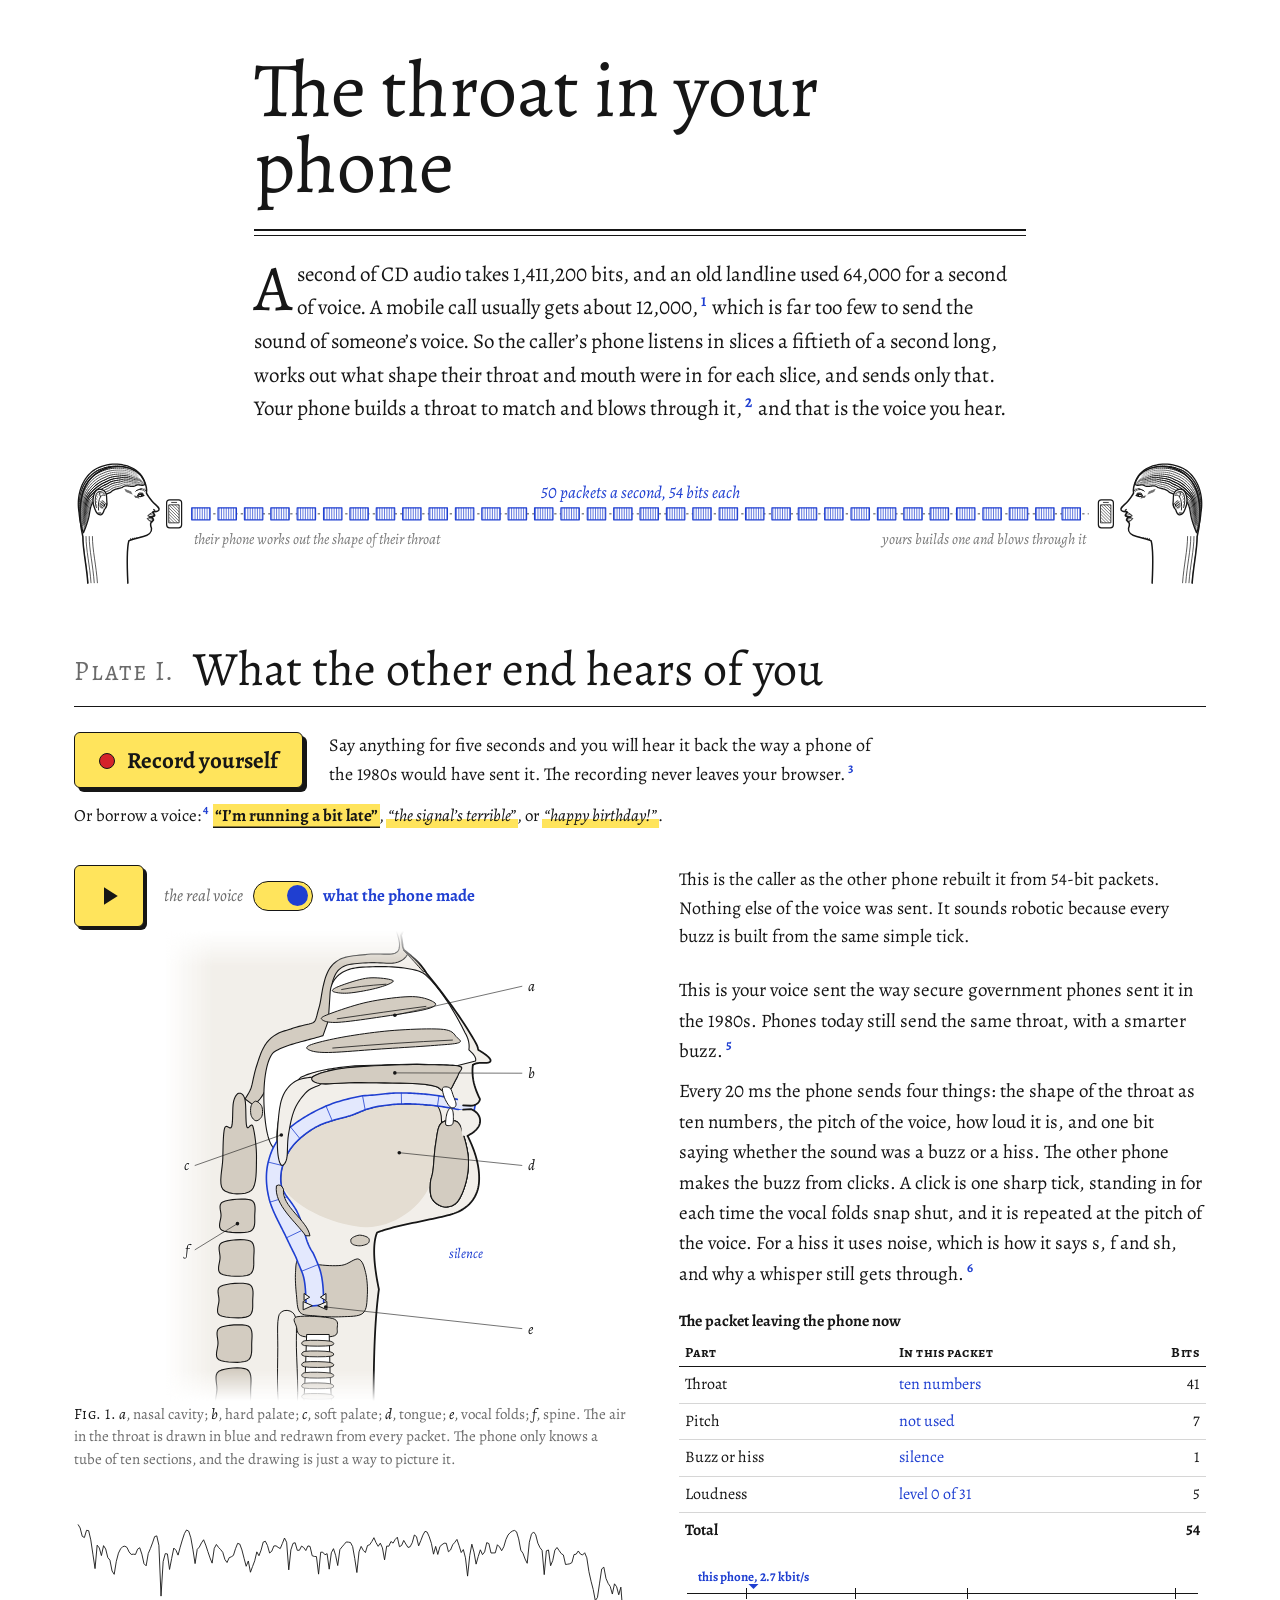
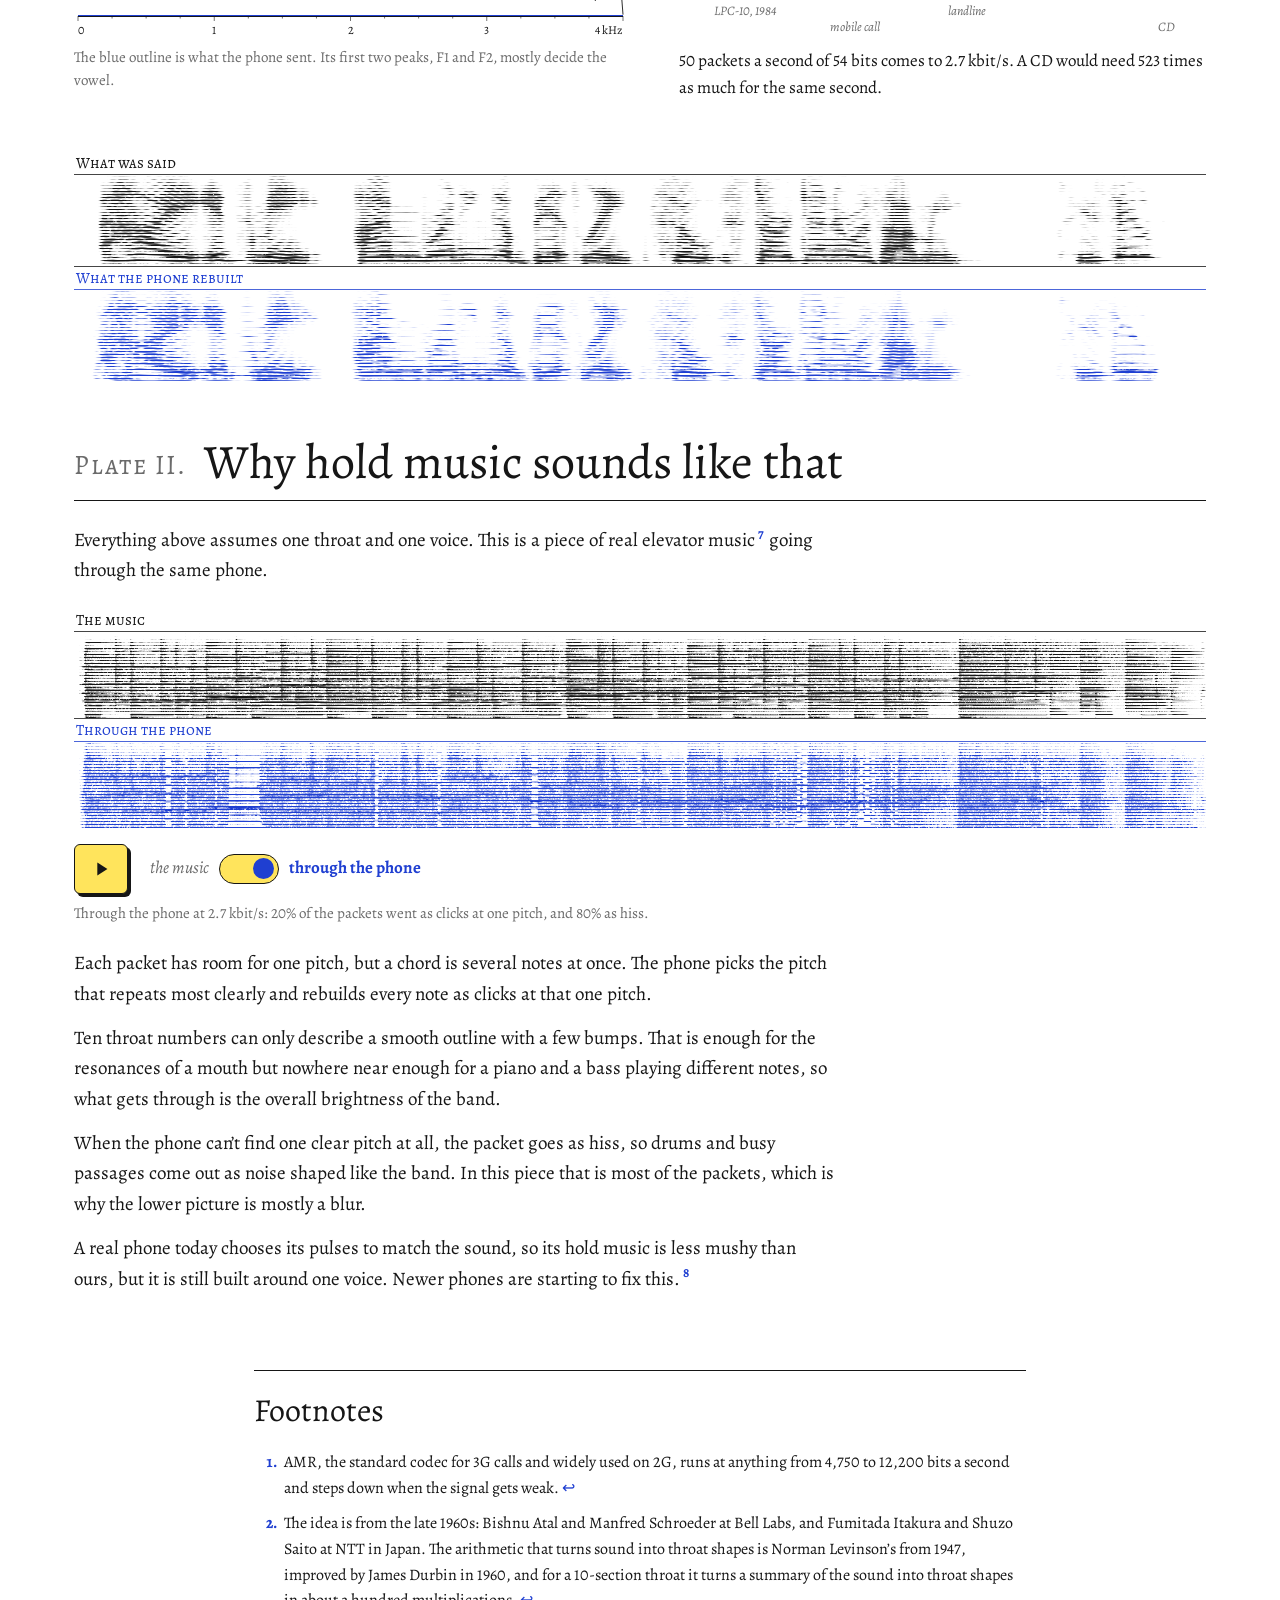
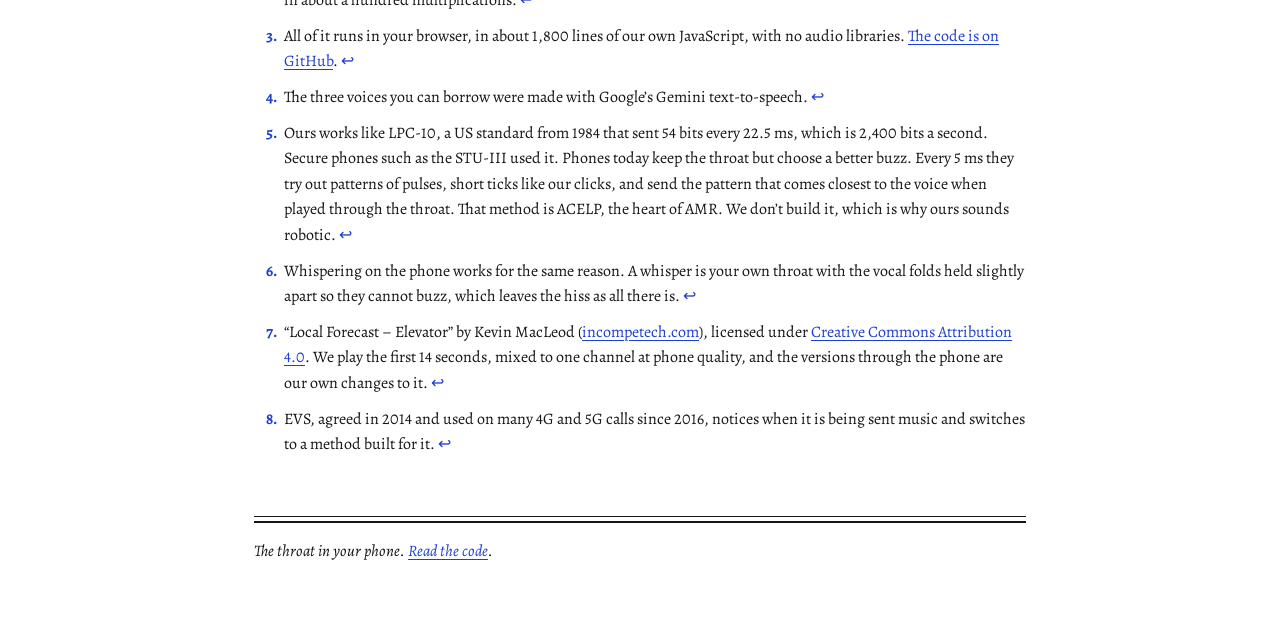
==== submission/index.html @ 8b48e8a0 "Add files via upload" ====
<!doctype html>
<html lang="en">
<head>
<meta charset="utf-8">
<meta name="viewport" content="width=device-width, initial-scale=1">
<title>The throat in your phone</title>
<meta name="description" content="A mobile call has room for about 12,000 bits a second, too few to send the sound of a voice, so your phone sends the shape of the caller's throat instead. Record yourself and hear what the other end gets.">
<link rel="preconnect" href="https://fonts.googleapis.com">
<link rel="preconnect" href="https://fonts.gstatic.com" crossorigin>
<link href="https://fonts.googleapis.com/css2?family=Alegreya:ital,wght@0,400;0,500;0,700;1,400;1,700&family=Alegreya+SC:wght@400;700&family=IM+Fell+English:ital@0;1&display=swap" rel="stylesheet">
<link rel="stylesheet" href="css/style.css">
<link rel="icon" href="favicon.svg" type="image/svg+xml">
</head>
<body>

<header class="top">
  <h1>The throat in your phone</h1>
  <p class="lead">
    A second of CD audio takes 1,411,200 bits, and an old landline used 64,000 for a second of voice. A mobile call usually gets
    about 12,000,<a class="fn" href="#fn1" id="r1">1</a> which is far too few to send the sound of someone&rsquo;s voice. So the
    caller&rsquo;s phone listens in slices a fiftieth of a second long, works out what shape their throat and mouth were in for each
    slice, and sends only that. Your phone builds a throat to match and blows through it,<a class="fn" href="#fn2" id="r2">2</a>
    and that is the voice you hear.
  </p>
</header>

<main>

<section class="line" aria-label="The call from end to end">
  <canvas id="wire" role="img" aria-label="The caller, their phone, the packets travelling between the phones, your phone and you"></canvas>
</section>

<section class="demo" id="you">
  <h2><span class="plate">Plate I.</span> What the other end hears of you</h2>
  <div class="start">
  <div class="recbox">
    <button type="button" class="rec-btn" id="recBtn"><span class="dot"></span>Record yourself</button>
    <p>Say anything for five seconds and you will hear it back the way a phone of the 1980s would have sent it. The recording never leaves your browser.<a class="fn" href="#fn3" id="r3">3</a></p>
  </div>
  <p class="callers" id="callers">
    Or borrow a voice:<a class="fn" href="#fn4" id="r4">4</a>
    <span class="nb"><button type="button" data-clip="a" aria-pressed="true">&ldquo;I&rsquo;m running a bit late&rdquo;</button>,</span>
    <span class="nb"><button type="button" data-clip="b" aria-pressed="false">&ldquo;the signal&rsquo;s terrible&rdquo;</button>,</span>
    <span class="nb">or <button type="button" data-clip="c" aria-pressed="false">&ldquo;happy birthday!&rdquo;</button>.</span>
  </p>

  </div>

  <div class="call" id="call">
    <div class="call-left">
      <div class="transport">
        <button class="key big" id="play" type="button" aria-label="Play"><svg viewBox="0 0 24 24" aria-hidden="true"><path id="playIcon" d="M8 5l11 7-11 7z"/></svg></button>
        <div class="slide" data-for="main">
          <button type="button" class="slide-label" data-which="original">the real voice</button>
          <button type="button" class="slide-track" role="switch" aria-checked="true" aria-label="Hear the copy the phone made"><span class="slide-knob"></span></button>
          <button type="button" class="slide-label on" data-which="rebuilt">what the phone made</button>
        </div>
      </div>
      <div class="throat-box">
        <canvas id="throat" role="img" aria-label="The throat and mouth as the phone has rebuilt them, redrawn for every packet"></canvas>
        <div class="rec" id="rec" hidden>
          <p class="rec-title" id="recTitle">Allow the microphone</p>
          <div class="rec-row"><span>Your level</span><div class="meter"><div id="recLevel"></div></div></div>
          <div class="rec-row"><span>Time left</span><div class="meter time"><div id="recProg"></div></div></div>
          <button type="button" class="textbtn" id="recCancel">Cancel</button>
        </div>
      </div>
      <p class="figcap legend"><span class="fig">Fig. 1.</span> <i>a</i>, nasal cavity; <i>b</i>, hard palate; <i>c</i>, soft palate; <i>d</i>, tongue; <i>e</i>, vocal folds; <i>f</i>, spine. The air in the throat is drawn in blue and redrawn from every packet. The phone only knows a tube of ten sections, and the drawing is just a way to picture it.</p>
      <div class="spectrum-wrap desk">
        <canvas id="spectrum" role="img" aria-label="The sound at this moment, with the outline of the throat's resonances"></canvas>
        <p class="figcap">The blue outline is what the phone sent. Its first two peaks, F1 and F2, mostly decide the vowel.</p>
      </div>
    </div>

    <div class="call-right" id="controls">
      <p class="now" id="now" aria-live="polite">Record yourself, or borrow one of the voices above. The switch next to the play button flips between the real recording and what the phone rebuilt.</p>

      <div class="how">
        <p>This is your voice sent the way secure government phones sent it in the 1980s. Phones today still send the same throat, with a smarter buzz.<a class="fn" href="#fn5" id="r5">5</a></p>
        <p>Every 20 ms the phone sends four things: the shape of the throat as ten numbers, the pitch of the voice, how loud it is, and one bit saying whether the sound was a buzz or a hiss. The other phone makes the buzz from clicks. A click is one sharp tick, standing in for each time the vocal folds snap shut, and it is repeated at the pitch of the voice. For a hiss it uses noise, which is how it says s, f and sh, and why a whisper still gets through.<a class="fn" href="#fn6" id="r6">6</a><span class="mob-only"> The phone only knows a tube of ten sections, and the drawing above is just a way to picture it.</span></p>
      </div>

      <div class="packet-wrap">
        <h3 class="small-h" id="packetHead">The packet leaving the phone now</h3>
        <div class="readout" id="packet" aria-live="off"></div>
        <div class="ruler" id="ruler" aria-hidden="true"></div>
        <p class="rate-text" id="rates"></p>
      </div>

      <div class="spectrum-wrap mob">
        <canvas id="spectrumM" role="img" aria-label="The sound at this moment, with the outline of the throat's resonances"></canvas>
        <p class="figcap">The blue outline is what the phone sent.</p>
      </div>
    </div>
  </div>

  <div class="whole">
    <canvas id="spectro" title="Click to jump to this moment" role="img" aria-label="Sound pictures of the real and rebuilt recording. Click, or use the arrow keys, to move to a moment."></canvas>
  </div>
</section>

<section class="demo" id="music">
  <h2><span class="plate">Plate II.</span> Why hold music sounds like that</h2>
  <p class="demo-lead">
    Everything above assumes one throat and one voice. This is a piece of real elevator music<a class="fn" href="#fn7" id="r7">7</a> going through the same phone.
  </p>
  <div class="hold">
    <canvas id="musSpectro" class="spectro small" title="Click to jump to this moment" role="img" aria-label="Sound pictures of the music before and after the phone"></canvas>
    <div class="hold-bar">
      <button type="button" class="key" id="musPlay" aria-label="Play the hold music" aria-pressed="false"><svg viewBox="0 0 24 24" aria-hidden="true"><path class="musIcon" d="M8 5l11 7-11 7z"/></svg></button>
      <div class="slide" data-for="music" id="musAB">
        <button type="button" class="slide-label" data-which="original">the music</button>
        <button type="button" class="slide-track" role="switch" aria-checked="true" aria-label="Hear the music through the phone"><span class="slide-knob"></span></button>
        <button type="button" class="slide-label on" data-which="rebuilt">through the phone</button>
      </div>
    </div>
    <p class="figcap" id="musStat"></p>
  </div>
  <div class="explain">
    <p>Each packet has room for one pitch, but a chord is several notes at once. The phone picks the pitch that repeats most clearly and rebuilds every note as clicks at that one pitch.</p>
    <p>Ten throat numbers can only describe a smooth outline with a few bumps. That is enough for the resonances of a mouth but nowhere near enough for a piano and a bass playing different notes, so what gets through is the overall brightness of the band.</p>
    <p>When the phone can&rsquo;t find one clear pitch at all, the packet goes as hiss, so drums and busy passages come out as noise shaped like the band. In this piece that is most of the packets, which is why the lower picture is mostly a blur.</p>
    <p>A real phone today chooses its pulses to match the sound, so its hold music is less mushy than ours, but it is still built around one voice. Newer phones are starting to fix this.<a class="fn" href="#fn8" id="r8">8</a></p>
  </div>
</section>

<section class="footnotes" id="notes">
  <h2>Footnotes</h2>
  <ol>
    <li id="fn1">AMR, the standard codec for 3G calls and widely used on 2G, runs at anything from 4,750 to 12,200 bits a second and steps down when the signal gets weak. <a href="#r1" aria-label="Back">&#8617;</a></li>
    <li id="fn2">The idea is from the late 1960s: Bishnu Atal and Manfred Schroeder at Bell Labs, and Fumitada Itakura and Shuzo Saito at NTT in Japan. The arithmetic that turns sound into throat shapes is Norman Levinson&rsquo;s from 1947, improved by James Durbin in 1960, and for a 10-section throat it turns a summary of the sound into throat shapes in about a hundred multiplications. <a href="#r2" aria-label="Back">&#8617;</a></li>
    <li id="fn3">All of it runs in your browser, in about 1,800 lines of our own JavaScript, with no audio libraries. <a href="https://github.com/" id="repoLink">The code is on GitHub</a>. <a href="#r3" aria-label="Back">&#8617;</a></li>
    <li id="fn4">The three voices you can borrow were made with Google&rsquo;s Gemini text-to-speech. <a href="#r4" aria-label="Back">&#8617;</a></li>
    <li id="fn5">Ours works like LPC-10, a US standard from 1984 that sent 54 bits every 22.5 ms, which is 2,400 bits a second. Secure phones such as the STU-III used it. Phones today keep the throat but choose a better buzz. Every 5 ms they try out patterns of pulses, short ticks like our clicks, and send the pattern that comes closest to the voice when played through the throat. That method is ACELP, the heart of AMR. We don&rsquo;t build it, which is why ours sounds robotic. <a href="#r5" aria-label="Back">&#8617;</a></li>
    <li id="fn6">Whispering on the phone works for the same reason. A whisper is your own throat with the vocal folds held slightly apart so they cannot buzz, which leaves the hiss as all there is. <a href="#r6" aria-label="Back">&#8617;</a></li>
    <li id="fn7">&ldquo;Local Forecast &ndash; Elevator&rdquo; by Kevin MacLeod (<a href="https://incompetech.com">incompetech.com</a>), licensed under <a href="https://creativecommons.org/licenses/by/4.0/">Creative Commons Attribution 4.0</a>. We play the first 14 seconds, mixed to one channel at phone quality, and the versions through the phone are our own changes to it. <a href="#r7" aria-label="Back">&#8617;</a></li>
    <li id="fn8">EVS, agreed in 2014 and used on many 4G and 5G calls since 2016, notices when it is being sent music and switches to a method built for it. <a href="#r8" aria-label="Back">&#8617;</a></li>
  </ol>
</section>

</main>

<footer>
  <p>The throat in your phone. <a href="https://github.com/" class="repo">Read the code</a>.</p>
</footer>

<script src="../links.js"></script>
<script>document.querySelectorAll('#repoLink, .repo').forEach((a) => { a.href = LINKS.repo; });</script>
<script type="module" src="js/app.js"></script>
</body>
</html>
---- submission/css/style.css ----
:root {
  --paper: #ffffff;
  --ink: #161616;
  --grey: #6b6b6b;
  --rule: #cfcfcf;
  --blue: #1f3fd1;
  --wash: #e3e8fd;
  --yellow: #ffe45c;
  --yellow-soft: #fff6c2;
  --body: Alegreya, Georgia, serif;
  --sc: "Alegreya SC", Alegreya, Georgia, serif;
  --display: "IM Fell English", Alegreya, Georgia, serif;
}

* { box-sizing: border-box; }
[hidden] { display: none !important; }
html { -webkit-text-size-adjust: 100%; }
body {
  margin: 0;
  background: var(--paper);
  color: var(--ink);
  font: 400 19px/1.6 var(--body);
  font-variant-numeric: lining-nums;
}
button { font: inherit; color: inherit; }
a { color: var(--blue); text-underline-offset: 3px; text-decoration-thickness: 1px; }
::selection { background: var(--yellow); }

a.fn {
  font-size: .7em; font-weight: 700; vertical-align: super; line-height: 0; text-decoration: none;
  color: var(--blue); padding: 0 .12em; margin-left: 1px;
}
a.fn:hover { background: var(--yellow); }

h1, h2 { font-family: var(--display); font-weight: 400; color: var(--ink); letter-spacing: 0; }
.plate { font-family: var(--sc); font-size: .55em; letter-spacing: .06em; vertical-align: .18em; margin-right: .3em; color: var(--grey); }

.top { max-width: 820px; margin: 0 auto; padding: 52px 24px 0; text-align: left; }
h1 { font-size: 78px; line-height: .98; margin: 0 0 6px; }
.top::after { content: ""; order: 2; display: block; height: 4px; margin: 18px 0 22px; border-top: 2px solid var(--ink); border-bottom: .75px solid var(--ink); }
.lead { font-size: 21px; margin: 0; order: 3; }
.top { display: flex; flex-direction: column; }
.lead::first-letter { font-family: var(--display); font-size: 3.1em; float: left; line-height: .82; margin: .06em .08em 0 0; }

.line { max-width: 1180px; margin: 26px auto 0; padding: 0 24px; }
.line canvas { width: 100%; height: 136px; display: block; }

.demo { max-width: 1180px; margin: 56px auto 0; padding: 0 24px; }
.demo > h2 { font-size: 48px; line-height: 1.05; margin: 0 0 24px; padding-bottom: 12px; border-bottom: .75px solid var(--ink); }
.demo-lead { max-width: 760px; font-size: 19px; margin: 0 0 22px; }

.call { display: grid; grid-template-columns: minmax(0, 1.05fr) minmax(0, 1fr); gap: 0 52px; }
.call-left { position: sticky; top: 10px; align-self: start; background: var(--paper); }
.throat-box { position: relative; height: 470px; }
.throat-box canvas { width: 100%; height: 100%; display: block; }
.spectrum-wrap canvas { width: 100%; height: 150px; display: block; }
.spectrum-wrap.mob { display: none; }
.figcap { font-size: 15px; line-height: 1.5; color: var(--grey); margin: 8px 0 0; }
.figcap .fig, .figcap.legend .fig { font-family: var(--sc); color: var(--ink); letter-spacing: .03em; }
.legend { margin: 2px 0 18px; }
.legend i { color: var(--ink); }
.small-h { font: 700 16px/1.3 var(--body); margin: 0 0 8px; }

.key {
  width: 54px; height: 50px; flex: none; cursor: pointer; padding: 0;
  border: 1.5px solid var(--ink); border-radius: 6px; background: var(--yellow);
  box-shadow: 3px 3px 0 var(--ink); display: inline-grid; place-items: center;
  transition: transform .06s, box-shadow .06s;
}
.key svg { width: 22px; height: 22px; fill: var(--ink); }
.key:hover { background: #ffdb1f; }
.key:active { transform: translate(3px, 3px); box-shadow: 0 0 0 var(--ink); }
.key.big { width: 70px; height: 62px; }
.key.big svg { width: 30px; height: 30px; }
.key.nudge { animation: nudge 1.6s ease-in-out 3; }
@keyframes nudge { 50% { box-shadow: 3px 3px 0 var(--ink), 0 0 0 6px var(--yellow-soft); } }

.rec-btn {
  display: inline-flex; align-items: center; gap: 12px; cursor: pointer;
  font: 700 23px/1 var(--body); color: var(--ink); padding: 16px 24px 15px;
  background: var(--yellow); border: 1.5px solid var(--ink); border-radius: 6px;
  box-shadow: 4px 4px 0 var(--ink); transition: transform .06s, box-shadow .06s;
}
.rec-btn .dot { width: 16px; height: 16px; border-radius: 50%; background: #d4242a; border: 1.5px solid var(--ink); }
.rec-btn:hover { background: #ffdb1f; }
.rec-btn:active { transform: translate(4px, 4px); box-shadow: 0 0 0 var(--ink); }
.rec-btn.on .dot { animation: blink .8s steps(2) infinite; }
@keyframes blink { 50% { background: #fff; } }
.start { display: grid; grid-template-columns: auto minmax(0, 1fr); gap: 6px 26px; align-items: center; margin: 0 0 32px; max-width: 980px; }
.start .callers { grid-column: 1 / -1; margin: 4px 0 0; }
.recbox { display: contents; }
.recbox p { margin: 0; font-size: 18px; max-width: 560px; }

.transport { display: flex; align-items: center; gap: 20px; flex-wrap: wrap; margin-bottom: 4px; }
.slide { display: flex; align-items: center; gap: 10px; font-size: 17px; line-height: 1.2; }
.slide-label { background: none; border: 0; padding: 4px 0; cursor: pointer; color: var(--grey); font-style: italic; }
.slide-label.on { color: var(--ink); font-style: normal; font-weight: 700; }
.slide-label[data-which="rebuilt"].on { color: var(--blue); }
.slide-track {
  width: 60px; height: 30px; border: 1.5px solid var(--ink); border-radius: 15px; background: var(--yellow);
  position: relative; cursor: pointer; padding: 0;
}
.slide-knob { position: absolute; top: 3px; left: 3px; width: 21px; height: 21px; border-radius: 50%; background: var(--ink); transition: left .14s; }
.slide-track[aria-checked="true"] .slide-knob { left: 33px; background: var(--blue); }

.now { margin: 0 0 24px; min-height: 3.2em; font-size: 18px; }
.now b { font-weight: 700; }
.now.flash { animation: flash 1.4s ease-out; }
@keyframes flash { from { background: var(--yellow-soft); } to { background: transparent; } }

.callers { font-size: 17px; margin: 0 0 22px; line-height: 2; }
.nb { white-space: nowrap; }
.callers button {
  background: linear-gradient(transparent 62%, var(--yellow) 62%); border: 0; padding: 1px 2px; margin: 0 -1px; cursor: pointer; line-height: 1.3;
  font-style: italic;
}
.callers button:hover { background: var(--yellow); }
.callers button[aria-pressed="true"] { background: var(--yellow); font-weight: 700; font-style: normal; box-shadow: inset 0 -1.5px 0 var(--ink); }

.how { margin: 0 0 22px; }
.how p { margin: 0 0 10px; }
.mob-only { display: none; }

.textbtn { background: none; border: 0; padding: 0; color: var(--blue); text-decoration: underline; text-underline-offset: 3px; cursor: pointer; font-size: 16px; }
button:focus-visible, input:focus-visible, a:focus-visible, canvas:focus-visible { outline: 2px solid var(--blue); outline-offset: 3px; }

.packet-wrap { margin-bottom: 18px; }
.readout table { width: 100%; border-collapse: collapse; font-size: 16px; }
.readout th { text-align: left; font: 700 14px/1.3 var(--sc); letter-spacing: .03em; border-bottom: 1px solid var(--ink); padding: 4px 6px; }
.readout td { padding: 5px 6px; border-bottom: .75px solid #d6d6d6; }
.readout th:last-child, .readout td:last-child { text-align: right; width: 4em; }
.readout td:nth-child(2) { color: var(--blue); }
.readout tfoot td { font-weight: 700; border-bottom: 0; border-top: 1px solid var(--ink); }

.ruler { position: relative; height: 72px; margin: 20px 8px 4px; font-size: 13px; line-height: 1.2; }
.ruler .axis { position: absolute; left: 0; right: 0; top: 24px; border-top: 1px solid var(--ink); }
.ruler .tick { position: absolute; top: 19px; width: 0; height: 11px; border-left: 1px solid var(--ink); }
.ruler .tlab { position: absolute; top: 34px; transform: translateX(-50%); color: var(--grey); white-space: nowrap; font-style: italic; }
.ruler .tlab.low { top: 50px; }
.ruler .tlab.r { transform: translateX(-100%); }
.ruler .short { display: none; }
.ruler .you { position: absolute; top: 0; transform: translateX(-50%); color: var(--blue); font-weight: 700; white-space: nowrap; transition: left .25s; }
.ruler .you::after { content: ""; position: absolute; left: 50%; top: 15px; margin-left: -5px; border: 5px solid transparent; border-top-color: var(--blue); }
.rate-text { font-size: 17px; margin: 6px 0 0; }

.rec {
  position: absolute; left: 6%; right: 6%; bottom: 8%; background: var(--paper); border: 1.5px solid var(--ink);
  box-shadow: 4px 4px 0 var(--ink); padding: 16px 18px; font-size: 16px; border-radius: 6px;
}
.rec-title { font: 700 21px/1.3 var(--body); margin: 0 0 10px; }
.rec-row { display: grid; grid-template-columns: 82px 1fr; align-items: center; gap: 10px; margin-bottom: 8px; color: var(--grey); }
.meter { height: 12px; border: 1px solid var(--ink); overflow: hidden; }
.meter div { height: 100%; width: 0; background: var(--ink); transition: width .08s; }
.meter.time div { background: var(--blue); }

.whole { margin-top: 32px; }
.whole canvas { width: 100%; height: 230px; display: block; cursor: pointer; }

.hold canvas.small { width: 100%; height: 220px; display: block; cursor: pointer; }
.hold-bar { display: flex; align-items: center; gap: 22px; flex-wrap: wrap; margin: 16px 0 6px; }
.explain { max-width: 760px; font-size: 19px; margin-top: 24px; }
.explain p { margin: 0 0 14px; }

.footnotes { max-width: 820px; margin: 76px auto 0; padding: 0 24px; }
.footnotes h2 { font-size: 32px; margin: 0 0 14px; padding-top: 14px; border-top: .75px solid var(--ink); }
.footnotes ol { padding-left: 26px; margin: 0; font-size: 16px; }
.footnotes li { margin-bottom: 10px; padding-left: 4px; }
.footnotes li::marker { font-weight: 700; color: var(--blue); }
.footnotes li:target { background: var(--yellow-soft); }
.footnotes li a[aria-label="Back"] { text-decoration: none; }

footer { max-width: 820px; margin: 40px auto 0; padding: 18px 24px 60px; font-size: 16px; font-style: italic; }
footer::before { content: ""; display: block; height: 4px; margin-bottom: 16px; border-top: .75px solid var(--ink); border-bottom: 2px solid var(--ink); }

@media (max-width: 900px) {
  body { font-size: 18px; }
  .top { padding-top: 28px; }
  h1 { font-size: 52px; }
  .demo > h2 { font-size: 36px; }
  .lead { font-size: 19px; }
  .call { grid-template-columns: minmax(0, 1fr); }
  .call-left { top: 0; z-index: 5; margin: 0 -24px; padding: 8px 24px 0; border-bottom: .75px solid var(--ink); }
  .throat-box { height: 170px; }
  .call-left .key.big { width: 50px; height: 44px; }
  .legend { display: none; }
  .mob-only { display: inline; }
  .spectrum-wrap.desk { display: none; }
  .spectrum-wrap.mob { display: block; margin-top: 10px; }
  .call-right { padding-top: 18px; }
  .line canvas { height: 112px; }
  .whole canvas { height: 200px; }
}
@media (max-width: 520px) {
  .start { grid-template-columns: minmax(0, 1fr); }
  .nb { white-space: normal; }
  .call-left .transport { flex-wrap: nowrap; gap: 10px; }
  .key.big { width: 56px; height: 50px; }
  .slide { font-size: 15px; gap: 6px; }
  .ruler .short { display: inline; }
  .ruler .long { display: none; }
  .rec-btn { font-size: 20px; padding: 14px 18px 13px; }
  .plate { display: block; font-size: .5em; margin-bottom: 4px; }
}
@media (prefers-reduced-motion: reduce) {
  * { animation: none !important; transition: none !important; }
}
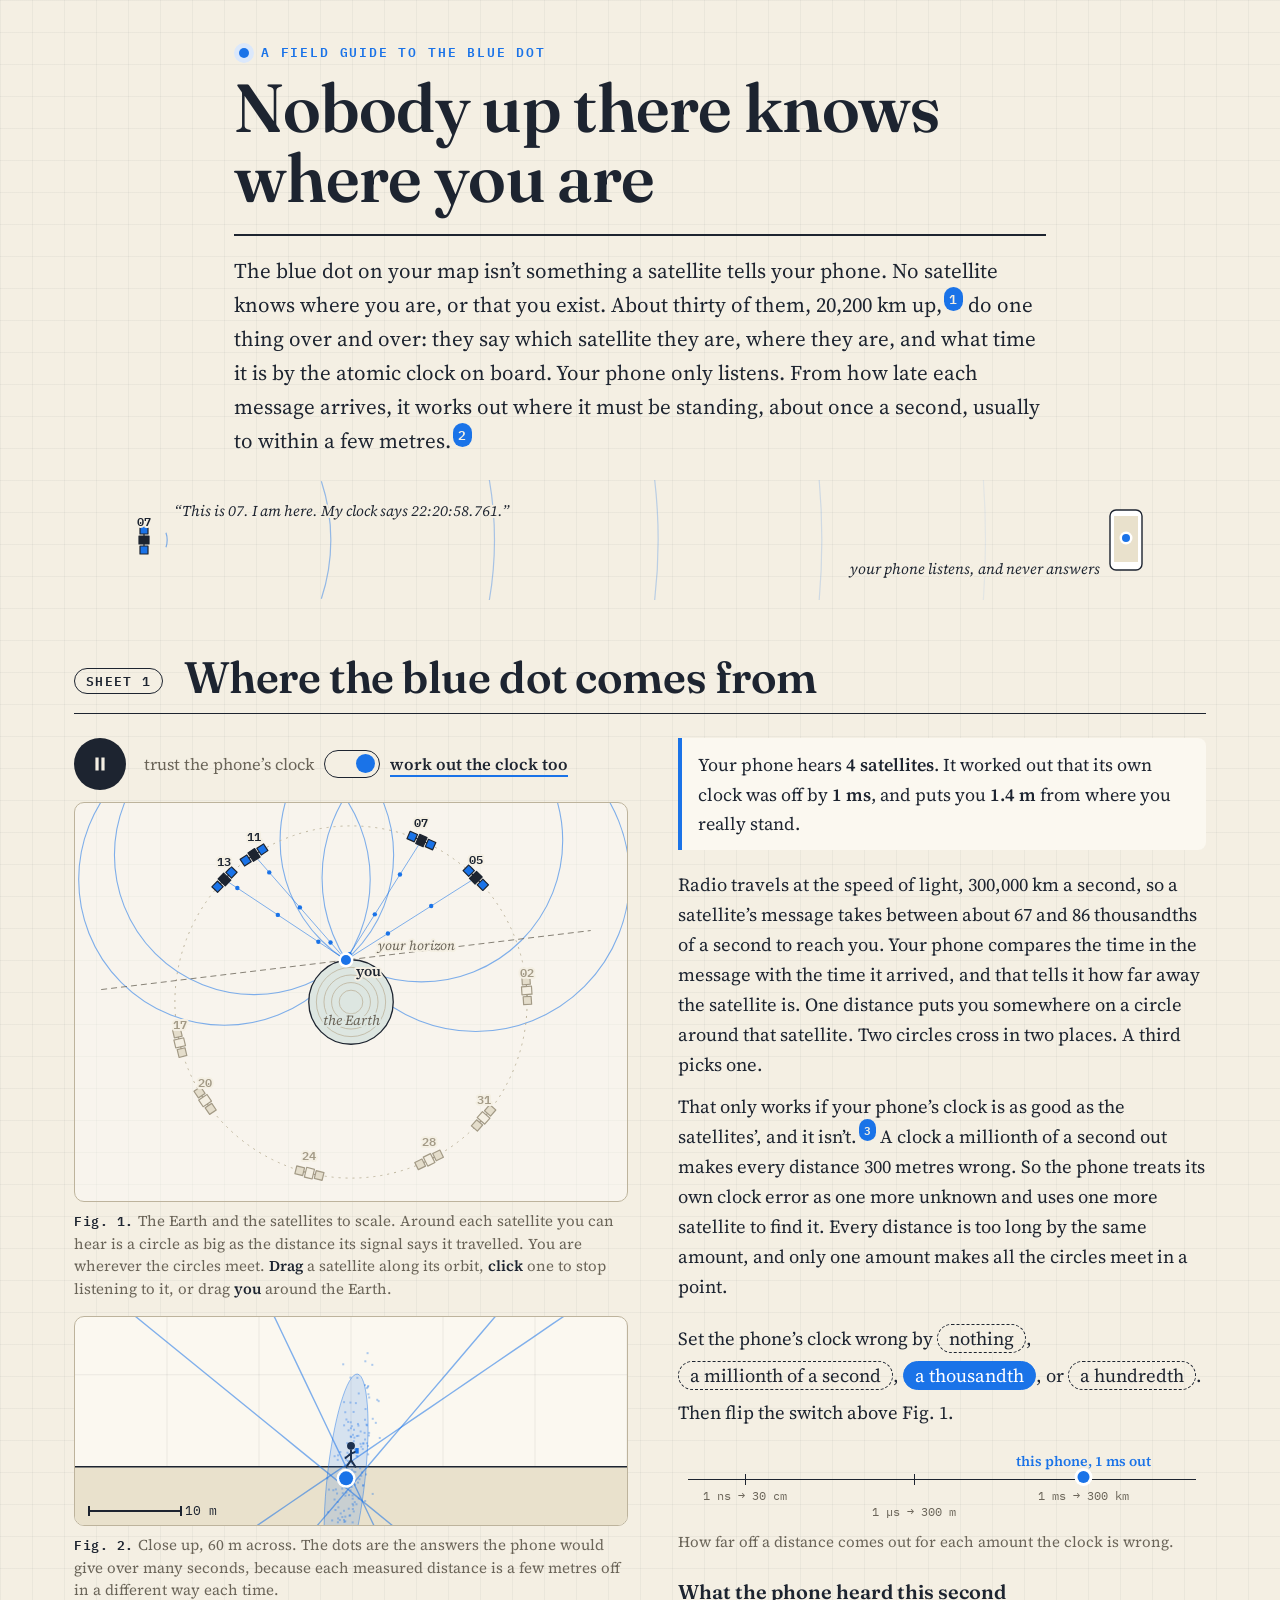
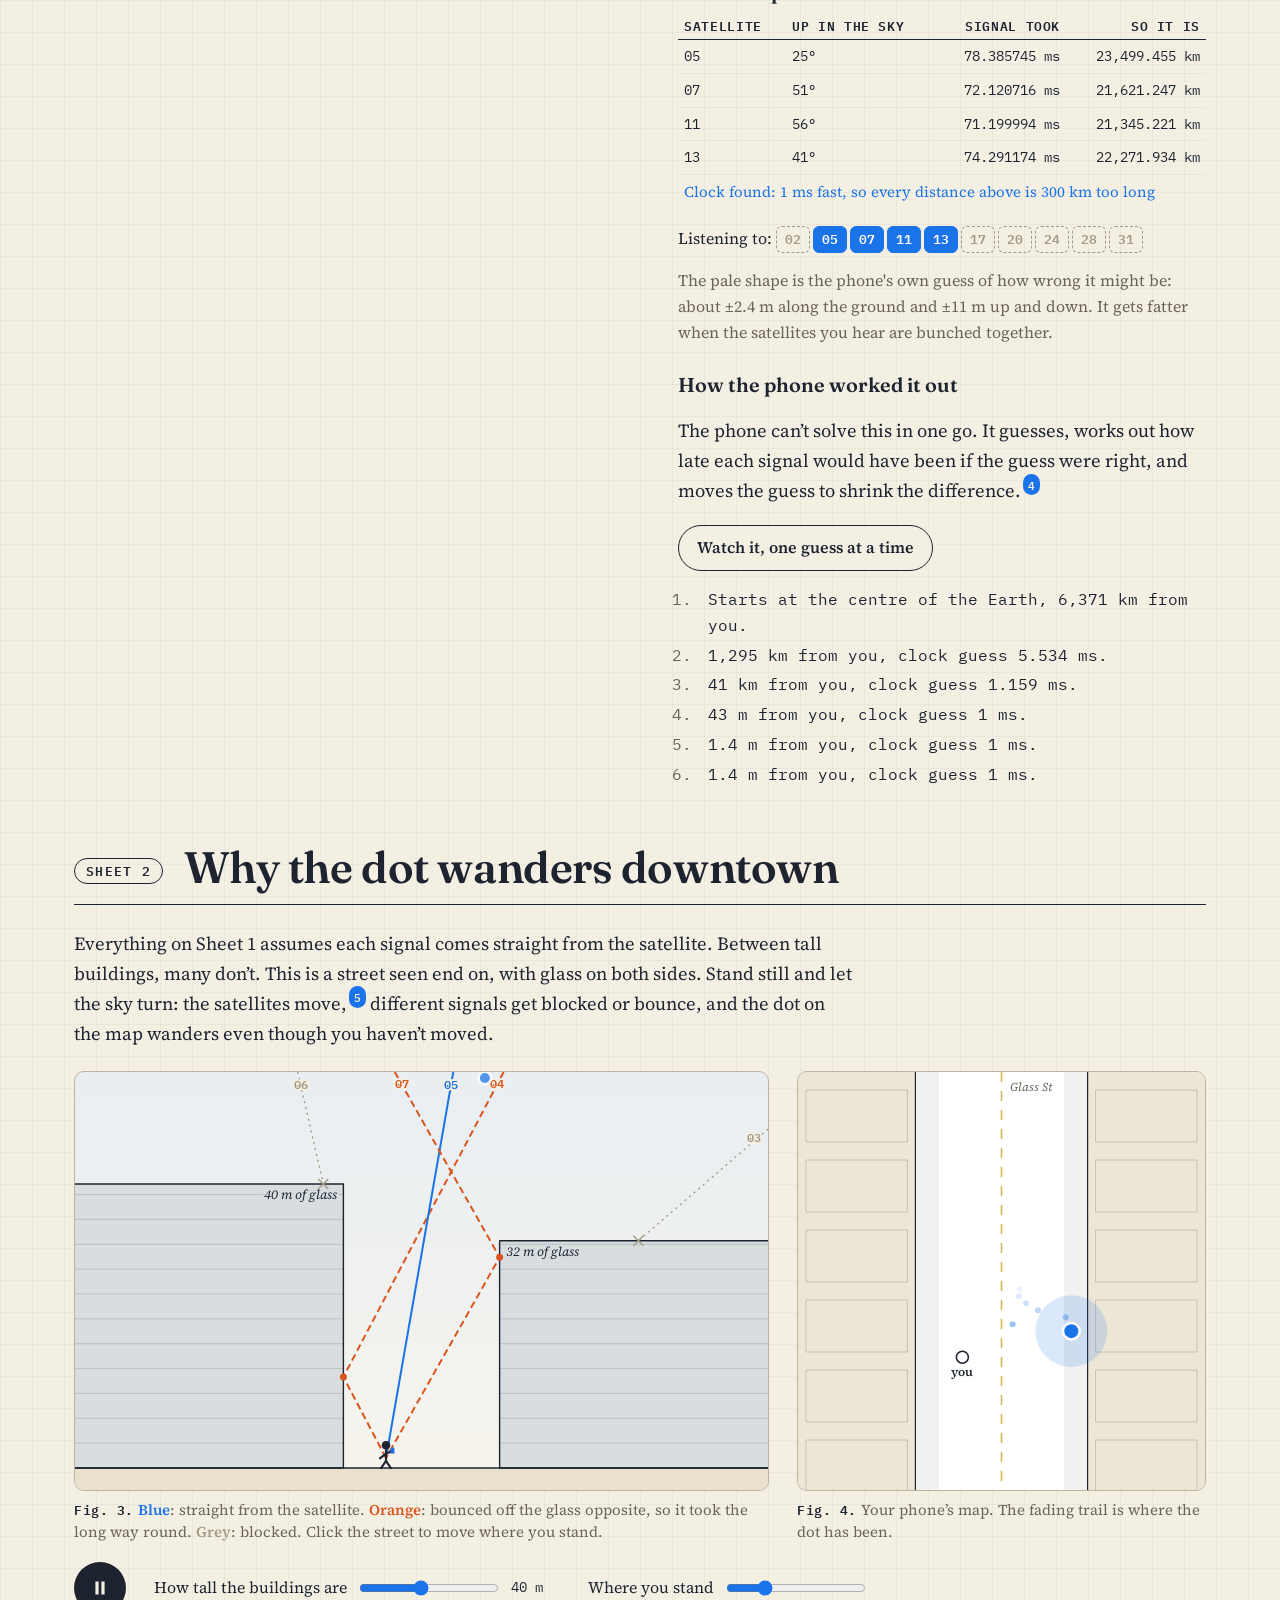
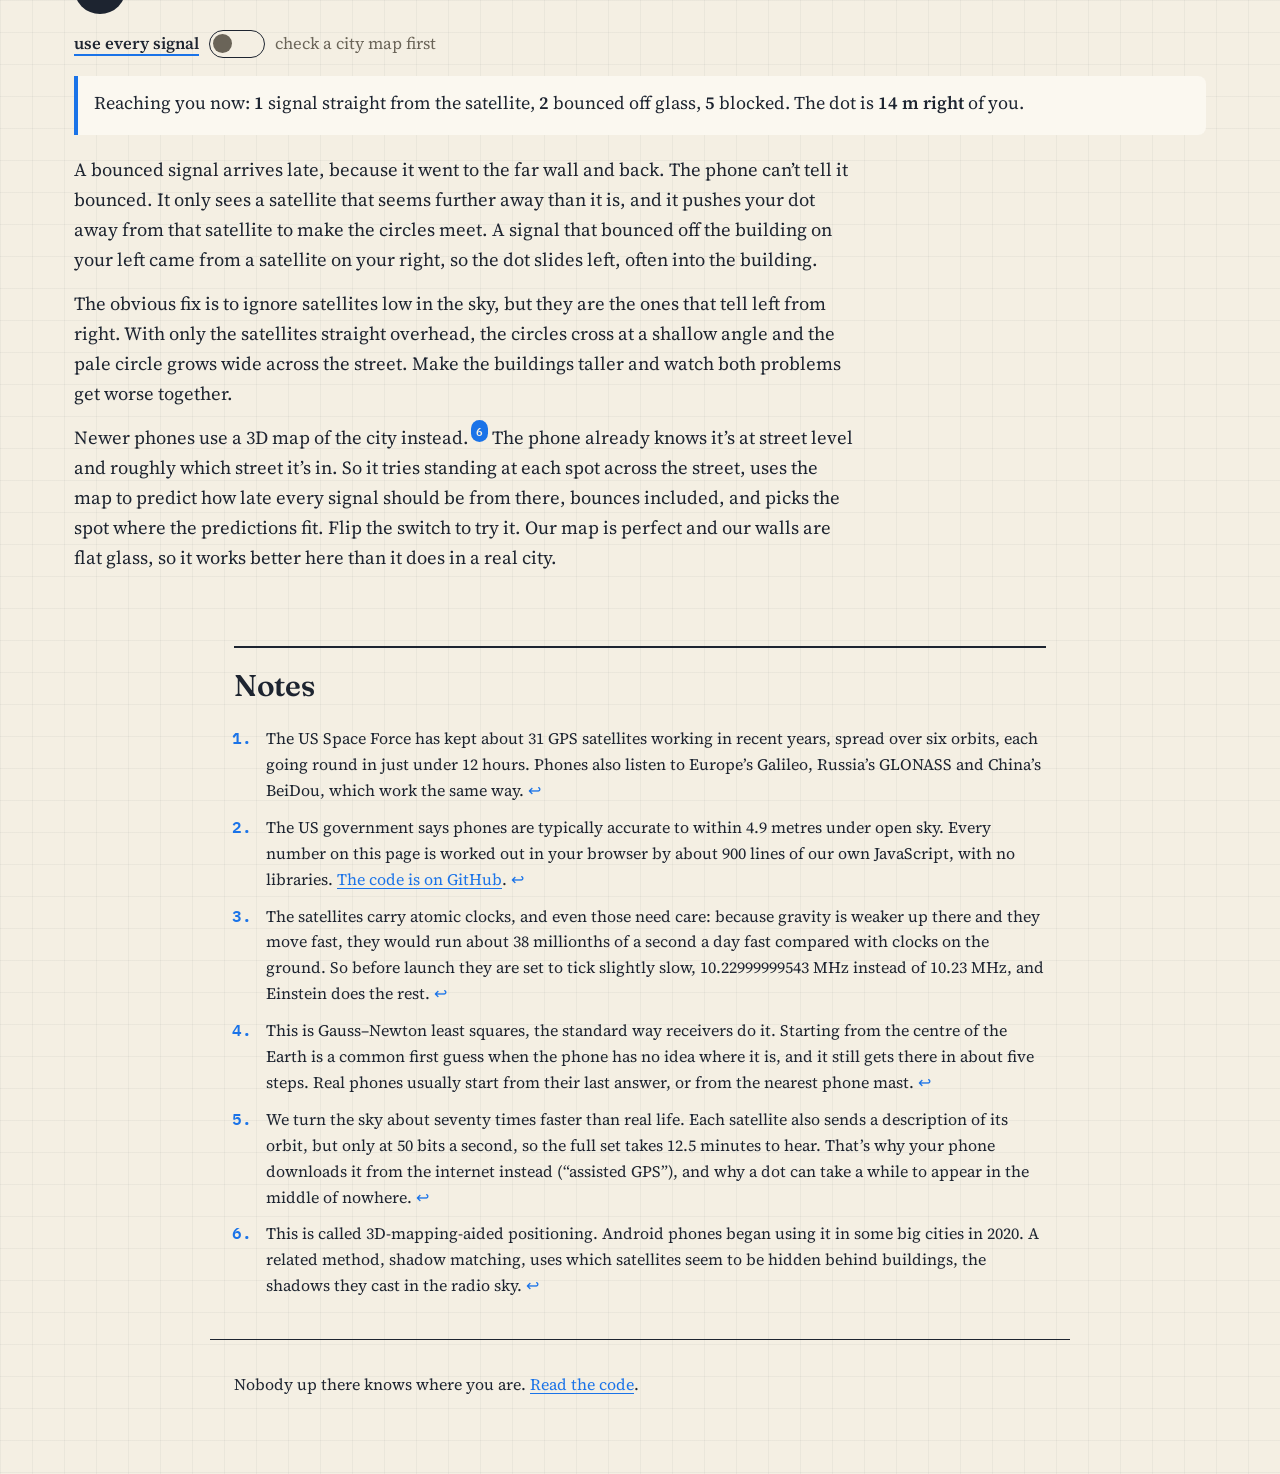
==== commit b85a510e: "Replace voice-codec example with a GPS explainer Rebuild the example submission as 'Nobody up there " ====
--- a/submission/index.html
+++ b/submission/index.html
@@ -3,145 +3,134 @@
 <head>
 <meta charset="utf-8">
 <meta name="viewport" content="width=device-width, initial-scale=1">
-<title>The throat in your phone</title>
-<meta name="description" content="A mobile call has room for about 12,000 bits a second, too few to send the sound of a voice, so your phone sends the shape of the caller's throat instead. Record yourself and hear what the other end gets.">
+<title>Nobody up there knows where you are</title>
+<meta name="description" content="No satellite knows where you are. They only say who they are and what time it is, and your phone works out the blue dot from how late each message arrives. Move the satellites, break the phone's clock, and see what happens.">
 <link rel="preconnect" href="https://fonts.googleapis.com">
 <link rel="preconnect" href="https://fonts.gstatic.com" crossorigin>
-<link href="https://fonts.googleapis.com/css2?family=Alegreya:ital,wght@0,400;0,500;0,700;1,400;1,700&family=Alegreya+SC:wght@400;700&family=IM+Fell+English:ital@0;1&display=swap" rel="stylesheet">
+<link href="https://fonts.googleapis.com/css2?family=Fraunces:ital,opsz,wght@0,9..144,400;0,9..144,600;1,9..144,400&family=IBM+Plex+Mono:wght@400;600&family=Source+Serif+4:ital,opsz,wght@0,8..60,400;0,8..60,600;1,8..60,400&display=swap" rel="stylesheet">
 <link rel="stylesheet" href="css/style.css">
 <link rel="icon" href="favicon.svg" type="image/svg+xml">
 </head>
 <body>
 
 <header class="top">
-  <h1>The throat in your phone</h1>
+  <p class="kicker">A field guide to the blue dot</p>
+  <h1>Nobody up there knows where you are</h1>
   <p class="lead">
-    A second of CD audio takes 1,411,200 bits, and an old landline used 64,000 for a second of voice. A mobile call usually gets
-    about 12,000,<a class="fn" href="#fn1" id="r1">1</a> which is far too few to send the sound of someone&rsquo;s voice. So the
-    caller&rsquo;s phone listens in slices a fiftieth of a second long, works out what shape their throat and mouth were in for each
-    slice, and sends only that. Your phone builds a throat to match and blows through it,<a class="fn" href="#fn2" id="r2">2</a>
-    and that is the voice you hear.
+    The blue dot on your map isn&rsquo;t something a satellite tells your phone. No satellite knows where you are, or that you
+    exist. About thirty of them, 20,200 km up,<a class="fn" href="#fn1" id="r1">1</a> do one thing over and over: they say which
+    satellite they are, where they are, and what time it is by the atomic clock on board. Your phone only listens. From how late
+    each message arrives, it works out where it must be standing, about once a second, usually to within a few metres.<a class="fn" href="#fn2" id="r2">2</a>
   </p>
 </header>
 
 <main>
 
-<section class="line" aria-label="The call from end to end">
-  <canvas id="wire" role="img" aria-label="The caller, their phone, the packets travelling between the phones, your phone and you"></canvas>
+<section class="strip" aria-label="A satellite announcing itself to a phone that only listens">
+  <canvas id="strip" role="img" aria-label="A satellite sending out its name and the time, and a phone listening"></canvas>
 </section>
 
-<section class="demo" id="you">
-  <h2><span class="plate">Plate I.</span> What the other end hears of you</h2>
-  <div class="start">
-  <div class="recbox">
-    <button type="button" class="rec-btn" id="recBtn"><span class="dot"></span>Record yourself</button>
-    <p>Say anything for five seconds and you will hear it back the way a phone of the 1980s would have sent it. The recording never leaves your browser.<a class="fn" href="#fn3" id="r3">3</a></p>
-  </div>
-  <p class="callers" id="callers">
-    Or borrow a voice:<a class="fn" href="#fn4" id="r4">4</a>
-    <span class="nb"><button type="button" data-clip="a" aria-pressed="true">&ldquo;I&rsquo;m running a bit late&rdquo;</button>,</span>
-    <span class="nb"><button type="button" data-clip="b" aria-pressed="false">&ldquo;the signal&rsquo;s terrible&rdquo;</button>,</span>
-    <span class="nb">or <button type="button" data-clip="c" aria-pressed="false">&ldquo;happy birthday!&rdquo;</button>.</span>
-  </p>
+<section class="sheet" id="dot">
+  <h2><span class="num">Sheet 1</span> Where the blue dot comes from</h2>
 
-  </div>
-
-  <div class="call" id="call">
-    <div class="call-left">
+  <div class="work">
+    <div class="work-left">
       <div class="transport">
-        <button class="key big" id="play" type="button" aria-label="Play"><svg viewBox="0 0 24 24" aria-hidden="true"><path id="playIcon" d="M8 5l11 7-11 7z"/></svg></button>
-        <div class="slide" data-for="main">
-          <button type="button" class="slide-label" data-which="original">the real voice</button>
-          <button type="button" class="slide-track" role="switch" aria-checked="true" aria-label="Hear the copy the phone made"><span class="slide-knob"></span></button>
-          <button type="button" class="slide-label on" data-which="rebuilt">what the phone made</button>
+        <button class="key" id="play" type="button" aria-label="Pause the sky"><svg viewBox="0 0 24 24" aria-hidden="true"><path d="M7 5h3.5v14H7zM13.5 5H17v14h-3.5z"/></svg></button>
+        <div class="switch" id="clockSwitch">
+          <button type="button" class="switch-label" data-side="a">trust the phone&rsquo;s clock</button>
+          <button type="button" class="switch-track" role="switch" aria-checked="true" aria-label="Solve for the phone's clock too"><span class="switch-knob"></span></button>
+          <button type="button" class="switch-label on" data-side="b">work out the clock too</button>
         </div>
       </div>
-      <div class="throat-box">
-        <canvas id="throat" role="img" aria-label="The throat and mouth as the phone has rebuilt them, redrawn for every packet"></canvas>
-        <div class="rec" id="rec" hidden>
-          <p class="rec-title" id="recTitle">Allow the microphone</p>
-          <div class="rec-row"><span>Your level</span><div class="meter"><div id="recLevel"></div></div></div>
-          <div class="rec-row"><span>Time left</span><div class="meter time"><div id="recProg"></div></div></div>
-          <button type="button" class="textbtn" id="recCancel">Cancel</button>
-        </div>
-      </div>
-      <p class="figcap legend"><span class="fig">Fig. 1.</span> <i>a</i>, nasal cavity; <i>b</i>, hard palate; <i>c</i>, soft palate; <i>d</i>, tongue; <i>e</i>, vocal folds; <i>f</i>, spine. The air in the throat is drawn in blue and redrawn from every packet. The phone only knows a tube of ten sections, and the drawing is just a way to picture it.</p>
-      <div class="spectrum-wrap desk">
-        <canvas id="spectrum" role="img" aria-label="The sound at this moment, with the outline of the throat's resonances"></canvas>
-        <p class="figcap">The blue outline is what the phone sent. Its first two peaks, F1 and F2, mostly decide the vowel.</p>
-      </div>
+      <canvas id="sky" tabindex="0" role="img" aria-label="The Earth, the satellites on their orbit, and a circle around each satellite you can hear. Drag a satellite to move it, click it to stop listening, or drag yourself around the Earth. The arrow keys move you."></canvas>
+      <p class="figcap"><span class="fig">Fig. 1.</span> The Earth and the satellites to scale. Around each satellite you can hear is a circle as big as the distance its signal says it travelled. You are wherever the circles meet. <b>Drag</b> a satellite along its orbit, <b>click</b> one to stop listening to it, or drag <b>you</b> around the Earth.</p>
+      <canvas id="close" role="img" aria-label="A close-up of where you stand, with the blue dot, the pale circle around it and the same distance circles"></canvas>
+      <p class="figcap"><span class="fig">Fig. 2.</span> <span id="closeCap"></span> The dots are the answers the phone would give over many seconds, because each measured distance is a few metres off in a different way each time.</p>
     </div>
 
-    <div class="call-right" id="controls">
-      <p class="now" id="now" aria-live="polite">Record yourself, or borrow one of the voices above. The switch next to the play button flips between the real recording and what the phone rebuilt.</p>
+    <div class="work-right">
+      <p class="now" id="now" aria-live="polite"></p>
 
       <div class="how">
-        <p>This is your voice sent the way secure government phones sent it in the 1980s. Phones today still send the same throat, with a smarter buzz.<a class="fn" href="#fn5" id="r5">5</a></p>
-        <p>Every 20 ms the phone sends four things: the shape of the throat as ten numbers, the pitch of the voice, how loud it is, and one bit saying whether the sound was a buzz or a hiss. The other phone makes the buzz from clicks. A click is one sharp tick, standing in for each time the vocal folds snap shut, and it is repeated at the pitch of the voice. For a hiss it uses noise, which is how it says s, f and sh, and why a whisper still gets through.<a class="fn" href="#fn6" id="r6">6</a><span class="mob-only"> The phone only knows a tube of ten sections, and the drawing above is just a way to picture it.</span></p>
+        <p>Radio travels at the speed of light, 300,000 km a second, so a satellite&rsquo;s message takes between about 67 and 86 thousandths of a second to reach you. Your phone compares the time in the message with the time it arrived, and that tells it how far away the satellite is. One distance puts you somewhere on a circle around that satellite. Two circles cross in two places. A third picks one.</p>
+        <p>That only works if your phone&rsquo;s clock is as good as the satellites&rsquo;, and it isn&rsquo;t.<a class="fn" href="#fn3" id="r3">3</a> A clock a millionth of a second out makes every distance 300 metres wrong. So the phone treats its own clock error as one more unknown and uses one more satellite to find it. Every distance is too long by the same amount, and only one amount makes all the circles meet in a point.</p>
       </div>
 
-      <div class="packet-wrap">
-        <h3 class="small-h" id="packetHead">The packet leaving the phone now</h3>
-        <div class="readout" id="packet" aria-live="off"></div>
-        <div class="ruler" id="ruler" aria-hidden="true"></div>
-        <p class="rate-text" id="rates"></p>
-      </div>
+      <p class="choices" id="clockChoices">
+        Set the phone&rsquo;s clock wrong by
+        <span class="nb"><button type="button" data-err="0">nothing</button>,</span>
+        <span class="nb"><button type="button" data-err="0.000001">a millionth of a second</button>,</span>
+        <span class="nb"><button type="button" data-err="0.001">a thousandth</button>,</span>
+        <span class="nb">or <button type="button" data-err="0.01">a hundredth</button>.</span>
+        Then flip the switch above Fig. 1.
+      </p>
+      <div class="ruler" id="ruler" aria-hidden="true"></div>
+      <p class="figcap">How far off a distance comes out for each amount the clock is wrong.</p>
 
-      <div class="spectrum-wrap mob">
-        <canvas id="spectrumM" role="img" aria-label="The sound at this moment, with the outline of the throat's resonances"></canvas>
-        <p class="figcap">The blue outline is what the phone sent.</p>
-      </div>
+      <h3 class="small-h">What the phone heard this second</h3>
+      <div class="readout" id="heard"></div>
+      <p class="chips-line">Listening to: <span id="satChips"></span></p>
+      <p class="spread" id="spread"></p>
+
+      <h3 class="small-h">How the phone worked it out</h3>
+      <p>The phone can&rsquo;t solve this in one go. It guesses, works out how late each signal would have been if the guess were right, and moves the guess to shrink the difference.<a class="fn" href="#fn4" id="r4">4</a></p>
+      <button type="button" class="btn" id="stepBtn">Watch it, one guess at a time</button>
+      <ol class="steps" id="steps"></ol>
     </div>
-  </div>
-
-  <div class="whole">
-    <canvas id="spectro" title="Click to jump to this moment" role="img" aria-label="Sound pictures of the real and rebuilt recording. Click, or use the arrow keys, to move to a moment."></canvas>
   </div>
 </section>
 
-<section class="demo" id="music">
-  <h2><span class="plate">Plate II.</span> Why hold music sounds like that</h2>
-  <p class="demo-lead">
-    Everything above assumes one throat and one voice. This is a piece of real elevator music<a class="fn" href="#fn7" id="r7">7</a> going through the same phone.
+<section class="sheet" id="street-sheet">
+  <h2><span class="num">Sheet 2</span> Why the dot wanders downtown</h2>
+  <p class="sheet-lead">
+    Everything on Sheet 1 assumes each signal comes straight from the satellite. Between tall buildings, many don&rsquo;t. This is
+    a street seen end on, with glass on both sides. Stand still and let the sky turn: the satellites move,<a class="fn" href="#fn5" id="r5">5</a> different signals get blocked or bounce, and the dot on the map wanders even though you haven&rsquo;t moved.
   </p>
-  <div class="hold">
-    <canvas id="musSpectro" class="spectro small" title="Click to jump to this moment" role="img" aria-label="Sound pictures of the music before and after the phone"></canvas>
-    <div class="hold-bar">
-      <button type="button" class="key" id="musPlay" aria-label="Play the hold music" aria-pressed="false"><svg viewBox="0 0 24 24" aria-hidden="true"><path class="musIcon" d="M8 5l11 7-11 7z"/></svg></button>
-      <div class="slide" data-for="music" id="musAB">
-        <button type="button" class="slide-label" data-which="original">the music</button>
-        <button type="button" class="slide-track" role="switch" aria-checked="true" aria-label="Hear the music through the phone"><span class="slide-knob"></span></button>
-        <button type="button" class="slide-label on" data-which="rebuilt">through the phone</button>
-      </div>
+  <div class="street">
+    <div class="street-side">
+      <canvas id="street" role="img" aria-label="A street between two glass buildings, with the path of each satellite's signal: straight, bounced off a wall, or blocked. Click or drag to move where you stand."></canvas>
+      <p class="figcap"><span class="fig">Fig. 3.</span> <span class="k direct">Blue</span>: straight from the satellite. <span class="k bounce">Orange</span>: bounced off the glass opposite, so it took the long way round. <span class="k blocked">Grey</span>: blocked. Click the street to move where you stand.</p>
     </div>
-    <p class="figcap" id="musStat"></p>
+    <div class="street-map">
+      <canvas id="streetMap" role="img" aria-label="The map your phone shows, with the blue dot and the trail of where it has been"></canvas>
+      <p class="figcap"><span class="fig">Fig. 4.</span> Your phone&rsquo;s map. The fading trail is where the dot has been.</p>
+    </div>
   </div>
+  <div class="street-bar">
+    <button type="button" class="key" id="streetPlay" aria-label="Pause the sky over the street"><svg viewBox="0 0 24 24" aria-hidden="true"><path d="M7 5h3.5v14H7zM13.5 5H17v14h-3.5z"/></svg></button>
+    <label class="range">How tall the buildings are <input type="range" id="height" min="1" max="90" step="1" value="40"> <output id="heightOut"></output></label>
+    <label class="range">Where you stand <input type="range" id="where" min="1" max="21" step="0.5" value="6"></label>
+    <div class="switch" id="mapSwitch">
+      <button type="button" class="switch-label on" data-side="a">use every signal</button>
+      <button type="button" class="switch-track" role="switch" aria-checked="false" aria-label="Check signals against a city map"><span class="switch-knob"></span></button>
+      <button type="button" class="switch-label" data-side="b">check a city map first</button>
+    </div>
+  </div>
+  <p class="now" id="streetNow" aria-live="polite"></p>
   <div class="explain">
-    <p>Each packet has room for one pitch, but a chord is several notes at once. The phone picks the pitch that repeats most clearly and rebuilds every note as clicks at that one pitch.</p>
-    <p>Ten throat numbers can only describe a smooth outline with a few bumps. That is enough for the resonances of a mouth but nowhere near enough for a piano and a bass playing different notes, so what gets through is the overall brightness of the band.</p>
-    <p>When the phone can&rsquo;t find one clear pitch at all, the packet goes as hiss, so drums and busy passages come out as noise shaped like the band. In this piece that is most of the packets, which is why the lower picture is mostly a blur.</p>
-    <p>A real phone today chooses its pulses to match the sound, so its hold music is less mushy than ours, but it is still built around one voice. Newer phones are starting to fix this.<a class="fn" href="#fn8" id="r8">8</a></p>
+    <p>A bounced signal arrives late, because it went to the far wall and back. The phone can&rsquo;t tell it bounced. It only sees a satellite that seems further away than it is, and it pushes your dot away from that satellite to make the circles meet. A signal that bounced off the building on your left came from a satellite on your right, so the dot slides left, often into the building.</p>
+    <p>The obvious fix is to ignore satellites low in the sky, but they are the ones that tell left from right. With only the satellites straight overhead, the circles cross at a shallow angle and the pale circle grows wide across the street. Make the buildings taller and watch both problems get worse together.</p>
+    <p>Newer phones use a 3D map of the city instead.<a class="fn" href="#fn6" id="r6">6</a> The phone already knows it&rsquo;s at street level and roughly which street it&rsquo;s in. So it tries standing at each spot across the street, uses the map to predict how late every signal should be from there, bounces included, and picks the spot where the predictions fit. Flip the switch to try it. Our map is perfect and our walls are flat glass, so it works better here than it does in a real city.</p>
   </div>
 </section>
 
 <section class="footnotes" id="notes">
-  <h2>Footnotes</h2>
+  <h2>Notes</h2>
   <ol>
-    <li id="fn1">AMR, the standard codec for 3G calls and widely used on 2G, runs at anything from 4,750 to 12,200 bits a second and steps down when the signal gets weak. <a href="#r1" aria-label="Back">&#8617;</a></li>
-    <li id="fn2">The idea is from the late 1960s: Bishnu Atal and Manfred Schroeder at Bell Labs, and Fumitada Itakura and Shuzo Saito at NTT in Japan. The arithmetic that turns sound into throat shapes is Norman Levinson&rsquo;s from 1947, improved by James Durbin in 1960, and for a 10-section throat it turns a summary of the sound into throat shapes in about a hundred multiplications. <a href="#r2" aria-label="Back">&#8617;</a></li>
-    <li id="fn3">All of it runs in your browser, in about 1,800 lines of our own JavaScript, with no audio libraries. <a href="https://github.com/" id="repoLink">The code is on GitHub</a>. <a href="#r3" aria-label="Back">&#8617;</a></li>
-    <li id="fn4">The three voices you can borrow were made with Google&rsquo;s Gemini text-to-speech. <a href="#r4" aria-label="Back">&#8617;</a></li>
-    <li id="fn5">Ours works like LPC-10, a US standard from 1984 that sent 54 bits every 22.5 ms, which is 2,400 bits a second. Secure phones such as the STU-III used it. Phones today keep the throat but choose a better buzz. Every 5 ms they try out patterns of pulses, short ticks like our clicks, and send the pattern that comes closest to the voice when played through the throat. That method is ACELP, the heart of AMR. We don&rsquo;t build it, which is why ours sounds robotic. <a href="#r5" aria-label="Back">&#8617;</a></li>
-    <li id="fn6">Whispering on the phone works for the same reason. A whisper is your own throat with the vocal folds held slightly apart so they cannot buzz, which leaves the hiss as all there is. <a href="#r6" aria-label="Back">&#8617;</a></li>
-    <li id="fn7">&ldquo;Local Forecast &ndash; Elevator&rdquo; by Kevin MacLeod (<a href="https://incompetech.com">incompetech.com</a>), licensed under <a href="https://creativecommons.org/licenses/by/4.0/">Creative Commons Attribution 4.0</a>. We play the first 14 seconds, mixed to one channel at phone quality, and the versions through the phone are our own changes to it. <a href="#r7" aria-label="Back">&#8617;</a></li>
-    <li id="fn8">EVS, agreed in 2014 and used on many 4G and 5G calls since 2016, notices when it is being sent music and switches to a method built for it. <a href="#r8" aria-label="Back">&#8617;</a></li>
+    <li id="fn1">The US Space Force has kept about 31 GPS satellites working in recent years, spread over six orbits, each going round in just under 12 hours. Phones also listen to Europe&rsquo;s Galileo, Russia&rsquo;s GLONASS and China&rsquo;s BeiDou, which work the same way. <a href="#r1" aria-label="Back">&#8617;</a></li>
+    <li id="fn2">The US government says phones are typically accurate to within 4.9 metres under open sky. Every number on this page is worked out in your browser by about 900 lines of our own JavaScript, with no libraries. <a href="https://github.com/" id="repoLink">The code is on GitHub</a>. <a href="#r2" aria-label="Back">&#8617;</a></li>
+    <li id="fn3">The satellites carry atomic clocks, and even those need care: because gravity is weaker up there and they move fast, they would run about 38 millionths of a second a day fast compared with clocks on the ground. So before launch they are set to tick slightly slow, 10.22999999543 MHz instead of 10.23 MHz, and Einstein does the rest. <a href="#r3" aria-label="Back">&#8617;</a></li>
+    <li id="fn4">This is Gauss&ndash;Newton least squares, the standard way receivers do it. Starting from the centre of the Earth is a common first guess when the phone has no idea where it is, and it still gets there in about five steps. Real phones usually start from their last answer, or from the nearest phone mast. <a href="#r4" aria-label="Back">&#8617;</a></li>
+    <li id="fn5">We turn the sky about seventy times faster than real life. Each satellite also sends a description of its orbit, but only at 50 bits a second, so the full set takes 12.5 minutes to hear. That&rsquo;s why your phone downloads it from the internet instead (&ldquo;assisted GPS&rdquo;), and why a dot can take a while to appear in the middle of nowhere. <a href="#r5" aria-label="Back">&#8617;</a></li>
+    <li id="fn6">This is called 3D-mapping-aided positioning. Android phones began using it in some big cities in 2020. A related method, shadow matching, uses which satellites seem to be hidden behind buildings, the shadows they cast in the radio sky. <a href="#r6" aria-label="Back">&#8617;</a></li>
   </ol>
 </section>
 
 </main>
 
 <footer>
-  <p>The throat in your phone. <a href="https://github.com/" class="repo">Read the code</a>.</p>
+  <p>Nobody up there knows where you are. <a href="https://github.com/" class="repo">Read the code</a>.</p>
 </footer>
 
 <script src="../links.js"></script>
--- a/submission/css/style.css
+++ b/submission/css/style.css
@@ -1,205 +1,178 @@
 :root {
-  --paper: #ffffff;
-  --ink: #161616;
-  --grey: #6b6b6b;
-  --rule: #cfcfcf;
-  --blue: #1f3fd1;
-  --wash: #e3e8fd;
-  --yellow: #ffe45c;
-  --yellow-soft: #fff6c2;
-  --body: Alegreya, Georgia, serif;
-  --sc: "Alegreya SC", Alegreya, Georgia, serif;
-  --display: "IM Fell English", Alegreya, Georgia, serif;
+  --paper: #f4efe3;
+  --paper-2: #ebe4d3;
+  --ink: #1d2430;
+  --grey: #6a6458;
+  --rule: #bdb39c;
+  --dot: #1a73e8;
+  --soft: #dbe8fb;
+  --bounce: #d9541e;
+  --block: #a39a86;
+  --body: "Source Serif 4", Georgia, serif;
+  --display: Fraunces, Georgia, serif;
+  --mono: "IBM Plex Mono", ui-monospace, monospace;
 }
 
 * { box-sizing: border-box; }
 [hidden] { display: none !important; }
 html { -webkit-text-size-adjust: 100%; }
 body {
-  margin: 0;
+  margin: 0; color: var(--ink); font: 400 18.5px/1.62 var(--body);
   background: var(--paper);
-  color: var(--ink);
-  font: 400 19px/1.6 var(--body);
-  font-variant-numeric: lining-nums;
+  background-image:
+    linear-gradient(rgba(29,36,48,.045) 1px, transparent 1px),
+    linear-gradient(90deg, rgba(29,36,48,.045) 1px, transparent 1px);
+  background-size: 32px 32px;
 }
 button { font: inherit; color: inherit; }
-a { color: var(--blue); text-underline-offset: 3px; text-decoration-thickness: 1px; }
-::selection { background: var(--yellow); }
+a { color: var(--dot); text-underline-offset: 3px; text-decoration-thickness: 1px; }
+::selection { background: var(--soft); }
+b { font-weight: 600; }
 
 a.fn {
-  font-size: .7em; font-weight: 700; vertical-align: super; line-height: 0; text-decoration: none;
-  color: var(--blue); padding: 0 .12em; margin-left: 1px;
+  font: 600 .62em/0 var(--mono); vertical-align: super; text-decoration: none;
+  color: var(--paper); background: var(--dot); border-radius: 999px; padding: .1em .42em; margin-left: 2px;
 }
-a.fn:hover { background: var(--yellow); }
+a.fn:hover { background: var(--ink); }
 
-h1, h2 { font-family: var(--display); font-weight: 400; color: var(--ink); letter-spacing: 0; }
-.plate { font-family: var(--sc); font-size: .55em; letter-spacing: .06em; vertical-align: .18em; margin-right: .3em; color: var(--grey); }
+h1, h2 { font-family: var(--display); font-weight: 600; letter-spacing: -.01em; }
 
-.top { max-width: 820px; margin: 0 auto; padding: 52px 24px 0; text-align: left; }
-h1 { font-size: 78px; line-height: .98; margin: 0 0 6px; }
-.top::after { content: ""; order: 2; display: block; height: 4px; margin: 18px 0 22px; border-top: 2px solid var(--ink); border-bottom: .75px solid var(--ink); }
-.lead { font-size: 21px; margin: 0; order: 3; }
-.top { display: flex; flex-direction: column; }
-.lead::first-letter { font-family: var(--display); font-size: 3.1em; float: left; line-height: .82; margin: .06em .08em 0 0; }
+.top { max-width: 860px; margin: 0 auto; padding: 46px 24px 0; }
+.kicker { font: 600 13px/1 var(--mono); letter-spacing: .14em; text-transform: uppercase; color: var(--dot); margin: 0 0 14px; }
+.kicker::before { content: ""; display: inline-block; width: 10px; height: 10px; border-radius: 50%; background: var(--dot); box-shadow: 0 0 0 5px var(--soft); margin: 0 12px 1px 5px; vertical-align: middle; }
+h1 { font-size: 68px; line-height: 1.02; margin: 0 0 22px; }
+.lead { font-size: 21px; margin: 0; padding: 18px 0 0; border-top: 2px solid var(--ink); }
 
-.line { max-width: 1180px; margin: 26px auto 0; padding: 0 24px; }
-.line canvas { width: 100%; height: 136px; display: block; }
+.strip { max-width: 1180px; margin: 22px auto 0; padding: 0 24px; }
+.strip canvas { width: 100%; height: 120px; display: block; }
 
-.demo { max-width: 1180px; margin: 56px auto 0; padding: 0 24px; }
-.demo > h2 { font-size: 48px; line-height: 1.05; margin: 0 0 24px; padding-bottom: 12px; border-bottom: .75px solid var(--ink); }
-.demo-lead { max-width: 760px; font-size: 19px; margin: 0 0 22px; }
+.sheet { max-width: 1180px; margin: 54px auto 0; padding: 0 24px; }
+.sheet > h2 { font-size: 44px; line-height: 1.08; margin: 0 0 24px; padding: 0 0 12px; border-bottom: 1px solid var(--ink); }
+.num {
+  display: inline-block; font: 600 13px/1 var(--mono); letter-spacing: .1em; text-transform: uppercase; vertical-align: .55em;
+  border: 1.5px solid var(--ink); border-radius: 999px; padding: 6px 11px 5px; margin-right: 12px;
+}
+.sheet-lead { max-width: 780px; margin: 0 0 22px; }
 
-.call { display: grid; grid-template-columns: minmax(0, 1.05fr) minmax(0, 1fr); gap: 0 52px; }
-.call-left { position: sticky; top: 10px; align-self: start; background: var(--paper); }
-.throat-box { position: relative; height: 470px; }
-.throat-box canvas { width: 100%; height: 100%; display: block; }
-.spectrum-wrap canvas { width: 100%; height: 150px; display: block; }
-.spectrum-wrap.mob { display: none; }
+.work { display: grid; grid-template-columns: minmax(0, 1.05fr) minmax(0, 1fr); gap: 0 50px; }
+.work-left { align-self: start; }
+@media (min-height: 820px) and (min-width: 901px) { .work-left { position: sticky; top: 10px; } }
+#sky { width: 100%; height: 400px; display: block; touch-action: none; cursor: grab; background: rgba(255,255,255,.35); border: 1px solid var(--rule); border-radius: 10px; }
+#close { width: 100%; height: 210px; display: block; margin-top: 16px; background: #fbf8f0; border: 1px solid var(--rule); border-radius: 10px; }
 .figcap { font-size: 15px; line-height: 1.5; color: var(--grey); margin: 8px 0 0; }
-.figcap .fig, .figcap.legend .fig { font-family: var(--sc); color: var(--ink); letter-spacing: .03em; }
-.legend { margin: 2px 0 18px; }
-.legend i { color: var(--ink); }
-.small-h { font: 700 16px/1.3 var(--body); margin: 0 0 8px; }
+.figcap .fig { font: 600 12.5px/1 var(--mono); color: var(--ink); letter-spacing: .04em; }
+.figcap b { color: var(--ink); }
+.small-h { font: 600 20px/1.3 var(--display); margin: 26px 0 8px; }
 
 .key {
-  width: 54px; height: 50px; flex: none; cursor: pointer; padding: 0;
-  border: 1.5px solid var(--ink); border-radius: 6px; background: var(--yellow);
-  box-shadow: 3px 3px 0 var(--ink); display: inline-grid; place-items: center;
-  transition: transform .06s, box-shadow .06s;
+  width: 52px; height: 52px; flex: none; cursor: pointer; padding: 0; border: 0; border-radius: 50%;
+  background: var(--ink); display: inline-grid; place-items: center; transition: transform .08s;
 }
-.key svg { width: 22px; height: 22px; fill: var(--ink); }
-.key:hover { background: #ffdb1f; }
-.key:active { transform: translate(3px, 3px); box-shadow: 0 0 0 var(--ink); }
-.key.big { width: 70px; height: 62px; }
-.key.big svg { width: 30px; height: 30px; }
-.key.nudge { animation: nudge 1.6s ease-in-out 3; }
-@keyframes nudge { 50% { box-shadow: 3px 3px 0 var(--ink), 0 0 0 6px var(--yellow-soft); } }
+.key svg { width: 22px; height: 22px; fill: var(--paper); }
+.key:hover { background: var(--dot); }
+.key:active { transform: scale(.94); }
+.key.nudge { animation: nudge 1.8s ease-in-out 3; }
+@keyframes nudge { 50% { box-shadow: 0 0 0 8px var(--soft); } }
 
-.rec-btn {
-  display: inline-flex; align-items: center; gap: 12px; cursor: pointer;
-  font: 700 23px/1 var(--body); color: var(--ink); padding: 16px 24px 15px;
-  background: var(--yellow); border: 1.5px solid var(--ink); border-radius: 6px;
-  box-shadow: 4px 4px 0 var(--ink); transition: transform .06s, box-shadow .06s;
+.btn {
+  cursor: pointer; border: 1.5px solid var(--ink); background: var(--paper); border-radius: 999px;
+  padding: 9px 18px; font-weight: 600; font-size: 16px; transition: background .1s;
 }
-.rec-btn .dot { width: 16px; height: 16px; border-radius: 50%; background: #d4242a; border: 1.5px solid var(--ink); }
-.rec-btn:hover { background: #ffdb1f; }
-.rec-btn:active { transform: translate(4px, 4px); box-shadow: 0 0 0 var(--ink); }
-.rec-btn.on .dot { animation: blink .8s steps(2) infinite; }
-@keyframes blink { 50% { background: #fff; } }
-.start { display: grid; grid-template-columns: auto minmax(0, 1fr); gap: 6px 26px; align-items: center; margin: 0 0 32px; max-width: 980px; }
-.start .callers { grid-column: 1 / -1; margin: 4px 0 0; }
-.recbox { display: contents; }
-.recbox p { margin: 0; font-size: 18px; max-width: 560px; }
+.btn:hover { background: var(--ink); color: var(--paper); }
 
-.transport { display: flex; align-items: center; gap: 20px; flex-wrap: wrap; margin-bottom: 4px; }
-.slide { display: flex; align-items: center; gap: 10px; font-size: 17px; line-height: 1.2; }
-.slide-label { background: none; border: 0; padding: 4px 0; cursor: pointer; color: var(--grey); font-style: italic; }
-.slide-label.on { color: var(--ink); font-style: normal; font-weight: 700; }
-.slide-label[data-which="rebuilt"].on { color: var(--blue); }
-.slide-track {
-  width: 60px; height: 30px; border: 1.5px solid var(--ink); border-radius: 15px; background: var(--yellow);
-  position: relative; cursor: pointer; padding: 0;
+.transport { display: flex; align-items: center; gap: 18px; flex-wrap: wrap; margin-bottom: 12px; }
+.switch { display: flex; align-items: center; gap: 10px; font-size: 16.5px; line-height: 1.2; }
+.switch-label { background: none; border: 0; padding: 4px 0; cursor: pointer; color: var(--grey); }
+.switch-label.on { color: var(--ink); font-weight: 600; text-decoration: underline 2px var(--dot); text-underline-offset: 5px; }
+.switch-track { width: 56px; height: 28px; border: 1.5px solid var(--ink); border-radius: 14px; background: var(--paper); position: relative; cursor: pointer; padding: 0; flex: none; }
+.switch-knob { position: absolute; top: 3px; left: 3px; width: 19px; height: 19px; border-radius: 50%; background: var(--grey); transition: left .14s, background .14s; }
+.switch-track[aria-checked="true"] .switch-knob { left: 31px; background: var(--dot); }
+
+.now { margin: 0 0 20px; min-height: 3.3em; font-size: 18px; padding: 12px 16px; background: #fbf8f0; border-left: 4px solid var(--dot); border-radius: 0 8px 8px 0; }
+.how p { margin: 0 0 12px; }
+.nb { white-space: nowrap; }
+
+.choices { line-height: 2; margin: 18px 0 0; }
+.choices button {
+  cursor: pointer; border: 1.5px dashed var(--ink); background: transparent; border-radius: 999px; padding: 1px 11px; line-height: 1.4;
 }
-.slide-knob { position: absolute; top: 3px; left: 3px; width: 21px; height: 21px; border-radius: 50%; background: var(--ink); transition: left .14s; }
-.slide-track[aria-checked="true"] .slide-knob { left: 33px; background: var(--blue); }
+.choices button:hover { border-style: solid; }
+.choices button[aria-pressed="true"] { background: var(--dot); color: #fff; border: 1.5px solid var(--dot); }
 
-.now { margin: 0 0 24px; min-height: 3.2em; font-size: 18px; }
-.now b { font-weight: 700; }
-.now.flash { animation: flash 1.4s ease-out; }
-@keyframes flash { from { background: var(--yellow-soft); } to { background: transparent; } }
+button:focus-visible, input:focus-visible, a:focus-visible, canvas:focus-visible { outline: 2px solid var(--dot); outline-offset: 3px; }
 
-.callers { font-size: 17px; margin: 0 0 22px; line-height: 2; }
-.nb { white-space: nowrap; }
-.callers button {
-  background: linear-gradient(transparent 62%, var(--yellow) 62%); border: 0; padding: 1px 2px; margin: 0 -1px; cursor: pointer; line-height: 1.3;
-  font-style: italic;
+.ruler { position: relative; height: 70px; margin: 22px 10px 0; font-size: 13px; line-height: 1.2; }
+.ruler .axis { position: absolute; left: 0; right: 0; top: 26px; border-top: 1.5px solid var(--ink); }
+.ruler .tick { position: absolute; top: 21px; height: 11px; border-left: 1.5px solid var(--ink); }
+.ruler .tlab { position: absolute; top: 36px; transform: translateX(-50%); color: var(--grey); white-space: nowrap; font-family: var(--mono); font-size: 12px; }
+.ruler .tlab.low { top: 52px; }
+.ruler .short { display: none; }
+.ruler .you { position: absolute; top: 0; transform: translateX(-50%); color: var(--dot); font-weight: 600; white-space: nowrap; transition: left .3s; font-size: 14px; }
+.ruler .you::after { content: ""; position: absolute; left: 50%; top: 18px; margin-left: -6px; width: 12px; height: 12px; border-radius: 50%; background: var(--dot); box-shadow: 0 0 0 3px #fff; }
+
+.readout table { width: 100%; border-collapse: collapse; font-size: 15px; }
+.readout th { text-align: left; font: 600 12.5px/1.3 var(--mono); text-transform: uppercase; letter-spacing: .05em; border-bottom: 1.5px solid var(--ink); padding: 5px 6px; }
+.readout td { padding: 5px 6px; border-bottom: 1px solid var(--paper-2); font-family: var(--mono); font-size: 14px; }
+.readout td:nth-child(n+3), .readout th:nth-child(n+3) { text-align: right; }
+.readout tfoot td { font-family: var(--body); font-size: 15px; border-top: 1.5px solid var(--ink); border-bottom: 0; color: var(--dot); text-align: left !important; }
+.quiet { color: var(--grey); font-style: italic; }
+
+.chips-line { margin: 14px 0 0; font-size: 16px; }
+.chip {
+  font: 600 13px/1 var(--mono); cursor: pointer; margin: 3px 3px 3px 0; padding: 6px 8px; border-radius: 6px;
+  border: 1.5px solid var(--dot); background: var(--dot); color: #fff;
 }
-.callers button:hover { background: var(--yellow); }
-.callers button[aria-pressed="true"] { background: var(--yellow); font-weight: 700; font-style: normal; box-shadow: inset 0 -1.5px 0 var(--ink); }
+.chip.muted { background: transparent; color: var(--grey); border-color: var(--grey); text-decoration: line-through; }
+.chip.set { background: transparent; color: var(--block); border: 1.5px dashed var(--block); }
+.spread { font-size: 16px; color: var(--grey); margin: 12px 0 0; }
 
-.how { margin: 0 0 22px; }
-.how p { margin: 0 0 10px; }
-.mob-only { display: none; }
+.steps { font-size: 16px; padding-left: 24px; margin: 14px 0 0; font-family: var(--mono); }
+.steps li { padding: 2px 6px; }
+.steps li::marker { color: var(--grey); }
+.steps li.cur { background: #fbe3d6; color: var(--bounce); border-radius: 4px; }
 
-.textbtn { background: none; border: 0; padding: 0; color: var(--blue); text-decoration: underline; text-underline-offset: 3px; cursor: pointer; font-size: 16px; }
-button:focus-visible, input:focus-visible, a:focus-visible, canvas:focus-visible { outline: 2px solid var(--blue); outline-offset: 3px; }
-
-.packet-wrap { margin-bottom: 18px; }
-.readout table { width: 100%; border-collapse: collapse; font-size: 16px; }
-.readout th { text-align: left; font: 700 14px/1.3 var(--sc); letter-spacing: .03em; border-bottom: 1px solid var(--ink); padding: 4px 6px; }
-.readout td { padding: 5px 6px; border-bottom: .75px solid #d6d6d6; }
-.readout th:last-child, .readout td:last-child { text-align: right; width: 4em; }
-.readout td:nth-child(2) { color: var(--blue); }
-.readout tfoot td { font-weight: 700; border-bottom: 0; border-top: 1px solid var(--ink); }
-
-.ruler { position: relative; height: 72px; margin: 20px 8px 4px; font-size: 13px; line-height: 1.2; }
-.ruler .axis { position: absolute; left: 0; right: 0; top: 24px; border-top: 1px solid var(--ink); }
-.ruler .tick { position: absolute; top: 19px; width: 0; height: 11px; border-left: 1px solid var(--ink); }
-.ruler .tlab { position: absolute; top: 34px; transform: translateX(-50%); color: var(--grey); white-space: nowrap; font-style: italic; }
-.ruler .tlab.low { top: 50px; }
-.ruler .tlab.r { transform: translateX(-100%); }
-.ruler .short { display: none; }
-.ruler .you { position: absolute; top: 0; transform: translateX(-50%); color: var(--blue); font-weight: 700; white-space: nowrap; transition: left .25s; }
-.ruler .you::after { content: ""; position: absolute; left: 50%; top: 15px; margin-left: -5px; border: 5px solid transparent; border-top-color: var(--blue); }
-.rate-text { font-size: 17px; margin: 6px 0 0; }
-
-.rec {
-  position: absolute; left: 6%; right: 6%; bottom: 8%; background: var(--paper); border: 1.5px solid var(--ink);
-  box-shadow: 4px 4px 0 var(--ink); padding: 16px 18px; font-size: 16px; border-radius: 6px;
-}
-.rec-title { font: 700 21px/1.3 var(--body); margin: 0 0 10px; }
-.rec-row { display: grid; grid-template-columns: 82px 1fr; align-items: center; gap: 10px; margin-bottom: 8px; color: var(--grey); }
-.meter { height: 12px; border: 1px solid var(--ink); overflow: hidden; }
-.meter div { height: 100%; width: 0; background: var(--ink); transition: width .08s; }
-.meter.time div { background: var(--blue); }
-
-.whole { margin-top: 32px; }
-.whole canvas { width: 100%; height: 230px; display: block; cursor: pointer; }
-
-.hold canvas.small { width: 100%; height: 220px; display: block; cursor: pointer; }
-.hold-bar { display: flex; align-items: center; gap: 22px; flex-wrap: wrap; margin: 16px 0 6px; }
-.explain { max-width: 760px; font-size: 19px; margin-top: 24px; }
+.street { display: grid; grid-template-columns: minmax(0, 1.7fr) minmax(0, 1fr); gap: 0 28px; }
+#street { width: 100%; height: 420px; display: block; touch-action: none; cursor: ew-resize; background: linear-gradient(#e8eef2, #f7f4ec); border: 1px solid var(--rule); border-radius: 10px; }
+#streetMap { width: 100%; height: 420px; display: block; border: 1px solid var(--rule); border-radius: 10px; }
+.k { font-weight: 600; }
+.k.direct { color: var(--dot); } .k.bounce { color: var(--bounce); } .k.blocked { color: var(--block); }
+.street-bar { display: flex; flex-wrap: wrap; align-items: center; gap: 16px 28px; margin: 18px 0; }
+.range { display: flex; align-items: center; gap: 10px; font-size: 16px; }
+.range input { accent-color: var(--dot); width: 140px; }
+.range output { font-family: var(--mono); font-size: 14px; min-width: 3.5em; }
+.explain { max-width: 780px; margin-top: 8px; }
 .explain p { margin: 0 0 14px; }
 
-.footnotes { max-width: 820px; margin: 76px auto 0; padding: 0 24px; }
-.footnotes h2 { font-size: 32px; margin: 0 0 14px; padding-top: 14px; border-top: .75px solid var(--ink); }
-.footnotes ol { padding-left: 26px; margin: 0; font-size: 16px; }
+.footnotes { max-width: 860px; margin: 74px auto 0; padding: 0 24px; }
+.footnotes h2 { font-size: 30px; margin: 0 0 14px; padding-top: 14px; border-top: 2px solid var(--ink); }
+.footnotes ol { padding-left: 28px; margin: 0; font-size: 16px; }
 .footnotes li { margin-bottom: 10px; padding-left: 4px; }
-.footnotes li::marker { font-weight: 700; color: var(--blue); }
-.footnotes li:target { background: var(--yellow-soft); }
+.footnotes li::marker { font-family: var(--mono); font-weight: 600; color: var(--dot); }
+.footnotes li:target { background: var(--soft); }
 .footnotes li a[aria-label="Back"] { text-decoration: none; }
 
-footer { max-width: 820px; margin: 40px auto 0; padding: 18px 24px 60px; font-size: 16px; font-style: italic; }
-footer::before { content: ""; display: block; height: 4px; margin-bottom: 16px; border-top: .75px solid var(--ink); border-bottom: 2px solid var(--ink); }
+footer { max-width: 860px; margin: 40px auto 0; padding: 16px 24px 60px; font-size: 16px; border-top: 1px solid var(--ink); }
 
 @media (max-width: 900px) {
-  body { font-size: 18px; }
-  .top { padding-top: 28px; }
-  h1 { font-size: 52px; }
-  .demo > h2 { font-size: 36px; }
+  body { font-size: 17.5px; }
+  h1 { font-size: 46px; }
+  .sheet > h2 { font-size: 32px; }
   .lead { font-size: 19px; }
-  .call { grid-template-columns: minmax(0, 1fr); }
-  .call-left { top: 0; z-index: 5; margin: 0 -24px; padding: 8px 24px 0; border-bottom: .75px solid var(--ink); }
-  .throat-box { height: 170px; }
-  .call-left .key.big { width: 50px; height: 44px; }
-  .legend { display: none; }
-  .mob-only { display: inline; }
-  .spectrum-wrap.desk { display: none; }
-  .spectrum-wrap.mob { display: block; margin-top: 10px; }
-  .call-right { padding-top: 18px; }
-  .line canvas { height: 112px; }
-  .whole canvas { height: 200px; }
+  .work, .street { grid-template-columns: minmax(0, 1fr); }
+  .work-left { position: static; }
+  #sky { height: 340px; }
+  .work-right { padding-top: 20px; }
+  #streetMap { height: 220px; margin-top: 16px; }
+  #street { height: 340px; }
+  .strip canvas { height: 100px; }
 }
 @media (max-width: 520px) {
-  .start { grid-template-columns: minmax(0, 1fr); }
   .nb { white-space: normal; }
-  .call-left .transport { flex-wrap: nowrap; gap: 10px; }
-  .key.big { width: 56px; height: 50px; }
-  .slide { font-size: 15px; gap: 6px; }
+  .switch { font-size: 14.5px; gap: 6px; }
   .ruler .short { display: inline; }
   .ruler .long { display: none; }
-  .rec-btn { font-size: 20px; padding: 14px 18px 13px; }
-  .plate { display: block; font-size: .5em; margin-bottom: 4px; }
+  .num { display: table; margin-bottom: 8px; vertical-align: 0; }
+  .readout td, .readout th { font-size: 12px; padding: 4px 3px; }
 }
 @media (prefers-reduced-motion: reduce) {
   * { animation: none !important; transition: none !important; }
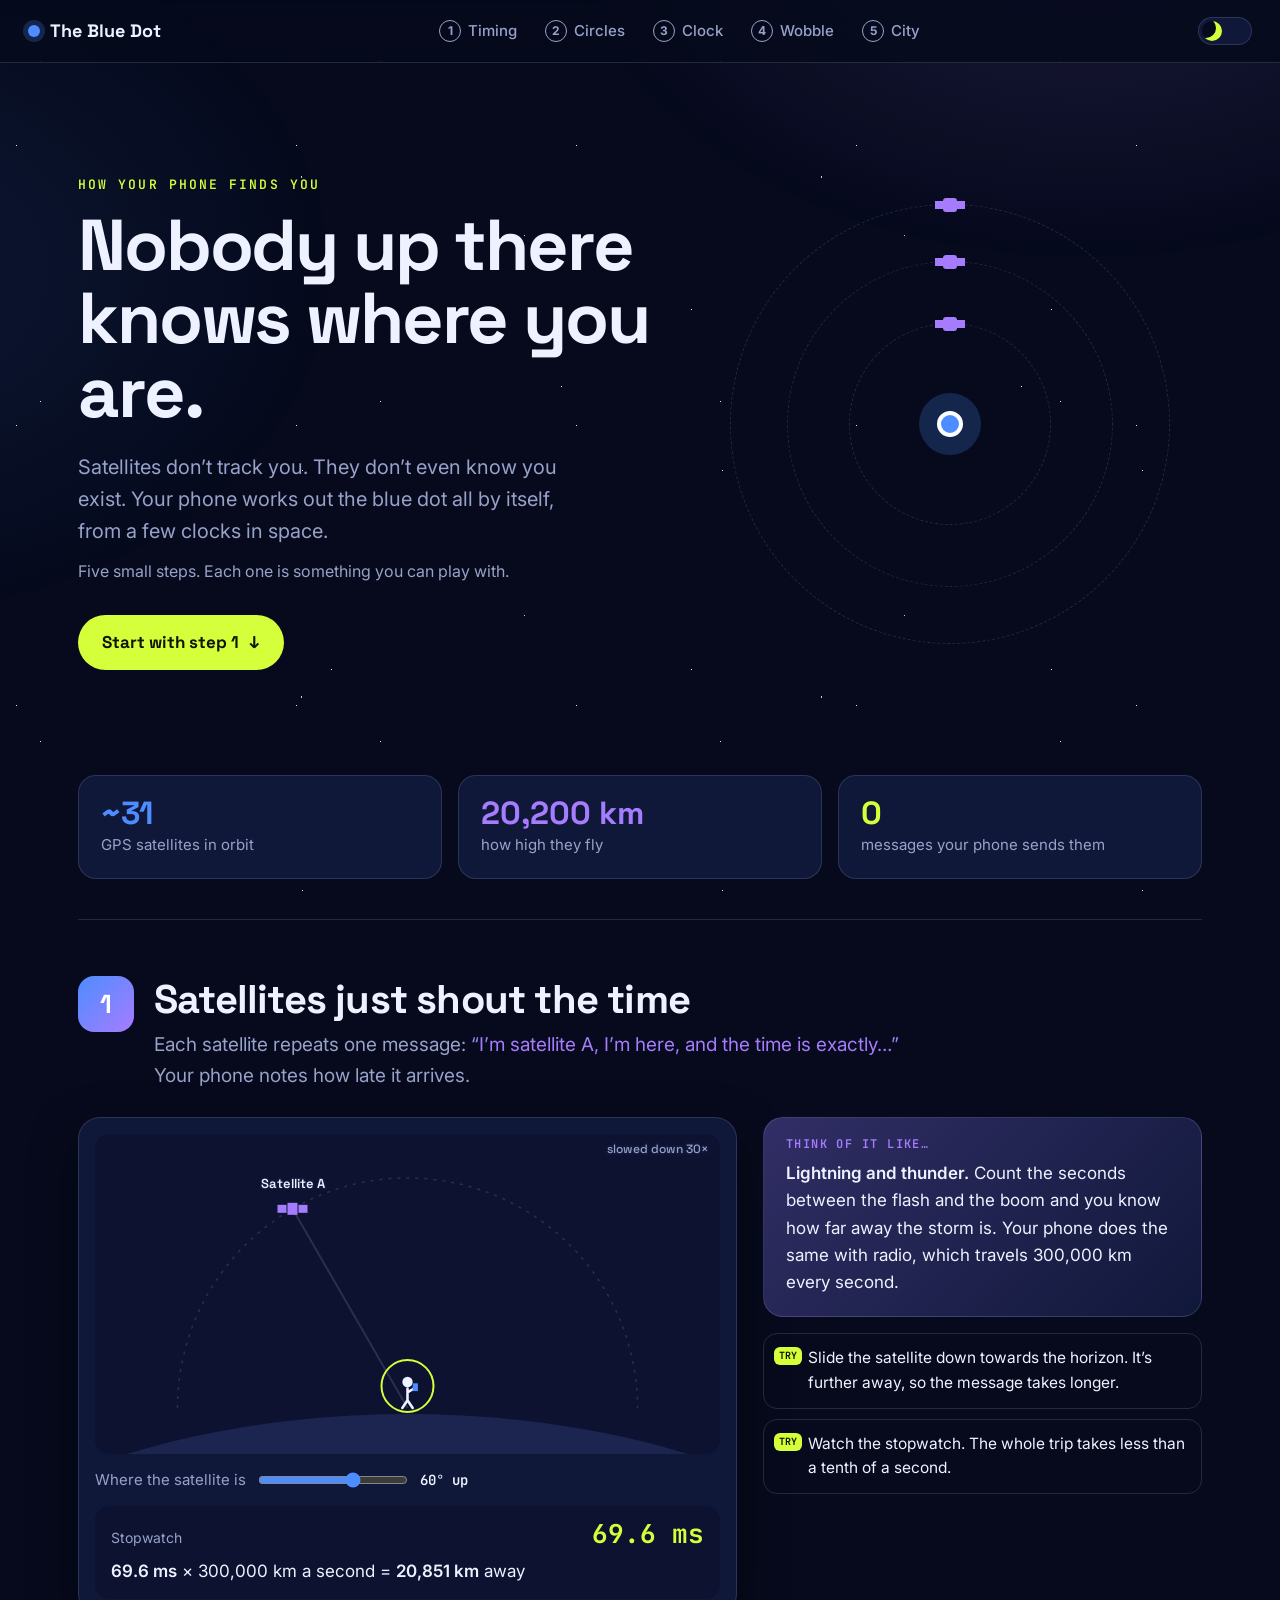
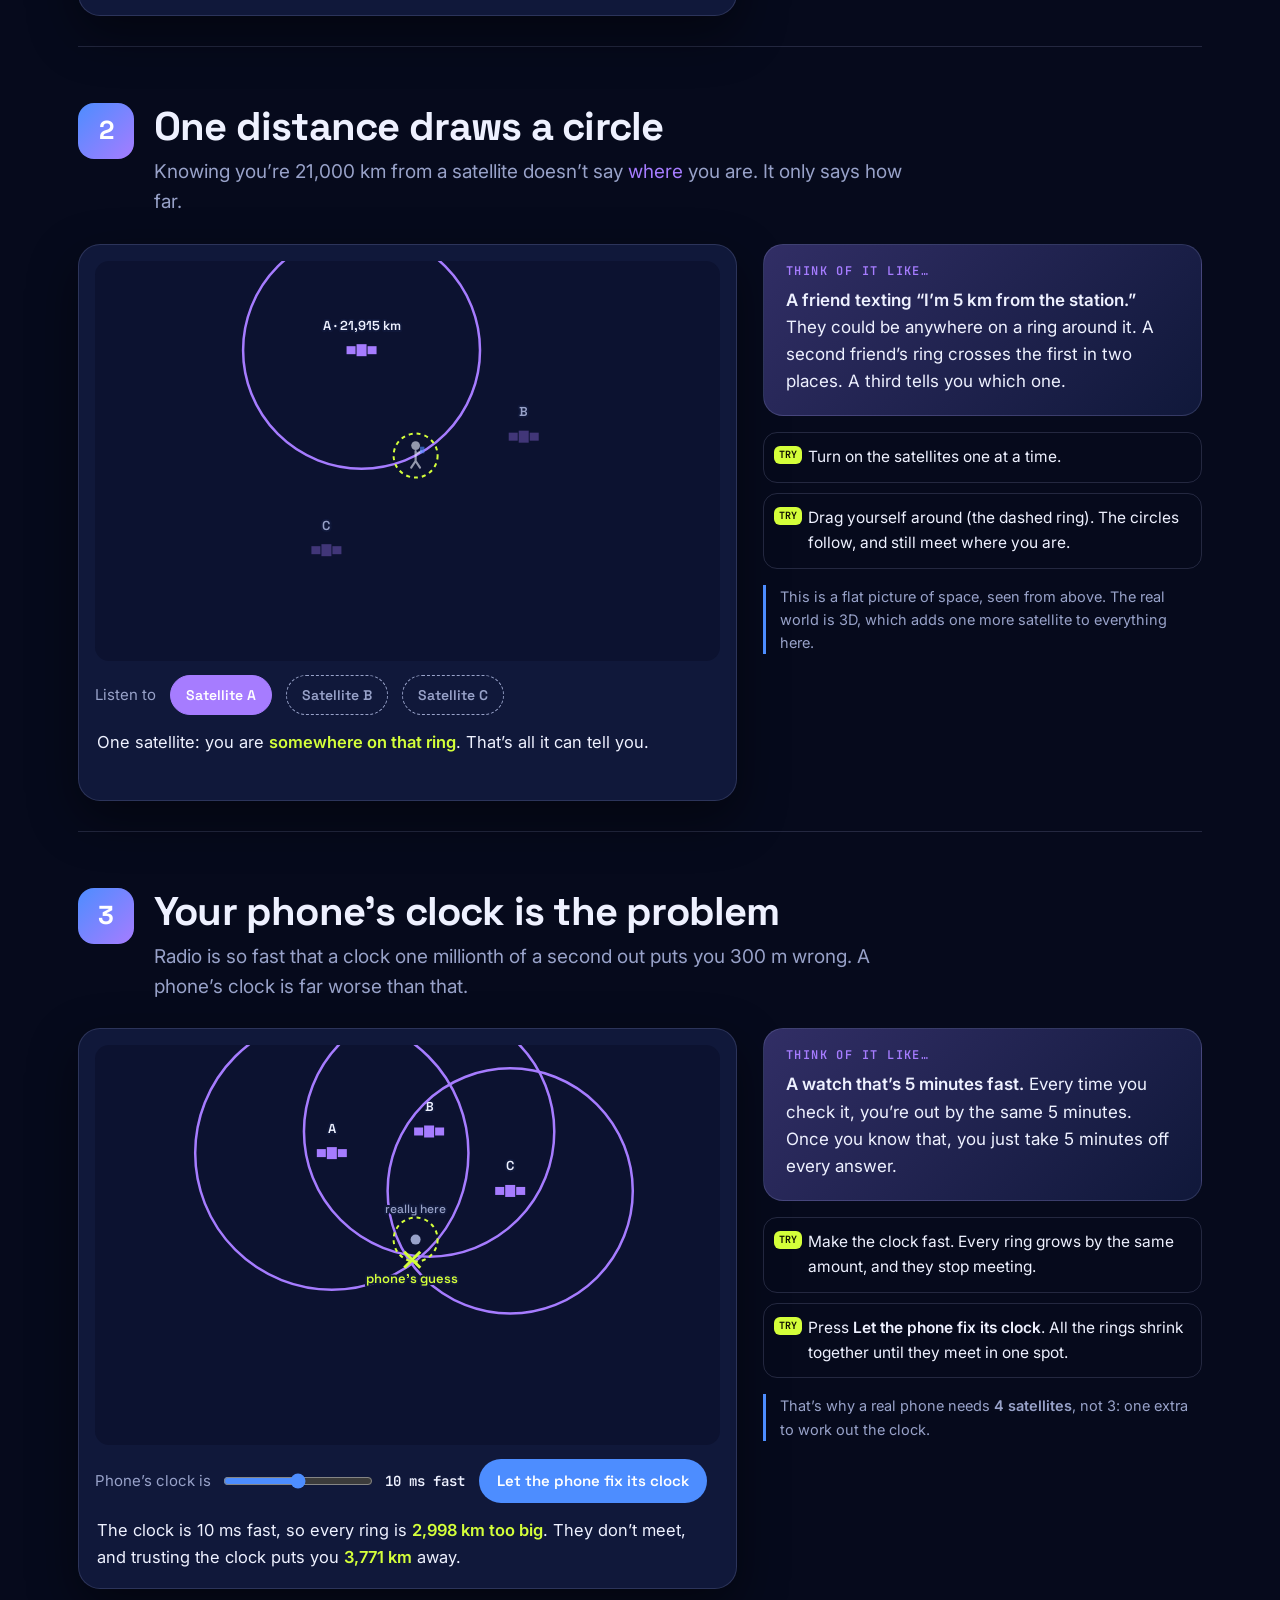
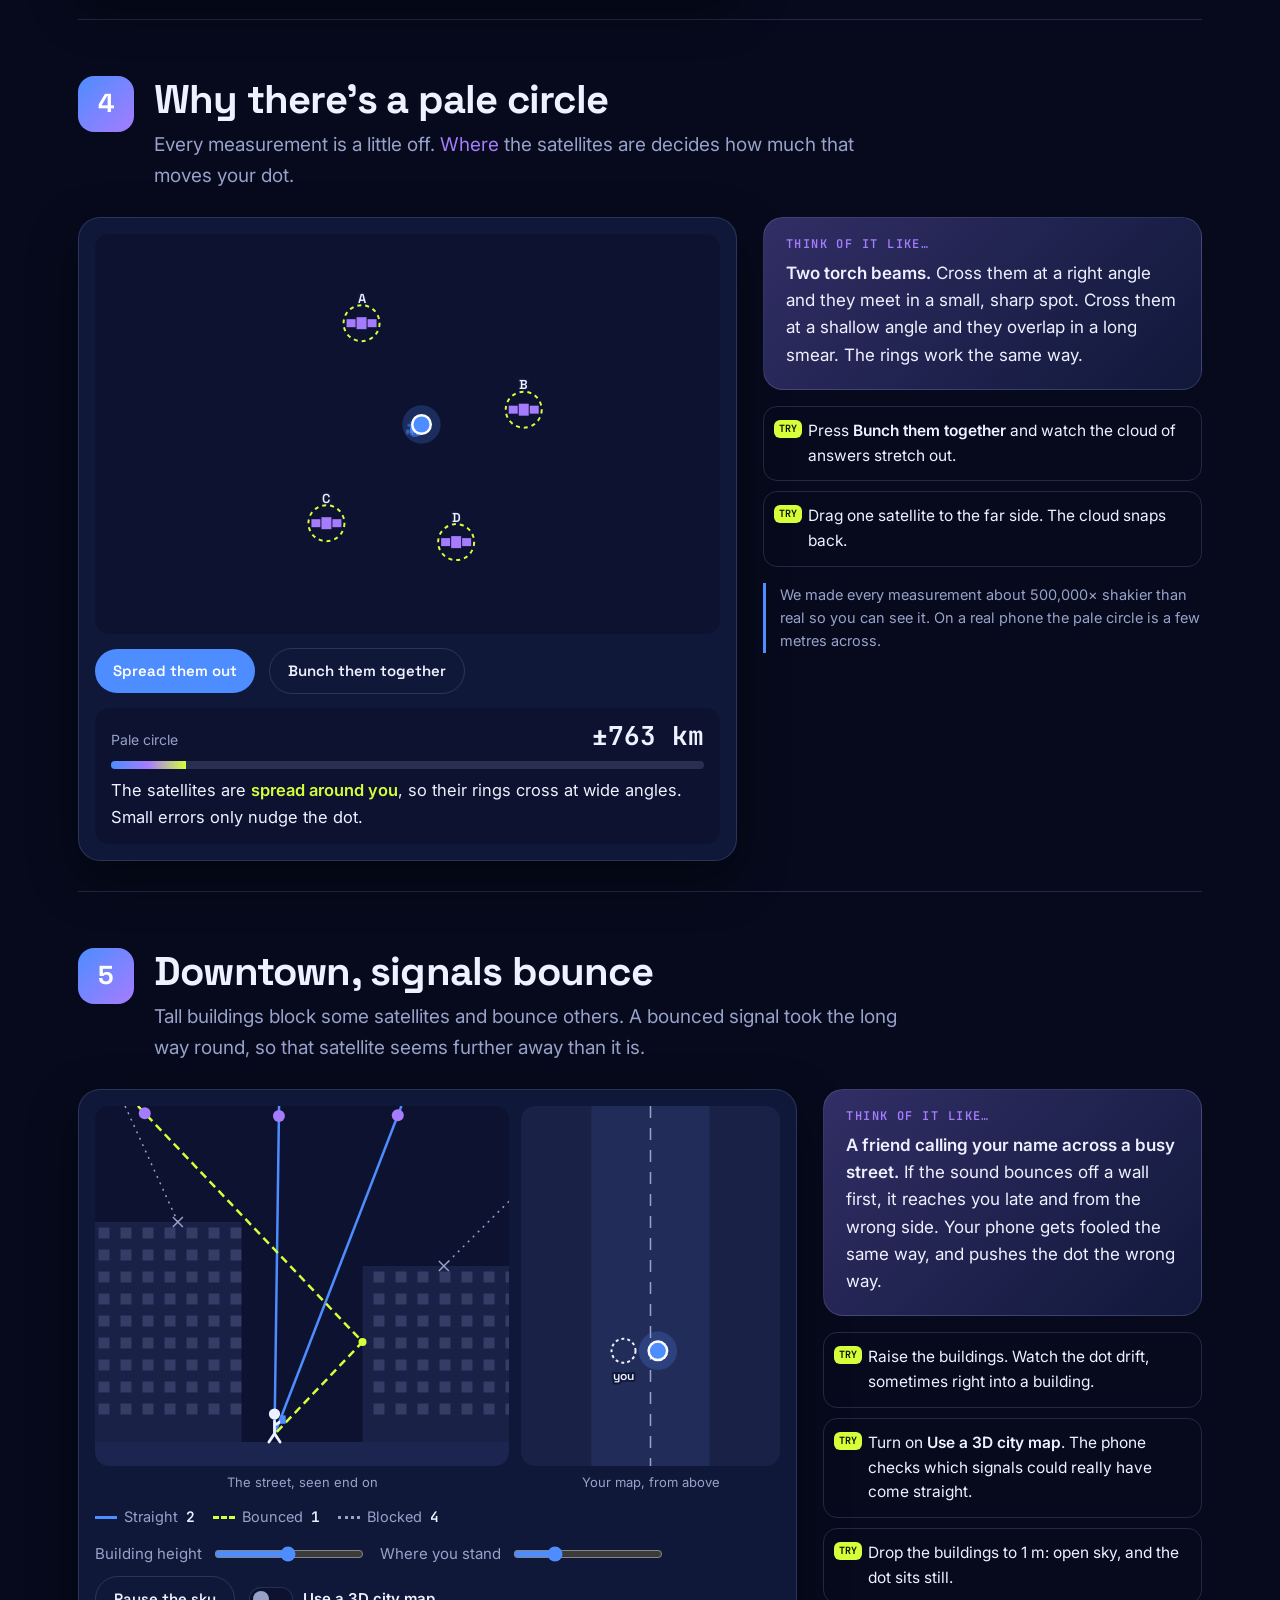
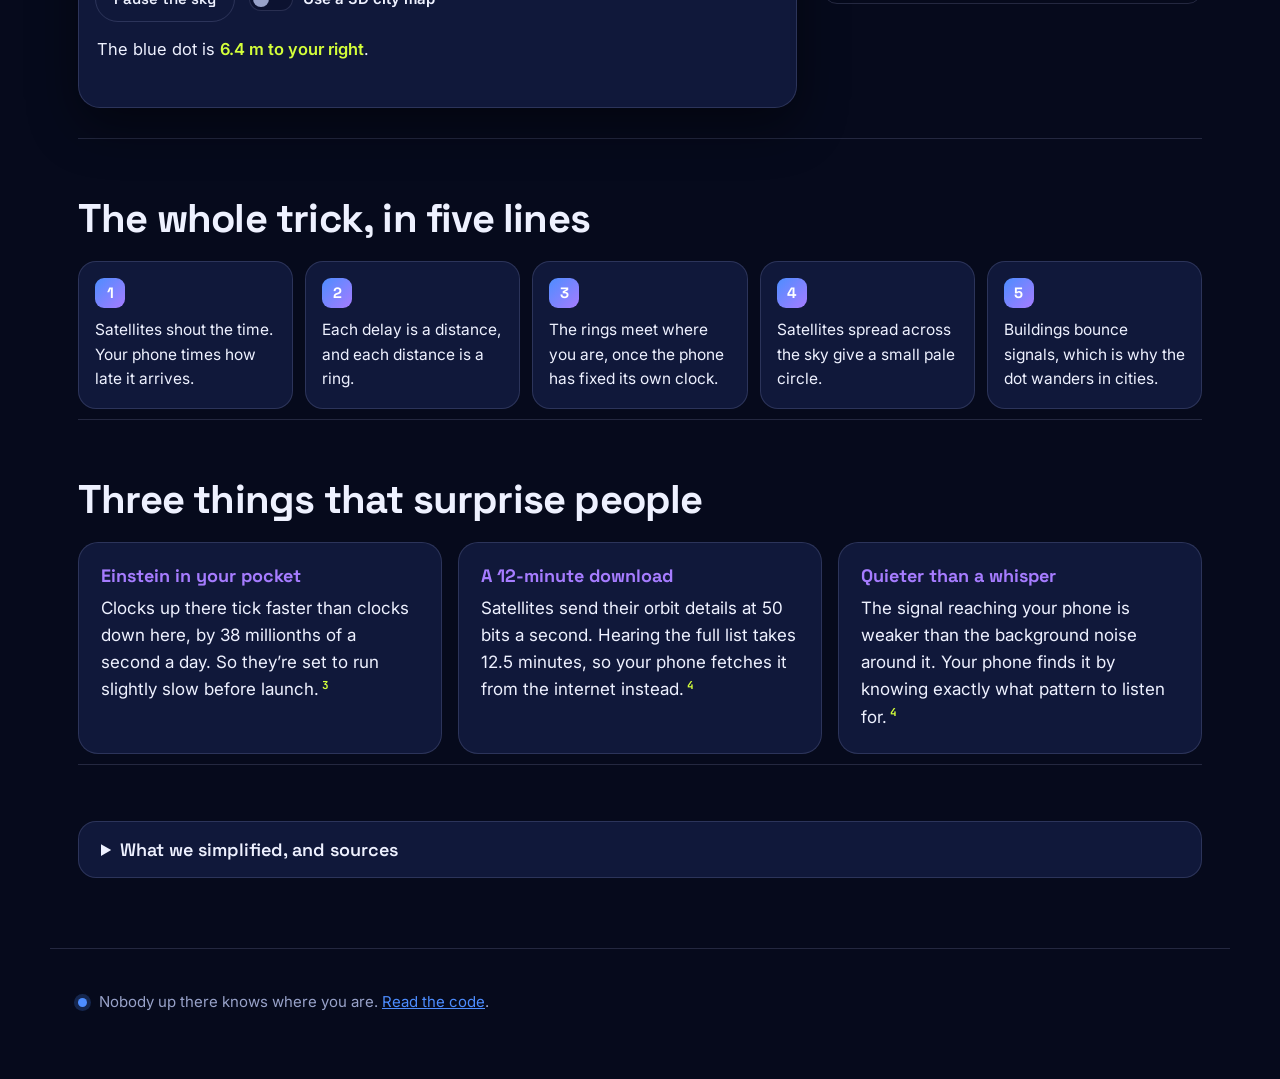
==== commit b9539ff2: "Redesign the GPS explainer as five guided steps with a space theme Split the page into five short st" ====
--- a/submission/index.html
+++ b/submission/index.html
@@ -1,136 +1,300 @@
 <!doctype html>
-<html lang="en">
+<html lang="en" data-theme="dark">
 <head>
 <meta charset="utf-8">
 <meta name="viewport" content="width=device-width, initial-scale=1">
 <title>Nobody up there knows where you are</title>
-<meta name="description" content="No satellite knows where you are. They only say who they are and what time it is, and your phone works out the blue dot from how late each message arrives. Move the satellites, break the phone's clock, and see what happens.">
+<meta name="description" content="How your phone finds the blue dot on the map, in five small steps you can play with.">
+<script>document.documentElement.dataset.theme = localStorage.getItem('blue-dot-theme') || 'dark';</script>
 <link rel="preconnect" href="https://fonts.googleapis.com">
 <link rel="preconnect" href="https://fonts.gstatic.com" crossorigin>
-<link href="https://fonts.googleapis.com/css2?family=Fraunces:ital,opsz,wght@0,9..144,400;0,9..144,600;1,9..144,400&family=IBM+Plex+Mono:wght@400;600&family=Source+Serif+4:ital,opsz,wght@0,8..60,400;0,8..60,600;1,8..60,400&display=swap" rel="stylesheet">
+<link href="https://fonts.googleapis.com/css2?family=Space+Grotesk:wght@400;500;600;700&family=Inter:wght@400;500;600&family=JetBrains+Mono:wght@500;700&display=swap" rel="stylesheet">
 <link rel="stylesheet" href="css/style.css">
 <link rel="icon" href="favicon.svg" type="image/svg+xml">
 </head>
 <body>
 
-<header class="top">
-  <p class="kicker">A field guide to the blue dot</p>
-  <h1>Nobody up there knows where you are</h1>
-  <p class="lead">
-    The blue dot on your map isn&rsquo;t something a satellite tells your phone. No satellite knows where you are, or that you
-    exist. About thirty of them, 20,200 km up,<a class="fn" href="#fn1" id="r1">1</a> do one thing over and over: they say which
-    satellite they are, where they are, and what time it is by the atomic clock on board. Your phone only listens. From how late
-    each message arrives, it works out where it must be standing, about once a second, usually to within a few metres.<a class="fn" href="#fn2" id="r2">2</a>
-  </p>
+<header class="nav">
+  <a class="brand" href="#top"><span class="brand-dot"></span>The Blue Dot</a>
+  <nav class="nav-steps" aria-label="Steps">
+    <a href="#step1"><span>1</span>Timing</a>
+    <a href="#step2"><span>2</span>Circles</a>
+    <a href="#step3"><span>3</span>Clock</a>
+    <a href="#step4"><span>4</span>Wobble</a>
+    <a href="#step5"><span>5</span>City</a>
+  </nav>
+  <button type="button" class="theme" id="themeToggle" aria-pressed="false" aria-label="Switch to light mode">
+    <span class="theme-track"><span class="theme-knob"></span></span>
+  </button>
+  <div class="progress"><span id="progress"></span></div>
 </header>
 
-<main>
-
-<section class="strip" aria-label="A satellite announcing itself to a phone that only listens">
-  <canvas id="strip" role="img" aria-label="A satellite sending out its name and the time, and a phone listening"></canvas>
-</section>
-
-<section class="sheet" id="dot">
-  <h2><span class="num">Sheet 1</span> Where the blue dot comes from</h2>
-
-  <div class="work">
-    <div class="work-left">
-      <div class="transport">
-        <button class="key" id="play" type="button" aria-label="Pause the sky"><svg viewBox="0 0 24 24" aria-hidden="true"><path d="M7 5h3.5v14H7zM13.5 5H17v14h-3.5z"/></svg></button>
-        <div class="switch" id="clockSwitch">
-          <button type="button" class="switch-label" data-side="a">trust the phone&rsquo;s clock</button>
-          <button type="button" class="switch-track" role="switch" aria-checked="true" aria-label="Solve for the phone's clock too"><span class="switch-knob"></span></button>
-          <button type="button" class="switch-label on" data-side="b">work out the clock too</button>
-        </div>
-      </div>
-      <canvas id="sky" tabindex="0" role="img" aria-label="The Earth, the satellites on their orbit, and a circle around each satellite you can hear. Drag a satellite to move it, click it to stop listening, or drag yourself around the Earth. The arrow keys move you."></canvas>
-      <p class="figcap"><span class="fig">Fig. 1.</span> The Earth and the satellites to scale. Around each satellite you can hear is a circle as big as the distance its signal says it travelled. You are wherever the circles meet. <b>Drag</b> a satellite along its orbit, <b>click</b> one to stop listening to it, or drag <b>you</b> around the Earth.</p>
-      <canvas id="close" role="img" aria-label="A close-up of where you stand, with the blue dot, the pale circle around it and the same distance circles"></canvas>
-      <p class="figcap"><span class="fig">Fig. 2.</span> <span id="closeCap"></span> The dots are the answers the phone would give over many seconds, because each measured distance is a few metres off in a different way each time.</p>
-    </div>
-
-    <div class="work-right">
-      <p class="now" id="now" aria-live="polite"></p>
-
-      <div class="how">
-        <p>Radio travels at the speed of light, 300,000 km a second, so a satellite&rsquo;s message takes between about 67 and 86 thousandths of a second to reach you. Your phone compares the time in the message with the time it arrived, and that tells it how far away the satellite is. One distance puts you somewhere on a circle around that satellite. Two circles cross in two places. A third picks one.</p>
-        <p>That only works if your phone&rsquo;s clock is as good as the satellites&rsquo;, and it isn&rsquo;t.<a class="fn" href="#fn3" id="r3">3</a> A clock a millionth of a second out makes every distance 300 metres wrong. So the phone treats its own clock error as one more unknown and uses one more satellite to find it. Every distance is too long by the same amount, and only one amount makes all the circles meet in a point.</p>
-      </div>
-
-      <p class="choices" id="clockChoices">
-        Set the phone&rsquo;s clock wrong by
-        <span class="nb"><button type="button" data-err="0">nothing</button>,</span>
-        <span class="nb"><button type="button" data-err="0.000001">a millionth of a second</button>,</span>
-        <span class="nb"><button type="button" data-err="0.001">a thousandth</button>,</span>
-        <span class="nb">or <button type="button" data-err="0.01">a hundredth</button>.</span>
-        Then flip the switch above Fig. 1.
-      </p>
-      <div class="ruler" id="ruler" aria-hidden="true"></div>
-      <p class="figcap">How far off a distance comes out for each amount the clock is wrong.</p>
-
-      <h3 class="small-h">What the phone heard this second</h3>
-      <div class="readout" id="heard"></div>
-      <p class="chips-line">Listening to: <span id="satChips"></span></p>
-      <p class="spread" id="spread"></p>
-
-      <h3 class="small-h">How the phone worked it out</h3>
-      <p>The phone can&rsquo;t solve this in one go. It guesses, works out how late each signal would have been if the guess were right, and moves the guess to shrink the difference.<a class="fn" href="#fn4" id="r4">4</a></p>
-      <button type="button" class="btn" id="stepBtn">Watch it, one guess at a time</button>
-      <ol class="steps" id="steps"></ol>
-    </div>
-  </div>
-</section>
-
-<section class="sheet" id="street-sheet">
-  <h2><span class="num">Sheet 2</span> Why the dot wanders downtown</h2>
-  <p class="sheet-lead">
-    Everything on Sheet 1 assumes each signal comes straight from the satellite. Between tall buildings, many don&rsquo;t. This is
-    a street seen end on, with glass on both sides. Stand still and let the sky turn: the satellites move,<a class="fn" href="#fn5" id="r5">5</a> different signals get blocked or bounce, and the dot on the map wanders even though you haven&rsquo;t moved.
-  </p>
-  <div class="street">
-    <div class="street-side">
-      <canvas id="street" role="img" aria-label="A street between two glass buildings, with the path of each satellite's signal: straight, bounced off a wall, or blocked. Click or drag to move where you stand."></canvas>
-      <p class="figcap"><span class="fig">Fig. 3.</span> <span class="k direct">Blue</span>: straight from the satellite. <span class="k bounce">Orange</span>: bounced off the glass opposite, so it took the long way round. <span class="k blocked">Grey</span>: blocked. Click the street to move where you stand.</p>
-    </div>
-    <div class="street-map">
-      <canvas id="streetMap" role="img" aria-label="The map your phone shows, with the blue dot and the trail of where it has been"></canvas>
-      <p class="figcap"><span class="fig">Fig. 4.</span> Your phone&rsquo;s map. The fading trail is where the dot has been.</p>
-    </div>
-  </div>
-  <div class="street-bar">
-    <button type="button" class="key" id="streetPlay" aria-label="Pause the sky over the street"><svg viewBox="0 0 24 24" aria-hidden="true"><path d="M7 5h3.5v14H7zM13.5 5H17v14h-3.5z"/></svg></button>
-    <label class="range">How tall the buildings are <input type="range" id="height" min="1" max="90" step="1" value="40"> <output id="heightOut"></output></label>
-    <label class="range">Where you stand <input type="range" id="where" min="1" max="21" step="0.5" value="6"></label>
-    <div class="switch" id="mapSwitch">
-      <button type="button" class="switch-label on" data-side="a">use every signal</button>
-      <button type="button" class="switch-track" role="switch" aria-checked="false" aria-label="Check signals against a city map"><span class="switch-knob"></span></button>
-      <button type="button" class="switch-label" data-side="b">check a city map first</button>
-    </div>
-  </div>
-  <p class="now" id="streetNow" aria-live="polite"></p>
-  <div class="explain">
-    <p>A bounced signal arrives late, because it went to the far wall and back. The phone can&rsquo;t tell it bounced. It only sees a satellite that seems further away than it is, and it pushes your dot away from that satellite to make the circles meet. A signal that bounced off the building on your left came from a satellite on your right, so the dot slides left, often into the building.</p>
-    <p>The obvious fix is to ignore satellites low in the sky, but they are the ones that tell left from right. With only the satellites straight overhead, the circles cross at a shallow angle and the pale circle grows wide across the street. Make the buildings taller and watch both problems get worse together.</p>
-    <p>Newer phones use a 3D map of the city instead.<a class="fn" href="#fn6" id="r6">6</a> The phone already knows it&rsquo;s at street level and roughly which street it&rsquo;s in. So it tries standing at each spot across the street, uses the map to predict how late every signal should be from there, bounces included, and picks the spot where the predictions fit. Flip the switch to try it. Our map is perfect and our walls are flat glass, so it works better here than it does in a real city.</p>
-  </div>
-</section>
-
-<section class="footnotes" id="notes">
-  <h2>Notes</h2>
-  <ol>
-    <li id="fn1">The US Space Force has kept about 31 GPS satellites working in recent years, spread over six orbits, each going round in just under 12 hours. Phones also listen to Europe&rsquo;s Galileo, Russia&rsquo;s GLONASS and China&rsquo;s BeiDou, which work the same way. <a href="#r1" aria-label="Back">&#8617;</a></li>
-    <li id="fn2">The US government says phones are typically accurate to within 4.9 metres under open sky. Every number on this page is worked out in your browser by about 900 lines of our own JavaScript, with no libraries. <a href="https://github.com/" id="repoLink">The code is on GitHub</a>. <a href="#r2" aria-label="Back">&#8617;</a></li>
-    <li id="fn3">The satellites carry atomic clocks, and even those need care: because gravity is weaker up there and they move fast, they would run about 38 millionths of a second a day fast compared with clocks on the ground. So before launch they are set to tick slightly slow, 10.22999999543 MHz instead of 10.23 MHz, and Einstein does the rest. <a href="#r3" aria-label="Back">&#8617;</a></li>
-    <li id="fn4">This is Gauss&ndash;Newton least squares, the standard way receivers do it. Starting from the centre of the Earth is a common first guess when the phone has no idea where it is, and it still gets there in about five steps. Real phones usually start from their last answer, or from the nearest phone mast. <a href="#r4" aria-label="Back">&#8617;</a></li>
-    <li id="fn5">We turn the sky about seventy times faster than real life. Each satellite also sends a description of its orbit, but only at 50 bits a second, so the full set takes 12.5 minutes to hear. That&rsquo;s why your phone downloads it from the internet instead (&ldquo;assisted GPS&rdquo;), and why a dot can take a while to appear in the middle of nowhere. <a href="#r5" aria-label="Back">&#8617;</a></li>
-    <li id="fn6">This is called 3D-mapping-aided positioning. Android phones began using it in some big cities in 2020. A related method, shadow matching, uses which satellites seem to be hidden behind buildings, the shadows they cast in the radio sky. <a href="#r6" aria-label="Back">&#8617;</a></li>
+<main id="top">
+
+<section class="hero">
+  <div class="hero-text">
+    <p class="eyebrow">How your phone finds you</p>
+    <h1>Nobody up there knows where you are.</h1>
+    <p class="hero-sub">Satellites don&rsquo;t track you. They don&rsquo;t even know you exist. Your phone works out the blue dot all by itself, from a few clocks in space.</p>
+    <p class="hero-sub small">Five small steps. Each one is something you can play with.</p>
+    <a class="cta" href="#step1">Start with step 1 <span aria-hidden="true">&darr;</span></a>
+  </div>
+  <div class="orbit" aria-hidden="true">
+    <div class="orbit-ring r1"><span class="sat"></span></div>
+    <div class="orbit-ring r2"><span class="sat"></span></div>
+    <div class="orbit-ring r3"><span class="sat"></span></div>
+    <span class="hero-dot"></span>
+  </div>
+</section>
+
+<section class="facts" aria-label="Three numbers to start with">
+  <div class="fact"><b>~31</b><span>GPS satellites in orbit</span></div>
+  <div class="fact"><b>20,200 km</b><span>how high they fly</span></div>
+  <div class="fact"><b>0</b><span>messages your phone sends them</span></div>
+</section>
+
+<!-- Step 1 -->
+<section class="step" id="step1">
+  <header class="step-head">
+    <span class="step-num">1</span>
+    <div>
+      <h2>Satellites just shout the time</h2>
+      <p class="big-idea">Each satellite repeats one message: <em>&ldquo;I&rsquo;m satellite A, I&rsquo;m here, and the time is exactly&hellip;&rdquo;</em> Your phone notes how late it arrives.</p>
+    </div>
+  </header>
+  <div class="step-body">
+    <div class="stage">
+      <canvas id="timingCanvas" role="img" aria-label="A satellite's timed message travelling down to a person with a phone"></canvas>
+      <div class="controls">
+        <label class="slider">Where the satellite is
+          <input type="range" id="elevation" min="5" max="90" value="60">
+          <output id="elevOut"></output>
+        </label>
+      </div>
+      <div class="readout">
+        <div><span class="k">Stopwatch</span><span class="watch" id="watch">0.0 ms</span></div>
+        <p id="sum"></p>
+      </div>
+    </div>
+    <aside class="side">
+      <div class="analogy">
+        <p class="analogy-tag">Think of it like&hellip;</p>
+        <p><b>Lightning and thunder.</b> Count the seconds between the flash and the boom and you know how far away the storm is. Your phone does the same with radio, which travels 300,000 km every second.</p>
+      </div>
+      <ul class="try">
+        <li>Slide the satellite down towards the horizon. It&rsquo;s further away, so the message takes longer.</li>
+        <li>Watch the stopwatch. The whole trip takes less than a tenth of a second.</li>
+      </ul>
+    </aside>
+  </div>
+</section>
+
+<!-- Step 2 -->
+<section class="step" id="step2">
+  <header class="step-head">
+    <span class="step-num">2</span>
+    <div>
+      <h2>One distance draws a circle</h2>
+      <p class="big-idea">Knowing you&rsquo;re 21,000 km from a satellite doesn&rsquo;t say <em>where</em> you are. It only says how far.</p>
+    </div>
+  </header>
+  <div class="step-body">
+    <div class="stage">
+      <canvas id="circlesCanvas" class="grab" role="img" aria-label="Satellites with a ring around each one you listen to. Drag yourself to move."></canvas>
+      <div class="controls">
+        <span class="controls-label">Listen to</span>
+        <button type="button" class="chip" data-sat="0" aria-pressed="true">Satellite A</button>
+        <button type="button" class="chip" data-sat="1" aria-pressed="false">Satellite B</button>
+        <button type="button" class="chip" data-sat="2" aria-pressed="false">Satellite C</button>
+      </div>
+      <p class="live" id="circlesLive" aria-live="polite"></p>
+    </div>
+    <aside class="side">
+      <div class="analogy">
+        <p class="analogy-tag">Think of it like&hellip;</p>
+        <p><b>A friend texting &ldquo;I&rsquo;m 5 km from the station.&rdquo;</b> They could be anywhere on a ring around it. A second friend&rsquo;s ring crosses the first in two places. A third tells you which one.</p>
+      </div>
+      <ul class="try">
+        <li>Turn on the satellites one at a time.</li>
+        <li>Drag yourself around (the dashed ring). The circles follow, and still meet where you are.</li>
+      </ul>
+      <p class="note">This is a flat picture of space, seen from above. The real world is 3D, which adds one more satellite to everything here.</p>
+    </aside>
+  </div>
+</section>
+
+<!-- Step 3 -->
+<section class="step" id="step3">
+  <header class="step-head">
+    <span class="step-num">3</span>
+    <div>
+      <h2>Your phone&rsquo;s clock is the problem</h2>
+      <p class="big-idea">Radio is so fast that a clock one millionth of a second out puts you 300 m wrong. A phone&rsquo;s clock is far worse than that.</p>
+    </div>
+  </header>
+  <div class="step-body">
+    <div class="stage">
+      <canvas id="clockCanvas" class="grab" role="img" aria-label="Three rings that are all too big because the phone's clock is fast, and the phone's wrong guess"></canvas>
+      <div class="controls">
+        <label class="slider">Phone&rsquo;s clock is
+          <input type="range" id="clockError" min="0" max="20" value="10">
+          <output id="clockOut"></output>
+        </label>
+        <button type="button" class="btn" id="fixClock">Let the phone fix its clock</button>
+      </div>
+      <p class="live" id="clockLive" aria-live="polite"></p>
+    </div>
+    <aside class="side">
+      <div class="analogy">
+        <p class="analogy-tag">Think of it like&hellip;</p>
+        <p><b>A watch that&rsquo;s 5 minutes fast.</b> Every time you check it, you&rsquo;re out by the same 5 minutes. Once you know that, you just take 5 minutes off every answer.</p>
+      </div>
+      <ul class="try">
+        <li>Make the clock fast. Every ring grows by the same amount, and they stop meeting.</li>
+        <li>Press <b>Let the phone fix its clock</b>. All the rings shrink together until they meet in one spot.</li>
+      </ul>
+      <p class="note">That&rsquo;s why a real phone needs <b>4 satellites</b>, not 3: one extra to work out the clock.</p>
+    </aside>
+  </div>
+</section>
+
+<!-- Step 4 -->
+<section class="step" id="step4">
+  <header class="step-head">
+    <span class="step-num">4</span>
+    <div>
+      <h2>Why there&rsquo;s a pale circle</h2>
+      <p class="big-idea">Every measurement is a little off. <em>Where</em> the satellites are decides how much that moves your dot.</p>
+    </div>
+  </header>
+  <div class="step-body">
+    <div class="stage">
+      <canvas id="wobbleCanvas" class="grab" role="img" aria-label="Four satellites, the blue dot jumping about, and a cloud of past answers. Drag the satellites."></canvas>
+      <div class="controls">
+        <button type="button" class="btn" data-layout="spread">Spread them out</button>
+        <button type="button" class="btn ghost" data-layout="bunched">Bunch them together</button>
+      </div>
+      <div class="readout">
+        <div><span class="k">Pale circle</span><span class="watch" id="wobbleSize"></span></div>
+        <div class="meter"><span id="wobbleMeter"></span></div>
+        <p class="live" id="wobbleLive" aria-live="polite"></p>
+      </div>
+    </div>
+    <aside class="side">
+      <div class="analogy">
+        <p class="analogy-tag">Think of it like&hellip;</p>
+        <p><b>Two torch beams.</b> Cross them at a right angle and they meet in a small, sharp spot. Cross them at a shallow angle and they overlap in a long smear. The rings work the same way.</p>
+      </div>
+      <ul class="try">
+        <li>Press <b>Bunch them together</b> and watch the cloud of answers stretch out.</li>
+        <li>Drag one satellite to the far side. The cloud snaps back.</li>
+      </ul>
+      <p class="note">We made every measurement about 500,000&times; shakier than real so you can see it. On a real phone the pale circle is a few metres across.</p>
+    </aside>
+  </div>
+</section>
+
+<!-- Step 5 -->
+<section class="step" id="step5">
+  <header class="step-head">
+    <span class="step-num">5</span>
+    <div>
+      <h2>Downtown, signals bounce</h2>
+      <p class="big-idea">Tall buildings block some satellites and bounce others. A bounced signal took the long way round, so that satellite seems further away than it is.</p>
+    </div>
+  </header>
+  <div class="step-body wide">
+    <div class="stage">
+      <div class="city">
+        <figure>
+          <canvas id="streetCanvas" role="img" aria-label="A street seen end on, with each satellite signal drawn as straight, bounced or blocked"></canvas>
+          <figcaption>The street, seen end on</figcaption>
+        </figure>
+        <figure>
+          <canvas id="mapCanvas" role="img" aria-label="The map on your phone with the blue dot and a trail of where it has been"></canvas>
+          <figcaption>Your map, from above</figcaption>
+        </figure>
+      </div>
+      <div class="legend">
+        <span><i class="k-direct"></i>Straight <b id="nDirect">0</b></span>
+        <span><i class="k-bounce"></i>Bounced <b id="nBounce">0</b></span>
+        <span><i class="k-blocked"></i>Blocked <b id="nBlocked">0</b></span>
+      </div>
+      <div class="controls">
+        <label class="slider">Building height <input type="range" id="height" min="1" max="80" value="40"></label>
+        <label class="slider">Where you stand <input type="range" id="where" min="1" max="21" step="0.5" value="6"></label>
+        <button type="button" class="btn ghost" id="cityPlay" aria-pressed="false">Pause the sky</button>
+        <button type="button" class="switch" id="useMap" aria-pressed="false"><span class="switch-track"><span class="switch-knob"></span></span>Use a 3D city map</button>
+      </div>
+      <p class="live" id="cityLive" aria-live="polite"></p>
+    </div>
+    <aside class="side">
+      <div class="analogy">
+        <p class="analogy-tag">Think of it like&hellip;</p>
+        <p><b>A friend calling your name across a busy street.</b> If the sound bounces off a wall first, it reaches you late and from the wrong side. Your phone gets fooled the same way, and pushes the dot the wrong way.</p>
+      </div>
+      <ul class="try">
+        <li>Raise the buildings. Watch the dot drift, sometimes right into a building.</li>
+        <li>Turn on <b>Use a 3D city map</b>. The phone checks which signals could really have come straight.</li>
+        <li>Drop the buildings to 1 m: open sky, and the dot sits still.</li>
+      </ul>
+    </aside>
+  </div>
+</section>
+
+<section class="recap">
+  <h2>The whole trick, in five lines</h2>
+  <ol class="recap-list">
+    <li><span>1</span>Satellites shout the time. Your phone times how late it arrives.</li>
+    <li><span>2</span>Each delay is a distance, and each distance is a ring.</li>
+    <li><span>3</span>The rings meet where you are, once the phone has fixed its own clock.</li>
+    <li><span>4</span>Satellites spread across the sky give a small pale circle.</li>
+    <li><span>5</span>Buildings bounce signals, which is why the dot wanders in cities.</li>
   </ol>
 </section>
 
+<section class="bonus">
+  <h2>Three things that surprise people</h2>
+  <div class="cards">
+    <article class="card">
+      <p class="card-tag">Einstein in your pocket</p>
+      <p>Clocks up there tick faster than clocks down here, by 38 millionths of a second a day. So they&rsquo;re set to run slightly slow before launch.<a class="fn" href="#n3">3</a></p>
+    </article>
+    <article class="card">
+      <p class="card-tag">A 12-minute download</p>
+      <p>Satellites send their orbit details at 50 bits a second. Hearing the full list takes 12.5 minutes, so your phone fetches it from the internet instead.<a class="fn" href="#n4">4</a></p>
+    </article>
+    <article class="card">
+      <p class="card-tag">Quieter than a whisper</p>
+      <p>The signal reaching your phone is weaker than the background noise around it. Your phone finds it by knowing exactly what pattern to listen for.<a class="fn" href="#n4">4</a></p>
+    </article>
+  </div>
+</section>
+
+<section class="fine">
+  <details>
+    <summary>What we simplified, and sources</summary>
+    <ul>
+      <li>Steps 2 to 4 are a flat picture, so 3 satellites do the job that 4 do in the real, 3D world.</li>
+      <li>Step 4&rsquo;s wobble is hugely exaggerated, so you can see it.</li>
+      <li>Step 5 has one bounce at most, flat glass walls and a perfect city map.</li>
+      <li>Nothing slows the signal down on its way (in real life the upper air adds a few metres).</li>
+    </ul>
+    <ol class="sources">
+      <li id="n1">Number of satellites, height and orbits: GPS.gov, &ldquo;Space segment&rdquo;.</li>
+      <li id="n2">Phones are typically accurate to within 4.9 m under open sky: GPS.gov, &ldquo;GPS accuracy&rdquo;.</li>
+      <li id="n3">Clocks 38 &micro;s a day fast, set to 10.22999999543 MHz: N. Ashby, &ldquo;Relativity in the Global Positioning System&rdquo;, <i>Living Reviews in Relativity</i>, 2003.</li>
+      <li id="n4">50 bits a second, 12.5 minutes for the full list, and the signal&rsquo;s strength and pattern: the GPS specification IS-GPS-200.</li>
+      <li id="n5">3D-map-aided positioning on Android from 2020: F. van Diggelen, &ldquo;Improving urban GPS accuracy for your app&rdquo;, Android Developers Blog.</li>
+    </ol>
+    <p>All of it runs in your browser: about 770 lines of our own JavaScript, no libraries. <a href="https://github.com/" id="repoLink">Read the code on GitHub</a>.</p>
+  </details>
+</section>
+
 </main>
 
-<footer>
-  <p>Nobody up there knows where you are. <a href="https://github.com/" class="repo">Read the code</a>.</p>
+<footer class="foot">
+  <p><span class="brand-dot"></span> Nobody up there knows where you are. <a href="https://github.com/" class="repo">Read the code</a>.</p>
 </footer>
 
 <script src="../links.js"></script>
--- a/submission/css/style.css
+++ b/submission/css/style.css
@@ -1,179 +1,257 @@
-:root {
-  --paper: #f4efe3;
-  --paper-2: #ebe4d3;
-  --ink: #1d2430;
-  --grey: #6a6458;
-  --rule: #bdb39c;
-  --dot: #1a73e8;
-  --soft: #dbe8fb;
-  --bounce: #d9541e;
-  --block: #a39a86;
-  --body: "Source Serif 4", Georgia, serif;
-  --display: Fraunces, Georgia, serif;
-  --mono: "IBM Plex Mono", ui-monospace, monospace;
+/* Two main colours, blue (you and the dot) and violet (satellites and their signals),
+   and one odd accent, acid lime, for anything you can grab and anything going wrong. */
+:root, [data-theme="dark"] {
+  --bg: #060a1c;
+  --bg-2: #0c1230;
+  --card: #10183a;
+  --text: #eef1ff;
+  --muted: #98a2c9;
+  --line: rgba(190, 200, 255, .16);
+  --blue: #4d8dff;
+  --blue-soft: rgba(77, 141, 255, .22);
+  --violet: #a67cff;
+  --accent: #d4ff3a;
+  --accent-ink: #d4ff3a;
+  --ground: #1b2550;
+  --building: #1a2147;
+  --street: #222c58;
+  --shadow: 0 18px 50px rgba(0, 0, 0, .45);
+  --stars: .9;
+  color-scheme: dark;
+}
+[data-theme="light"] {
+  --bg: #f2f4fc;
+  --bg-2: #e7eafa;
+  --card: #ffffff;
+  --text: #121834;
+  --muted: #5a6386;
+  --line: rgba(20, 30, 80, .14);
+  --blue: #1f66f0;
+  --blue-soft: rgba(31, 102, 240, .16);
+  --violet: #7646e0;
+  --accent: #b6e000;
+  --accent-ink: #4f6400;
+  --ground: #dfe4f5;
+  --building: #c9d0ea;
+  --street: #f7f8fd;
+  --shadow: 0 14px 40px rgba(30, 40, 100, .12);
+  --stars: 0;
+  color-scheme: light;
 }
 
 * { box-sizing: border-box; }
-[hidden] { display: none !important; }
-html { -webkit-text-size-adjust: 100%; }
+html { scroll-behavior: smooth; scroll-padding-top: 84px; }
 body {
-  margin: 0; color: var(--ink); font: 400 18.5px/1.62 var(--body);
-  background: var(--paper);
-  background-image:
-    linear-gradient(rgba(29,36,48,.045) 1px, transparent 1px),
-    linear-gradient(90deg, rgba(29,36,48,.045) 1px, transparent 1px);
-  background-size: 32px 32px;
-}
+  margin: 0; background: var(--bg); color: var(--text);
+  font: 400 17px/1.6 Inter, system-ui, sans-serif;
+  transition: background .3s, color .3s;
+}
+/* A starfield made of tiny dots, only visible in dark mode. */
+body::before {
+  content: ""; position: fixed; inset: 0; z-index: -1; pointer-events: none; opacity: var(--stars); transition: opacity .3s;
+  background:
+    radial-gradient(1px 1px at 12% 18%, #fff 50%, transparent 51%),
+    radial-gradient(1px 1px at 72% 12%, #fff 50%, transparent 51%),
+    radial-gradient(1.5px 1.5px at 38% 62%, #cfd8ff 50%, transparent 51%),
+    radial-gradient(1px 1px at 88% 48%, #fff 50%, transparent 51%),
+    radial-gradient(1px 1px at 22% 84%, #fff 50%, transparent 51%),
+    radial-gradient(1.5px 1.5px at 58% 34%, #e5dcff 50%, transparent 51%),
+    radial-gradient(1px 1px at 92% 86%, #fff 50%, transparent 51%),
+    radial-gradient(1px 1px at 6% 52%, #fff 50%, transparent 51%),
+    radial-gradient(900px 600px at 85% -10%, rgba(166, 124, 255, .16), transparent 60%),
+    radial-gradient(800px 600px at -10% 30%, rgba(77, 141, 255, .12), transparent 60%);
+  background-size: 340px 340px, 420px 420px, 380px 380px, 300px 300px, 460px 460px, 520px 520px, 360px 360px, 280px 280px, auto, auto;
+}
+a { color: var(--blue); }
+h1, h2, h3, .brand, .step-num, .btn, .chip, .cta { font-family: "Space Grotesk", system-ui, sans-serif; }
+b { font-weight: 600; }
+em { font-style: normal; color: var(--violet); }
 button { font: inherit; color: inherit; }
-a { color: var(--dot); text-underline-offset: 3px; text-decoration-thickness: 1px; }
-::selection { background: var(--soft); }
-b { font-weight: 600; }
-
-a.fn {
-  font: 600 .62em/0 var(--mono); vertical-align: super; text-decoration: none;
-  color: var(--paper); background: var(--dot); border-radius: 999px; padding: .1em .42em; margin-left: 2px;
-}
-a.fn:hover { background: var(--ink); }
-
-h1, h2 { font-family: var(--display); font-weight: 600; letter-spacing: -.01em; }
-
-.top { max-width: 860px; margin: 0 auto; padding: 46px 24px 0; }
-.kicker { font: 600 13px/1 var(--mono); letter-spacing: .14em; text-transform: uppercase; color: var(--dot); margin: 0 0 14px; }
-.kicker::before { content: ""; display: inline-block; width: 10px; height: 10px; border-radius: 50%; background: var(--dot); box-shadow: 0 0 0 5px var(--soft); margin: 0 12px 1px 5px; vertical-align: middle; }
-h1 { font-size: 68px; line-height: 1.02; margin: 0 0 22px; }
-.lead { font-size: 21px; margin: 0; padding: 18px 0 0; border-top: 2px solid var(--ink); }
-
-.strip { max-width: 1180px; margin: 22px auto 0; padding: 0 24px; }
-.strip canvas { width: 100%; height: 120px; display: block; }
-
-.sheet { max-width: 1180px; margin: 54px auto 0; padding: 0 24px; }
-.sheet > h2 { font-size: 44px; line-height: 1.08; margin: 0 0 24px; padding: 0 0 12px; border-bottom: 1px solid var(--ink); }
-.num {
-  display: inline-block; font: 600 13px/1 var(--mono); letter-spacing: .1em; text-transform: uppercase; vertical-align: .55em;
-  border: 1.5px solid var(--ink); border-radius: 999px; padding: 6px 11px 5px; margin-right: 12px;
-}
-.sheet-lead { max-width: 780px; margin: 0 0 22px; }
-
-.work { display: grid; grid-template-columns: minmax(0, 1.05fr) minmax(0, 1fr); gap: 0 50px; }
-.work-left { align-self: start; }
-@media (min-height: 820px) and (min-width: 901px) { .work-left { position: sticky; top: 10px; } }
-#sky { width: 100%; height: 400px; display: block; touch-action: none; cursor: grab; background: rgba(255,255,255,.35); border: 1px solid var(--rule); border-radius: 10px; }
-#close { width: 100%; height: 210px; display: block; margin-top: 16px; background: #fbf8f0; border: 1px solid var(--rule); border-radius: 10px; }
-.figcap { font-size: 15px; line-height: 1.5; color: var(--grey); margin: 8px 0 0; }
-.figcap .fig { font: 600 12.5px/1 var(--mono); color: var(--ink); letter-spacing: .04em; }
-.figcap b { color: var(--ink); }
-.small-h { font: 600 20px/1.3 var(--display); margin: 26px 0 8px; }
-
-.key {
-  width: 52px; height: 52px; flex: none; cursor: pointer; padding: 0; border: 0; border-radius: 50%;
-  background: var(--ink); display: inline-grid; place-items: center; transition: transform .08s;
-}
-.key svg { width: 22px; height: 22px; fill: var(--paper); }
-.key:hover { background: var(--dot); }
-.key:active { transform: scale(.94); }
-.key.nudge { animation: nudge 1.8s ease-in-out 3; }
-@keyframes nudge { 50% { box-shadow: 0 0 0 8px var(--soft); } }
+:focus-visible { outline: 2px solid var(--accent); outline-offset: 3px; }
+
+/* Navigation */
+.nav {
+  position: sticky; top: 0; z-index: 20; display: flex; align-items: center; gap: 18px;
+  padding: 12px 28px; background: color-mix(in srgb, var(--bg) 82%, transparent);
+  backdrop-filter: blur(12px); border-bottom: 1px solid var(--line);
+}
+.brand { display: flex; align-items: center; gap: 10px; font-weight: 700; font-size: 18px; color: var(--text); text-decoration: none; white-space: nowrap; }
+.brand-dot { width: 12px; height: 12px; border-radius: 50%; background: var(--blue); box-shadow: 0 0 0 5px var(--blue-soft); display: inline-block; }
+.nav-steps { display: flex; gap: 4px; margin: 0 auto; }
+.nav-steps a {
+  display: flex; align-items: center; gap: 7px; padding: 7px 12px; border-radius: 999px;
+  color: var(--muted); text-decoration: none; font-weight: 500; font-size: 15px; transition: background .2s, color .2s;
+}
+.nav-steps a span {
+  width: 22px; height: 22px; border-radius: 50%; display: grid; place-items: center; font-size: 12px; font-weight: 700;
+  border: 1.5px solid currentColor;
+}
+.nav-steps a:hover { color: var(--text); }
+.nav-steps a.here { background: var(--blue); color: #fff; }
+.nav-steps a.here span { border-color: #fff; }
+.progress { position: absolute; left: 0; right: 0; bottom: -1px; height: 3px; }
+.progress span { display: block; height: 100%; background: linear-gradient(90deg, var(--blue), var(--violet)); transform-origin: left; transform: scaleX(0); }
+
+.theme { background: none; border: 0; padding: 0; cursor: pointer; }
+.theme-track { display: block; width: 54px; height: 28px; border-radius: 999px; background: var(--card); border: 1px solid var(--line); position: relative; }
+.theme-knob {
+  position: absolute; top: 3px; left: 3px; width: 20px; height: 20px; border-radius: 50%;
+  background: var(--bg); box-shadow: inset -6px -3px 0 0 var(--accent);   /* a crescent moon */
+  transition: left .25s, box-shadow .25s, background .25s;
+}
+[data-theme="light"] .theme-knob { left: 29px; background: #ffb84d; box-shadow: 0 0 0 4px rgba(255, 184, 77, .3); } /* the sun */
+
+/* Hero */
+main { max-width: 1180px; margin: 0 auto; padding: 0 28px; }
+.hero { display: grid; grid-template-columns: 1.15fr 1fr; gap: 40px; align-items: center; min-height: 78vh; padding: 40px 0 20px; }
+.eyebrow { font: 600 13px/1 "JetBrains Mono", monospace; letter-spacing: .16em; text-transform: uppercase; color: var(--accent-ink); margin: 0 0 18px; }
+h1 { font-size: clamp(40px, 6vw, 72px); line-height: 1.02; letter-spacing: -.03em; margin: 0 0 22px; }
+.hero-sub { font-size: 20px; color: var(--muted); max-width: 520px; margin: 0 0 12px; }
+.hero-sub.small { font-size: 16px; }
+.cta {
+  display: inline-flex; align-items: center; gap: 10px; margin-top: 18px; padding: 14px 24px; border-radius: 999px;
+  background: var(--accent); color: #101400; font-weight: 700; text-decoration: none; font-size: 17px;
+  box-shadow: 0 0 0 0 var(--accent); transition: transform .15s, box-shadow .3s;
+}
+.cta:hover { transform: translateY(-2px); box-shadow: 0 10px 30px -8px var(--accent); }
+
+.orbit { position: relative; aspect-ratio: 1; max-width: 440px; width: 100%; justify-self: center; }
+.orbit-ring { position: absolute; inset: 0; border: 1px dashed var(--line); border-radius: 50%; animation: spin 26s linear infinite; }
+.orbit-ring.r2 { inset: 13%; animation-duration: 18s; animation-direction: reverse; }
+.orbit-ring.r3 { inset: 27%; animation-duration: 12s; }
+.sat { position: absolute; top: -7px; left: calc(50% - 7px); width: 14px; height: 14px; border-radius: 3px; background: var(--violet); box-shadow: -11px 0 0 -3px var(--violet), 11px 0 0 -3px var(--violet); }
+.hero-dot { position: absolute; top: 50%; left: 50%; width: 26px; height: 26px; margin: -13px; border-radius: 50%; background: var(--blue); border: 4px solid #fff; }
+.hero-dot::after { content: ""; position: absolute; inset: -22px; border-radius: 50%; background: var(--blue-soft); animation: breathe 2.6s ease-in-out infinite; z-index: -1; }
+@keyframes spin { to { transform: rotate(360deg); } }
+@keyframes breathe { 50% { transform: scale(1.35); opacity: .5; } }
+
+.facts { display: grid; grid-template-columns: repeat(3, 1fr); gap: 16px; margin: 10px 0 40px; }
+.fact { background: var(--card); border: 1px solid var(--line); border-radius: 18px; padding: 20px 22px; }
+.fact b { display: block; font: 700 32px/1.1 "Space Grotesk", sans-serif; color: var(--blue); }
+.fact:nth-child(2) b { color: var(--violet); }
+.fact:nth-child(3) b { color: var(--accent-ink); }
+.fact span { color: var(--muted); font-size: 15px; }
+
+/* Steps */
+.step { padding: 56px 0 30px; border-top: 1px solid var(--line); }
+.step-head { display: flex; gap: 20px; align-items: flex-start; margin-bottom: 26px; }
+.step-num {
+  flex: none; width: 56px; height: 56px; border-radius: 16px; display: grid; place-items: center;
+  font-size: 26px; font-weight: 700; color: #fff; background: linear-gradient(135deg, var(--blue), var(--violet));
+}
+h2 { font-size: clamp(28px, 3.4vw, 40px); line-height: 1.1; letter-spacing: -.02em; margin: 2px 0 8px; }
+.big-idea { font-size: 19px; color: var(--muted); margin: 0; max-width: 760px; }
+
+.step-body { display: grid; grid-template-columns: minmax(0, 1.5fr) minmax(0, 1fr); gap: 26px; align-items: start; }
+.step-body.wide { grid-template-columns: minmax(0, 1.9fr) minmax(0, 1fr); }
+.stage { background: var(--card); border: 1px solid var(--line); border-radius: 22px; padding: 16px; box-shadow: var(--shadow); }
+.stage canvas { display: block; width: 100%; height: 400px; border-radius: 14px; background: var(--bg-2); }
+canvas.grab { cursor: grab; touch-action: none; }
+canvas.grabbing { cursor: grabbing; }
+#timingCanvas { height: 320px; }
+
+.controls { display: flex; flex-wrap: wrap; align-items: center; gap: 10px 14px; margin-top: 14px; }
+.controls-label { color: var(--muted); font-size: 15px; }
+.slider { display: flex; align-items: center; gap: 10px; font-size: 15px; color: var(--muted); flex-wrap: wrap; }
+.slider input { accent-color: var(--blue); width: 150px; }
+.slider output { font: 600 14px/1 "JetBrains Mono", monospace; color: var(--text); min-width: 9ch; }
 
 .btn {
-  cursor: pointer; border: 1.5px solid var(--ink); background: var(--paper); border-radius: 999px;
-  padding: 9px 18px; font-weight: 600; font-size: 16px; transition: background .1s;
-}
-.btn:hover { background: var(--ink); color: var(--paper); }
-
-.transport { display: flex; align-items: center; gap: 18px; flex-wrap: wrap; margin-bottom: 12px; }
-.switch { display: flex; align-items: center; gap: 10px; font-size: 16.5px; line-height: 1.2; }
-.switch-label { background: none; border: 0; padding: 4px 0; cursor: pointer; color: var(--grey); }
-.switch-label.on { color: var(--ink); font-weight: 600; text-decoration: underline 2px var(--dot); text-underline-offset: 5px; }
-.switch-track { width: 56px; height: 28px; border: 1.5px solid var(--ink); border-radius: 14px; background: var(--paper); position: relative; cursor: pointer; padding: 0; flex: none; }
-.switch-knob { position: absolute; top: 3px; left: 3px; width: 19px; height: 19px; border-radius: 50%; background: var(--grey); transition: left .14s, background .14s; }
-.switch-track[aria-checked="true"] .switch-knob { left: 31px; background: var(--dot); }
-
-.now { margin: 0 0 20px; min-height: 3.3em; font-size: 18px; padding: 12px 16px; background: #fbf8f0; border-left: 4px solid var(--dot); border-radius: 0 8px 8px 0; }
-.how p { margin: 0 0 12px; }
-.nb { white-space: nowrap; }
-
-.choices { line-height: 2; margin: 18px 0 0; }
-.choices button {
-  cursor: pointer; border: 1.5px dashed var(--ink); background: transparent; border-radius: 999px; padding: 1px 11px; line-height: 1.4;
-}
-.choices button:hover { border-style: solid; }
-.choices button[aria-pressed="true"] { background: var(--dot); color: #fff; border: 1.5px solid var(--dot); }
-
-button:focus-visible, input:focus-visible, a:focus-visible, canvas:focus-visible { outline: 2px solid var(--dot); outline-offset: 3px; }
-
-.ruler { position: relative; height: 70px; margin: 22px 10px 0; font-size: 13px; line-height: 1.2; }
-.ruler .axis { position: absolute; left: 0; right: 0; top: 26px; border-top: 1.5px solid var(--ink); }
-.ruler .tick { position: absolute; top: 21px; height: 11px; border-left: 1.5px solid var(--ink); }
-.ruler .tlab { position: absolute; top: 36px; transform: translateX(-50%); color: var(--grey); white-space: nowrap; font-family: var(--mono); font-size: 12px; }
-.ruler .tlab.low { top: 52px; }
-.ruler .short { display: none; }
-.ruler .you { position: absolute; top: 0; transform: translateX(-50%); color: var(--dot); font-weight: 600; white-space: nowrap; transition: left .3s; font-size: 14px; }
-.ruler .you::after { content: ""; position: absolute; left: 50%; top: 18px; margin-left: -6px; width: 12px; height: 12px; border-radius: 50%; background: var(--dot); box-shadow: 0 0 0 3px #fff; }
-
-.readout table { width: 100%; border-collapse: collapse; font-size: 15px; }
-.readout th { text-align: left; font: 600 12.5px/1.3 var(--mono); text-transform: uppercase; letter-spacing: .05em; border-bottom: 1.5px solid var(--ink); padding: 5px 6px; }
-.readout td { padding: 5px 6px; border-bottom: 1px solid var(--paper-2); font-family: var(--mono); font-size: 14px; }
-.readout td:nth-child(n+3), .readout th:nth-child(n+3) { text-align: right; }
-.readout tfoot td { font-family: var(--body); font-size: 15px; border-top: 1.5px solid var(--ink); border-bottom: 0; color: var(--dot); text-align: left !important; }
-.quiet { color: var(--grey); font-style: italic; }
-
-.chips-line { margin: 14px 0 0; font-size: 16px; }
+  cursor: pointer; border: 0; border-radius: 999px; padding: 10px 18px; font-weight: 600; font-size: 15px;
+  background: var(--blue); color: #fff; transition: transform .12s, opacity .2s;
+}
+.btn:hover { transform: translateY(-1px); }
+.btn:disabled { opacity: .45; cursor: default; transform: none; }
+.btn.ghost { background: transparent; color: var(--text); border: 1.5px solid var(--line); }
+.btn.ghost:hover { border-color: var(--blue); }
+
 .chip {
-  font: 600 13px/1 var(--mono); cursor: pointer; margin: 3px 3px 3px 0; padding: 6px 8px; border-radius: 6px;
-  border: 1.5px solid var(--dot); background: var(--dot); color: #fff;
-}
-.chip.muted { background: transparent; color: var(--grey); border-color: var(--grey); text-decoration: line-through; }
-.chip.set { background: transparent; color: var(--block); border: 1.5px dashed var(--block); }
-.spread { font-size: 16px; color: var(--grey); margin: 12px 0 0; }
-
-.steps { font-size: 16px; padding-left: 24px; margin: 14px 0 0; font-family: var(--mono); }
-.steps li { padding: 2px 6px; }
-.steps li::marker { color: var(--grey); }
-.steps li.cur { background: #fbe3d6; color: var(--bounce); border-radius: 4px; }
-
-.street { display: grid; grid-template-columns: minmax(0, 1.7fr) minmax(0, 1fr); gap: 0 28px; }
-#street { width: 100%; height: 420px; display: block; touch-action: none; cursor: ew-resize; background: linear-gradient(#e8eef2, #f7f4ec); border: 1px solid var(--rule); border-radius: 10px; }
-#streetMap { width: 100%; height: 420px; display: block; border: 1px solid var(--rule); border-radius: 10px; }
-.k { font-weight: 600; }
-.k.direct { color: var(--dot); } .k.bounce { color: var(--bounce); } .k.blocked { color: var(--block); }
-.street-bar { display: flex; flex-wrap: wrap; align-items: center; gap: 16px 28px; margin: 18px 0; }
-.range { display: flex; align-items: center; gap: 10px; font-size: 16px; }
-.range input { accent-color: var(--dot); width: 140px; }
-.range output { font-family: var(--mono); font-size: 14px; min-width: 3.5em; }
-.explain { max-width: 780px; margin-top: 8px; }
-.explain p { margin: 0 0 14px; }
-
-.footnotes { max-width: 860px; margin: 74px auto 0; padding: 0 24px; }
-.footnotes h2 { font-size: 30px; margin: 0 0 14px; padding-top: 14px; border-top: 2px solid var(--ink); }
-.footnotes ol { padding-left: 28px; margin: 0; font-size: 16px; }
-.footnotes li { margin-bottom: 10px; padding-left: 4px; }
-.footnotes li::marker { font-family: var(--mono); font-weight: 600; color: var(--dot); }
-.footnotes li:target { background: var(--soft); }
-.footnotes li a[aria-label="Back"] { text-decoration: none; }
-
-footer { max-width: 860px; margin: 40px auto 0; padding: 16px 24px 60px; font-size: 16px; border-top: 1px solid var(--ink); }
-
-@media (max-width: 900px) {
-  body { font-size: 17.5px; }
-  h1 { font-size: 46px; }
-  .sheet > h2 { font-size: 32px; }
-  .lead { font-size: 19px; }
-  .work, .street { grid-template-columns: minmax(0, 1fr); }
-  .work-left { position: static; }
-  #sky { height: 340px; }
-  .work-right { padding-top: 20px; }
-  #streetMap { height: 220px; margin-top: 16px; }
-  #street { height: 340px; }
-  .strip canvas { height: 100px; }
-}
-@media (max-width: 520px) {
-  .nb { white-space: normal; }
-  .switch { font-size: 14.5px; gap: 6px; }
-  .ruler .short { display: inline; }
-  .ruler .long { display: none; }
-  .num { display: table; margin-bottom: 8px; vertical-align: 0; }
-  .readout td, .readout th { font-size: 12px; padding: 4px 3px; }
+  cursor: pointer; border-radius: 999px; padding: 8px 15px; font-weight: 600; font-size: 14px;
+  border: 1.5px dashed var(--muted); background: transparent; color: var(--muted);
+}
+.chip[aria-pressed="true"] { border: 1.5px solid var(--violet); background: var(--violet); color: #fff; }
+
+.switch { display: inline-flex; align-items: center; gap: 10px; background: none; border: 0; cursor: pointer; font-weight: 600; font-size: 15px; padding: 4px 0; }
+.switch-track { width: 44px; height: 24px; border-radius: 999px; background: var(--bg-2); border: 1px solid var(--line); position: relative; flex: none; }
+.switch-knob { position: absolute; top: 3px; left: 3px; width: 16px; height: 16px; border-radius: 50%; background: var(--muted); transition: left .2s, background .2s; }
+.switch[aria-pressed="true"] .switch-knob { left: 23px; background: var(--accent); }
+
+.readout { margin-top: 14px; padding: 14px 16px; border-radius: 14px; background: var(--bg-2); }
+.readout > div:first-child { display: flex; justify-content: space-between; align-items: baseline; gap: 12px; }
+.k { color: var(--muted); font-size: 14px; }
+.watch { font: 700 26px/1.1 "JetBrains Mono", monospace; color: var(--text); }
+.watch.done { color: var(--accent-ink); }
+.readout p { margin: 8px 0 0; }
+.meter { height: 8px; border-radius: 999px; background: var(--line); margin-top: 10px; overflow: hidden; }
+.meter span { display: block; height: 100%; width: 0; background: linear-gradient(90deg, var(--blue), var(--violet), var(--accent)); transition: width .4s; }
+
+.live { margin: 14px 2px 2px; min-height: 3.2em; font-size: 16.5px; }
+.live b { color: var(--accent-ink); }
+
+.side { display: flex; flex-direction: column; gap: 16px; }
+.analogy { position: relative; padding: 20px 22px; border-radius: 20px; background: linear-gradient(135deg, color-mix(in srgb, var(--violet) 22%, var(--card)), var(--card)); border: 1px solid var(--line); }
+.analogy p { margin: 0; }
+.analogy-tag { font: 600 12px/1 "JetBrains Mono", monospace; letter-spacing: .12em; text-transform: uppercase; color: var(--violet) !important; margin-bottom: 10px !important; }
+.try { list-style: none; margin: 0; padding: 0; display: grid; gap: 10px; }
+.try li { position: relative; padding: 12px 14px 12px 44px; border-radius: 14px; border: 1px solid var(--line); font-size: 15.5px; }
+.try li::before {
+  content: "Try"; position: absolute; left: 10px; top: 13px; font: 700 10px/1 "JetBrains Mono", monospace;
+  text-transform: uppercase; color: #101400; background: var(--accent); padding: 4px 5px; border-radius: 6px;
+}
+.note { margin: 0; font-size: 14.5px; color: var(--muted); padding-left: 14px; border-left: 3px solid var(--blue); }
+
+.city { display: grid; grid-template-columns: 1.6fr 1fr; gap: 12px; }
+.city figure { margin: 0; }
+.city figcaption { font-size: 13px; color: var(--muted); margin-top: 6px; text-align: center; }
+.city canvas { height: 360px; }
+.legend { display: flex; flex-wrap: wrap; gap: 18px; margin-top: 12px; font-size: 14.5px; color: var(--muted); }
+.legend i { display: inline-block; width: 22px; height: 0; border-top: 3px solid; margin-right: 7px; vertical-align: middle; }
+.legend b { color: var(--text); font-family: "JetBrains Mono", monospace; margin-left: 4px; }
+.k-direct { border-color: var(--blue) !important; }
+.k-bounce { border-color: var(--accent) !important; border-top-style: dashed !important; }
+.k-blocked { border-color: var(--muted) !important; border-top-style: dotted !important; }
+
+/* After the steps */
+.recap, .bonus, .fine { padding: 56px 0 10px; border-top: 1px solid var(--line); }
+.recap-list { list-style: none; padding: 0; margin: 20px 0 0; display: grid; grid-template-columns: repeat(5, 1fr); gap: 12px; }
+.recap-list li { background: var(--card); border: 1px solid var(--line); border-radius: 18px; padding: 16px; font-size: 15.5px; }
+.recap-list span { display: grid; place-items: center; width: 30px; height: 30px; border-radius: 9px; margin-bottom: 10px; background: linear-gradient(135deg, var(--blue), var(--violet)); color: #fff; font: 700 15px/1 "Space Grotesk", sans-serif; }
+.cards { display: grid; grid-template-columns: repeat(3, 1fr); gap: 16px; margin-top: 20px; }
+.card { background: var(--card); border: 1px solid var(--line); border-radius: 20px; padding: 22px; transition: transform .2s, border-color .2s; }
+.card:hover { transform: translateY(-4px); border-color: var(--violet); }
+.card p { margin: 0; }
+.card-tag { font: 700 18px/1.2 "Space Grotesk", sans-serif; color: var(--violet); margin-bottom: 8px !important; }
+a.fn { font: 700 11px/0 "JetBrains Mono", monospace; vertical-align: super; text-decoration: none; margin-left: 3px; color: var(--accent-ink); }
+.fine details { background: var(--card); border: 1px solid var(--line); border-radius: 18px; padding: 16px 22px; }
+.fine summary { cursor: pointer; font: 600 18px/1.3 "Space Grotesk", sans-serif; }
+.fine ul, .fine ol { font-size: 15px; color: var(--muted); }
+.fine li:target { color: var(--text); }
+.foot { max-width: 1180px; margin: 60px auto 0; padding: 26px 28px 50px; border-top: 1px solid var(--line); color: var(--muted); font-size: 15px; }
+.foot .brand-dot { width: 9px; height: 9px; box-shadow: 0 0 0 4px var(--blue-soft); margin-right: 8px; }
+
+@media (max-width: 980px) {
+  .nav-steps a { padding: 7px 8px; font-size: 0; gap: 0; }
+  .nav-steps a span { font-size: 12px; }
+  .hero { grid-template-columns: 1fr; min-height: 0; }
+  .orbit { max-width: 280px; }
+  .step-body, .step-body.wide { grid-template-columns: 1fr; }
+  .recap-list { grid-template-columns: 1fr 1fr; }
+  .cards { grid-template-columns: 1fr; }
+}
+@media (max-width: 620px) {
+  main, .nav { padding-left: 16px; padding-right: 16px; }
+  .nav { gap: 10px; }
+  .brand { font-size: 0; gap: 0; }
+  .facts { grid-template-columns: 1fr; }
+  .stage { padding: 10px; border-radius: 18px; }
+  .stage canvas { height: 320px; }
+  .city { grid-template-columns: 1fr; }
+  .city canvas { height: 280px; }
+  .step-head { gap: 14px; }
+  .step-num { width: 44px; height: 44px; font-size: 21px; border-radius: 12px; }
+  .recap-list { grid-template-columns: 1fr; }
 }
 @media (prefers-reduced-motion: reduce) {
-  * { animation: none !important; transition: none !important; }
-}
+  *, *::before, *::after { animation: none !important; transition: none !important; }
+  html { scroll-behavior: auto; }
+}
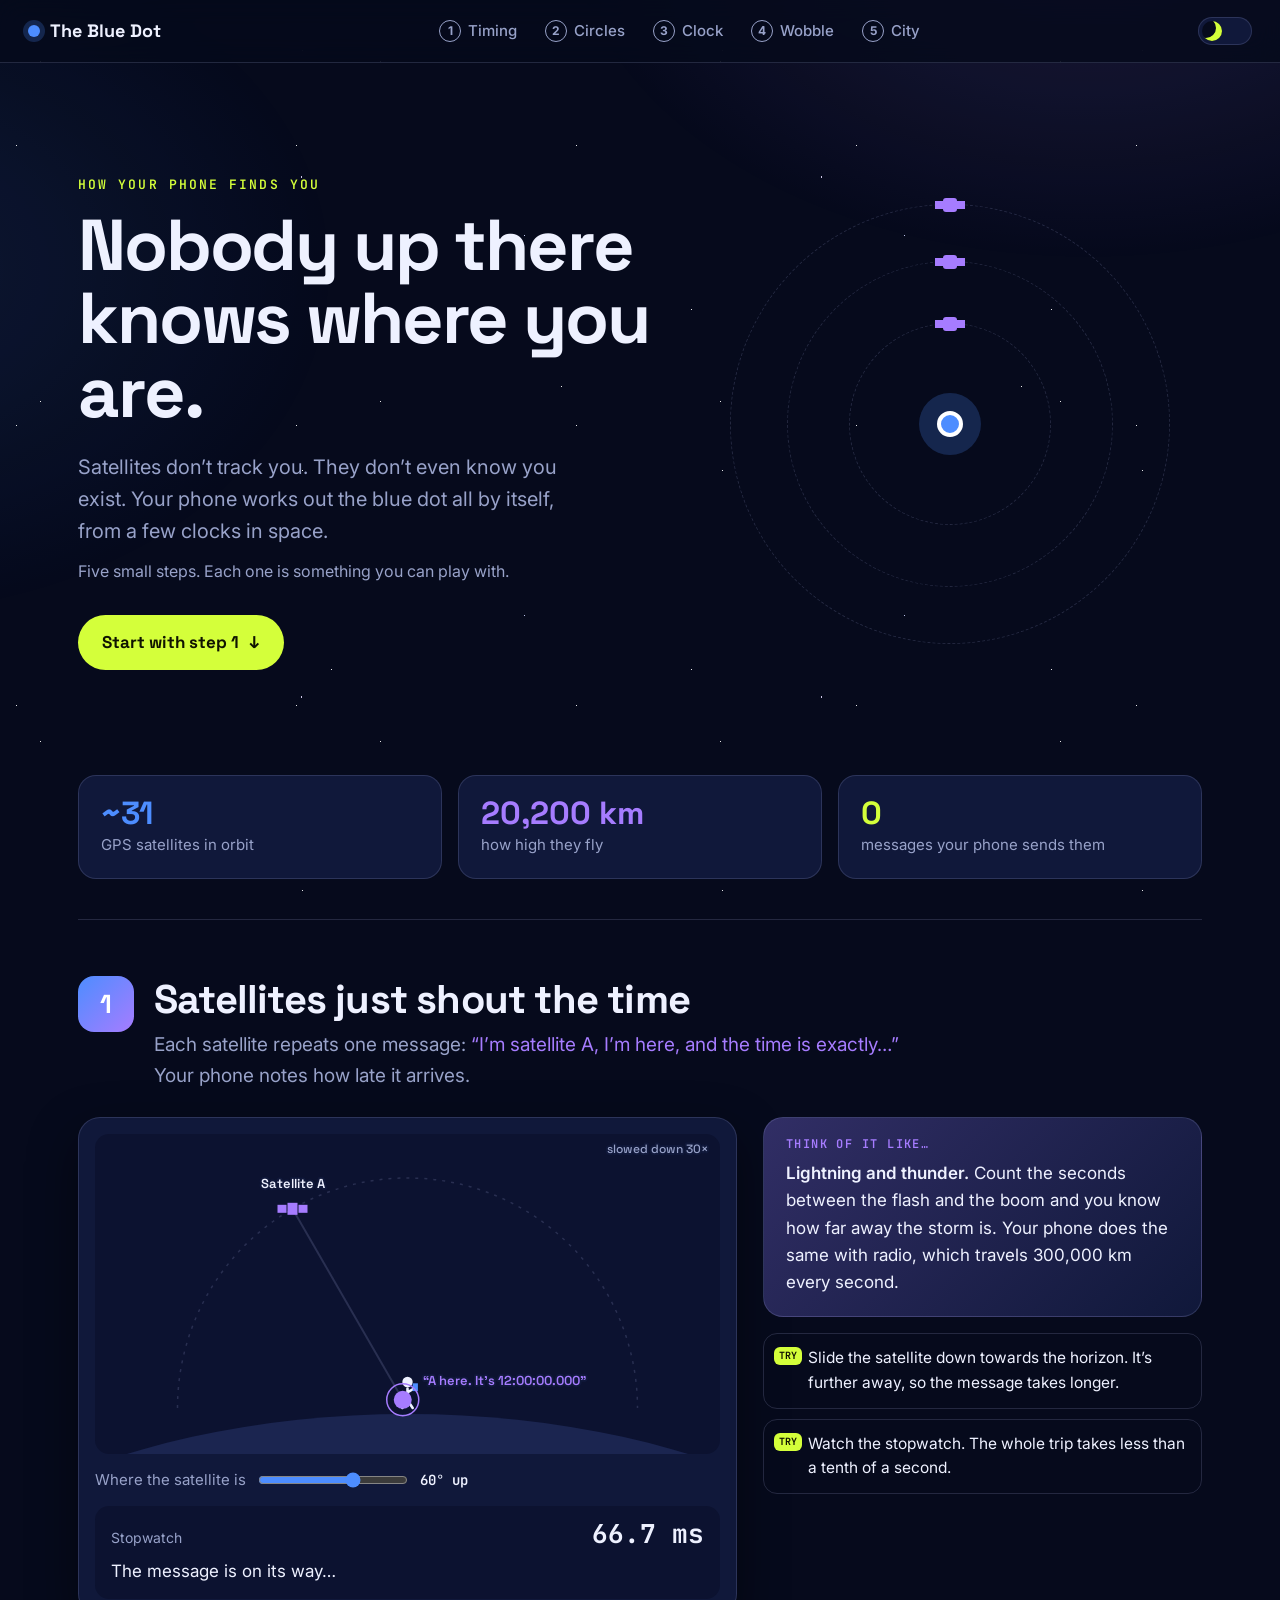
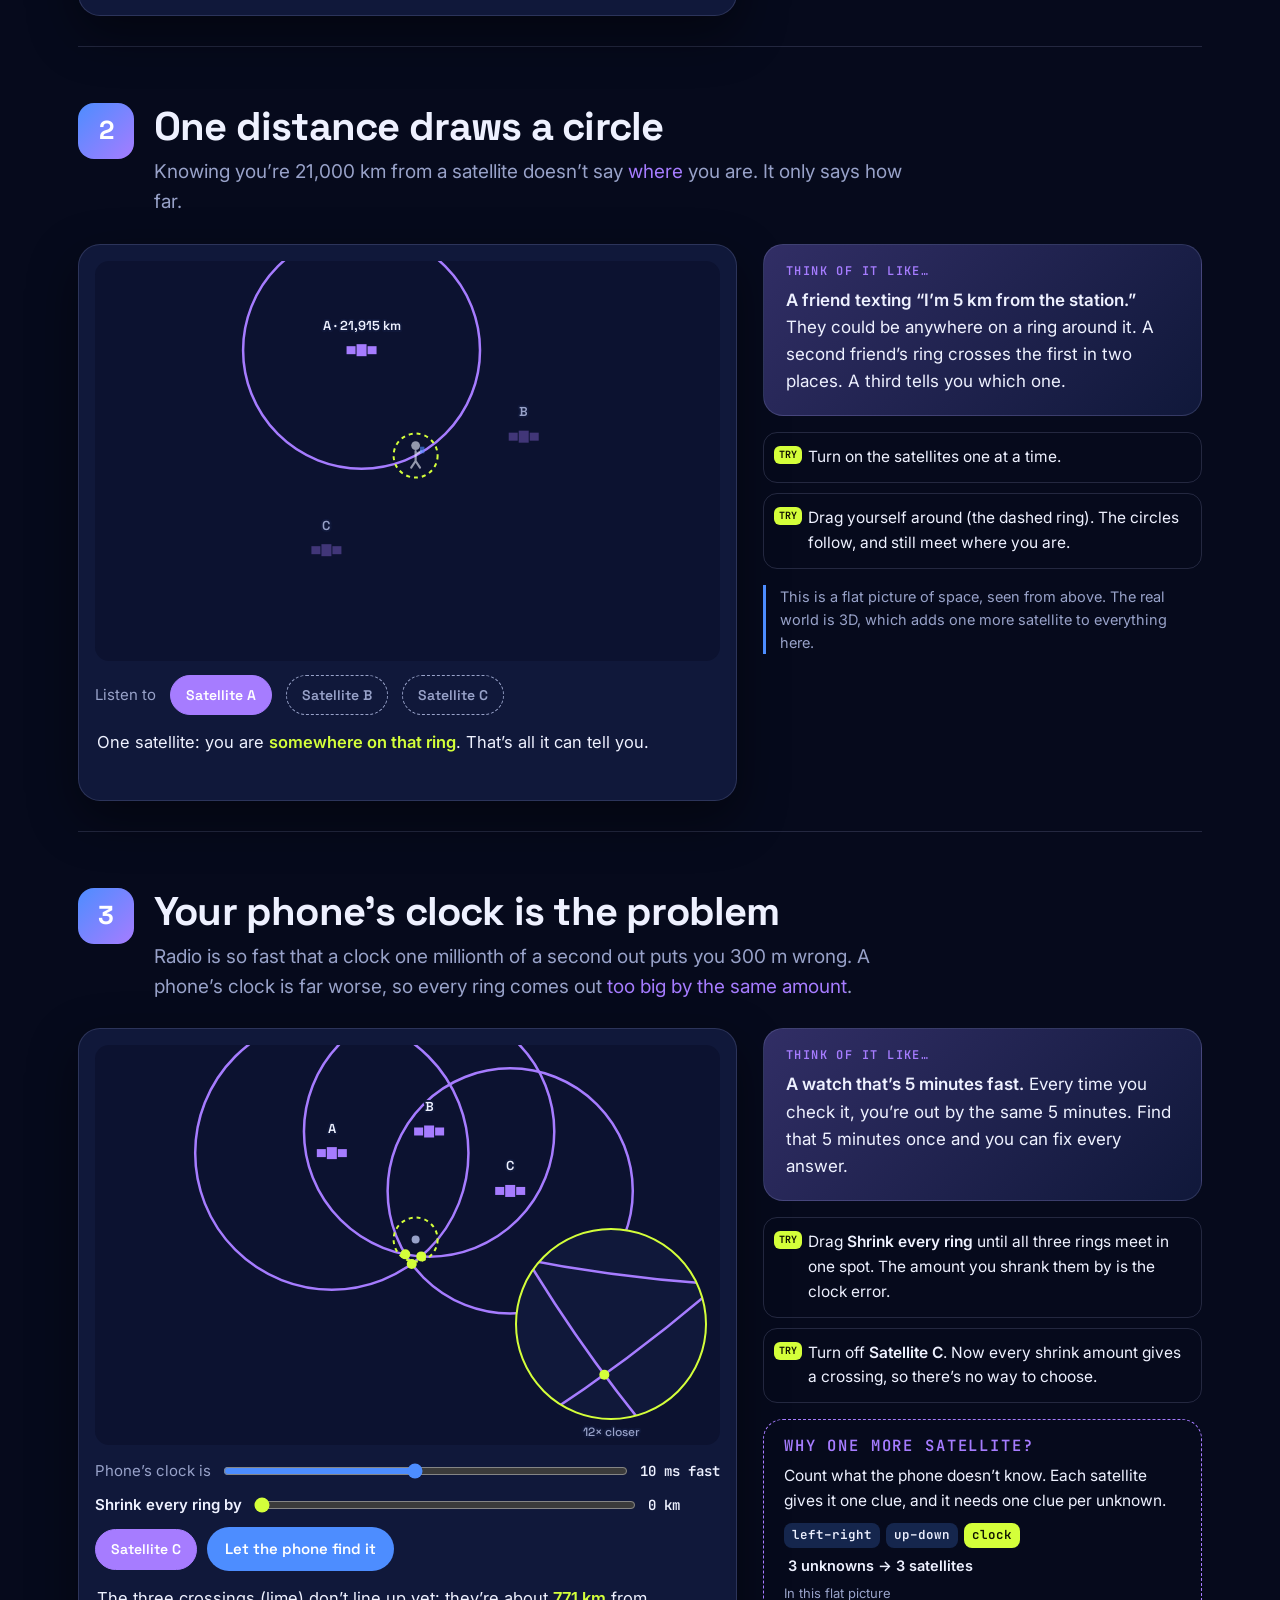
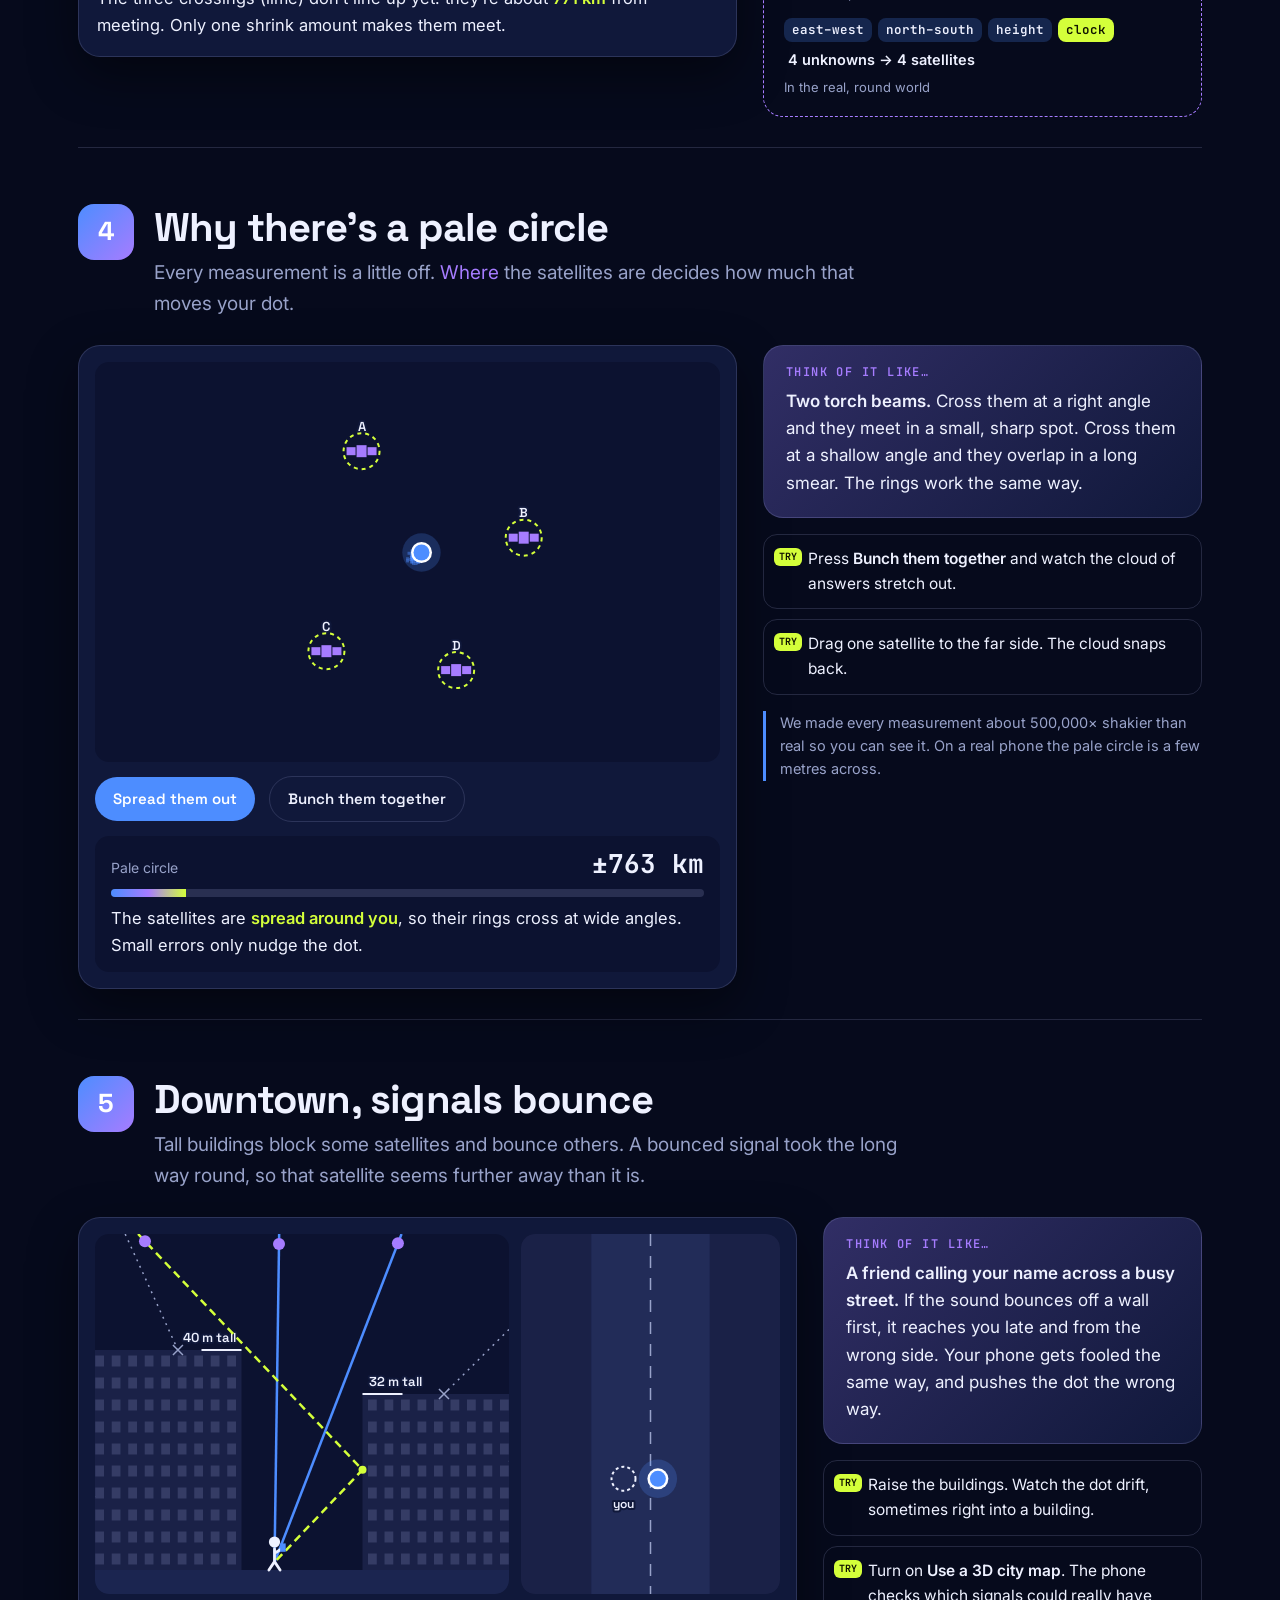
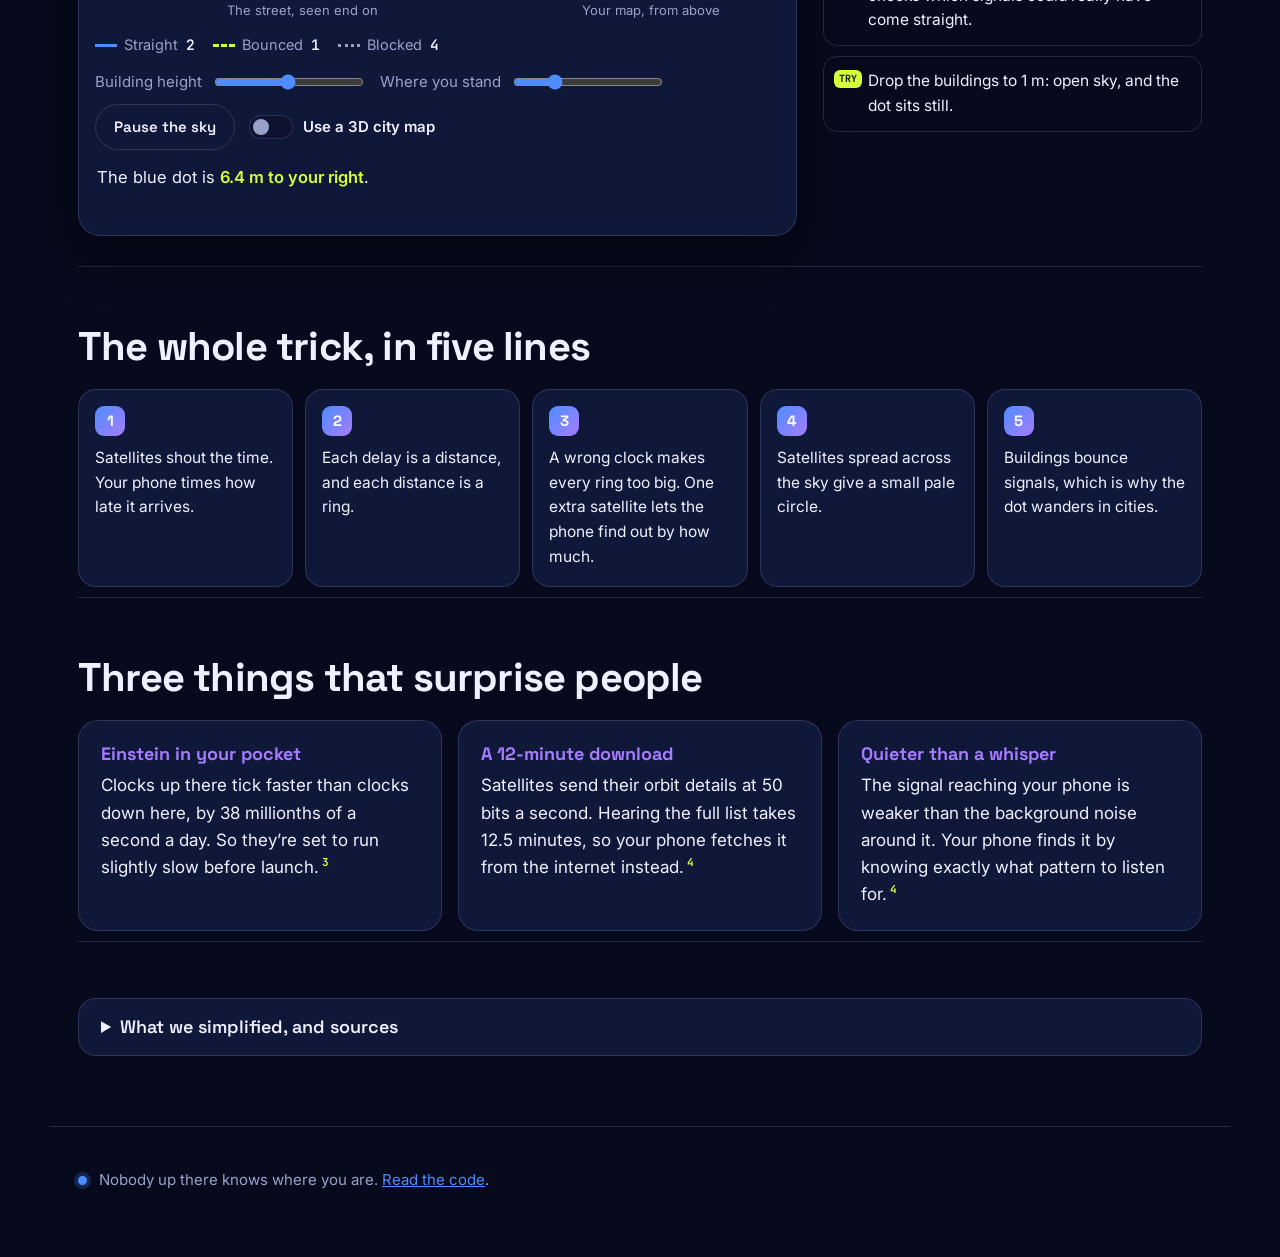
==== commit abdadf99: "Show why the clock needs a fourth satellite; fix step 5 buildings Step 3 now lets the visitor shrink" ====
--- a/submission/index.html
+++ b/submission/index.html
@@ -129,31 +129,45 @@
     <span class="step-num">3</span>
     <div>
       <h2>Your phone&rsquo;s clock is the problem</h2>
-      <p class="big-idea">Radio is so fast that a clock one millionth of a second out puts you 300 m wrong. A phone&rsquo;s clock is far worse than that.</p>
+      <p class="big-idea">Radio is so fast that a clock one millionth of a second out puts you 300 m wrong. A phone&rsquo;s clock is far worse, so every ring comes out <em>too big by the same amount</em>.</p>
     </div>
   </header>
   <div class="step-body">
     <div class="stage">
-      <canvas id="clockCanvas" class="grab" role="img" aria-label="Three rings that are all too big because the phone's clock is fast, and the phone's wrong guess"></canvas>
-      <div class="controls">
+      <canvas id="clockCanvas" class="grab" role="img" aria-label="Rings that are all too big because the phone's clock is fast. Shrink them together until they meet."></canvas>
+      <div class="controls stacked">
         <label class="slider">Phone&rsquo;s clock is
-          <input type="range" id="clockError" min="0" max="20" value="10">
+          <input type="range" id="clockError" min="1" max="20" value="10">
           <output id="clockOut"></output>
         </label>
-        <button type="button" class="btn" id="fixClock">Let the phone fix its clock</button>
+        <label class="slider strong">Shrink every ring by
+          <input type="range" id="shrink" min="0" max="8000" step="10" value="0">
+          <output id="shrinkOut"></output>
+        </label>
+        <div class="row">
+          <button type="button" class="chip" id="useThird" aria-pressed="true">Satellite C</button>
+          <button type="button" class="btn" id="findClock">Let the phone find it</button>
+        </div>
       </div>
       <p class="live" id="clockLive" aria-live="polite"></p>
     </div>
     <aside class="side">
       <div class="analogy">
         <p class="analogy-tag">Think of it like&hellip;</p>
-        <p><b>A watch that&rsquo;s 5 minutes fast.</b> Every time you check it, you&rsquo;re out by the same 5 minutes. Once you know that, you just take 5 minutes off every answer.</p>
-      </div>
-      <ul class="try">
-        <li>Make the clock fast. Every ring grows by the same amount, and they stop meeting.</li>
-        <li>Press <b>Let the phone fix its clock</b>. All the rings shrink together until they meet in one spot.</li>
-      </ul>
-      <p class="note">That&rsquo;s why a real phone needs <b>4 satellites</b>, not 3: one extra to work out the clock.</p>
+        <p><b>A watch that&rsquo;s 5 minutes fast.</b> Every time you check it, you&rsquo;re out by the same 5 minutes. Find that 5 minutes once and you can fix every answer.</p>
+      </div>
+      <ul class="try">
+        <li>Drag <b>Shrink every ring</b> until all three rings meet in one spot. The amount you shrank them by is the clock error.</li>
+        <li>Turn off <b>Satellite C</b>. Now every shrink amount gives a crossing, so there&rsquo;s no way to choose.</li>
+      </ul>
+      <div class="unknowns">
+        <p class="analogy-tag">Why one more satellite?</p>
+        <p>Count what the phone doesn&rsquo;t know. Each satellite gives it one clue, and it needs one clue per unknown.</p>
+        <div class="count"><span>left&ndash;right</span><span>up&ndash;down</span><span class="c">clock</span><b>3 unknowns &rarr; 3 satellites</b></div>
+        <p class="where">In this flat picture</p>
+        <div class="count"><span>east&ndash;west</span><span>north&ndash;south</span><span>height</span><span class="c">clock</span><b>4 unknowns &rarr; 4 satellites</b></div>
+        <p class="where">In the real, round world</p>
+      </div>
     </aside>
   </div>
 </section>
@@ -247,7 +261,7 @@
   <ol class="recap-list">
     <li><span>1</span>Satellites shout the time. Your phone times how late it arrives.</li>
     <li><span>2</span>Each delay is a distance, and each distance is a ring.</li>
-    <li><span>3</span>The rings meet where you are, once the phone has fixed its own clock.</li>
+    <li><span>3</span>A wrong clock makes every ring too big. One extra satellite lets the phone find out by how much.</li>
     <li><span>4</span>Satellites spread across the sky give a small pale circle.</li>
     <li><span>5</span>Buildings bounce signals, which is why the dot wanders in cities.</li>
   </ol>
--- a/submission/css/style.css
+++ b/submission/css/style.css
@@ -151,6 +151,20 @@
 #timingCanvas { height: 320px; }
 
 .controls { display: flex; flex-wrap: wrap; align-items: center; gap: 10px 14px; margin-top: 14px; }
+.controls.stacked { flex-direction: column; align-items: stretch; }
+.controls.stacked .slider { justify-content: space-between; }
+.controls.stacked .slider input { flex: 1; min-width: 120px; }
+.controls .row { display: flex; flex-wrap: wrap; gap: 10px; align-items: center; }
+.slider.strong { color: var(--text); font-weight: 600; }
+.slider.strong input { accent-color: var(--accent); }
+.unknowns { padding: 18px 20px; border-radius: 20px; border: 1px dashed var(--violet); }
+.unknowns p { margin: 0 0 10px; font-size: 15.5px; }
+.count { display: flex; flex-wrap: wrap; align-items: center; gap: 6px; }
+.count span { font: 600 12.5px/1 "JetBrains Mono", monospace; padding: 6px 8px; border-radius: 8px; background: var(--blue-soft); color: var(--text); }
+.count span.c { background: var(--accent); color: #101400; }
+.count b { font-size: 14.5px; margin-left: 4px; }
+.unknowns .where { font-size: 13px; color: var(--muted); margin: 6px 0 14px; }
+.unknowns .where:last-child { margin-bottom: 0; }
 .controls-label { color: var(--muted); font-size: 15px; }
 .slider { display: flex; align-items: center; gap: 10px; font-size: 15px; color: var(--muted); flex-wrap: wrap; }
 .slider input { accent-color: var(--blue); width: 150px; }
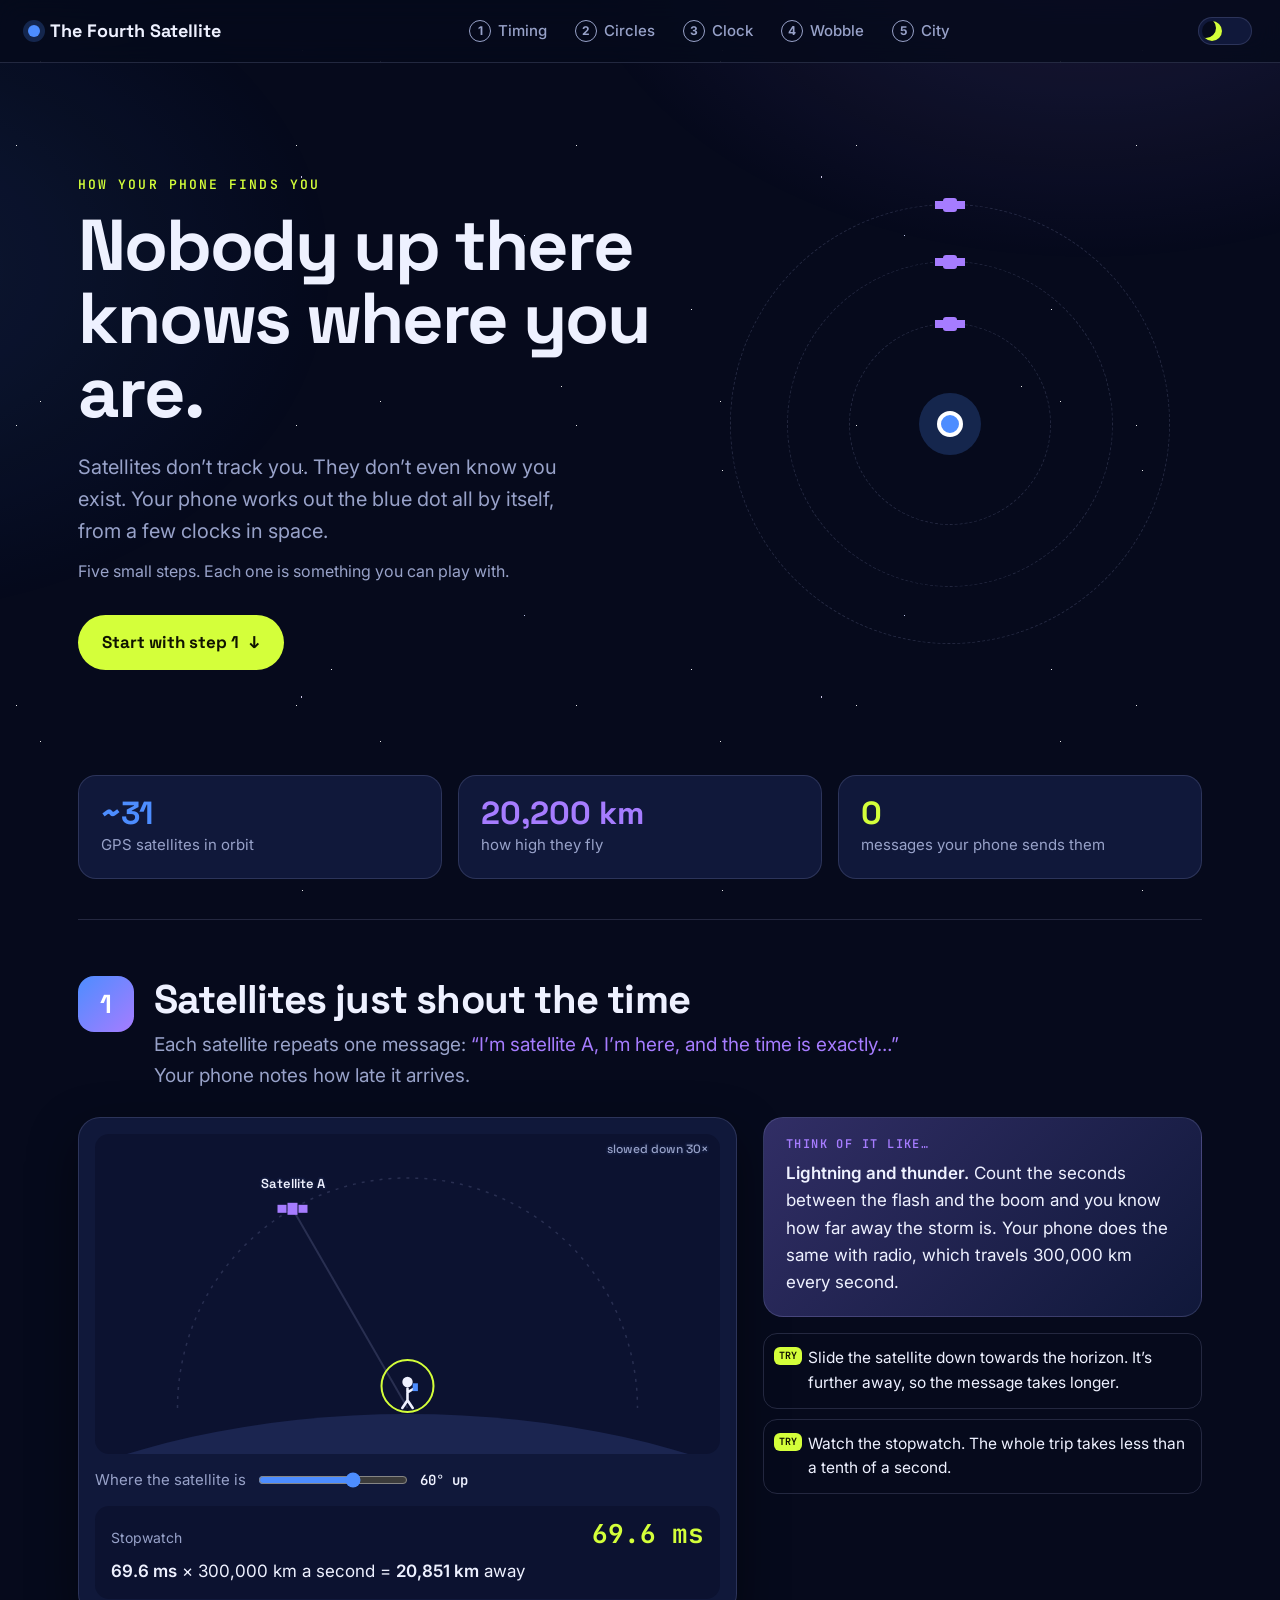
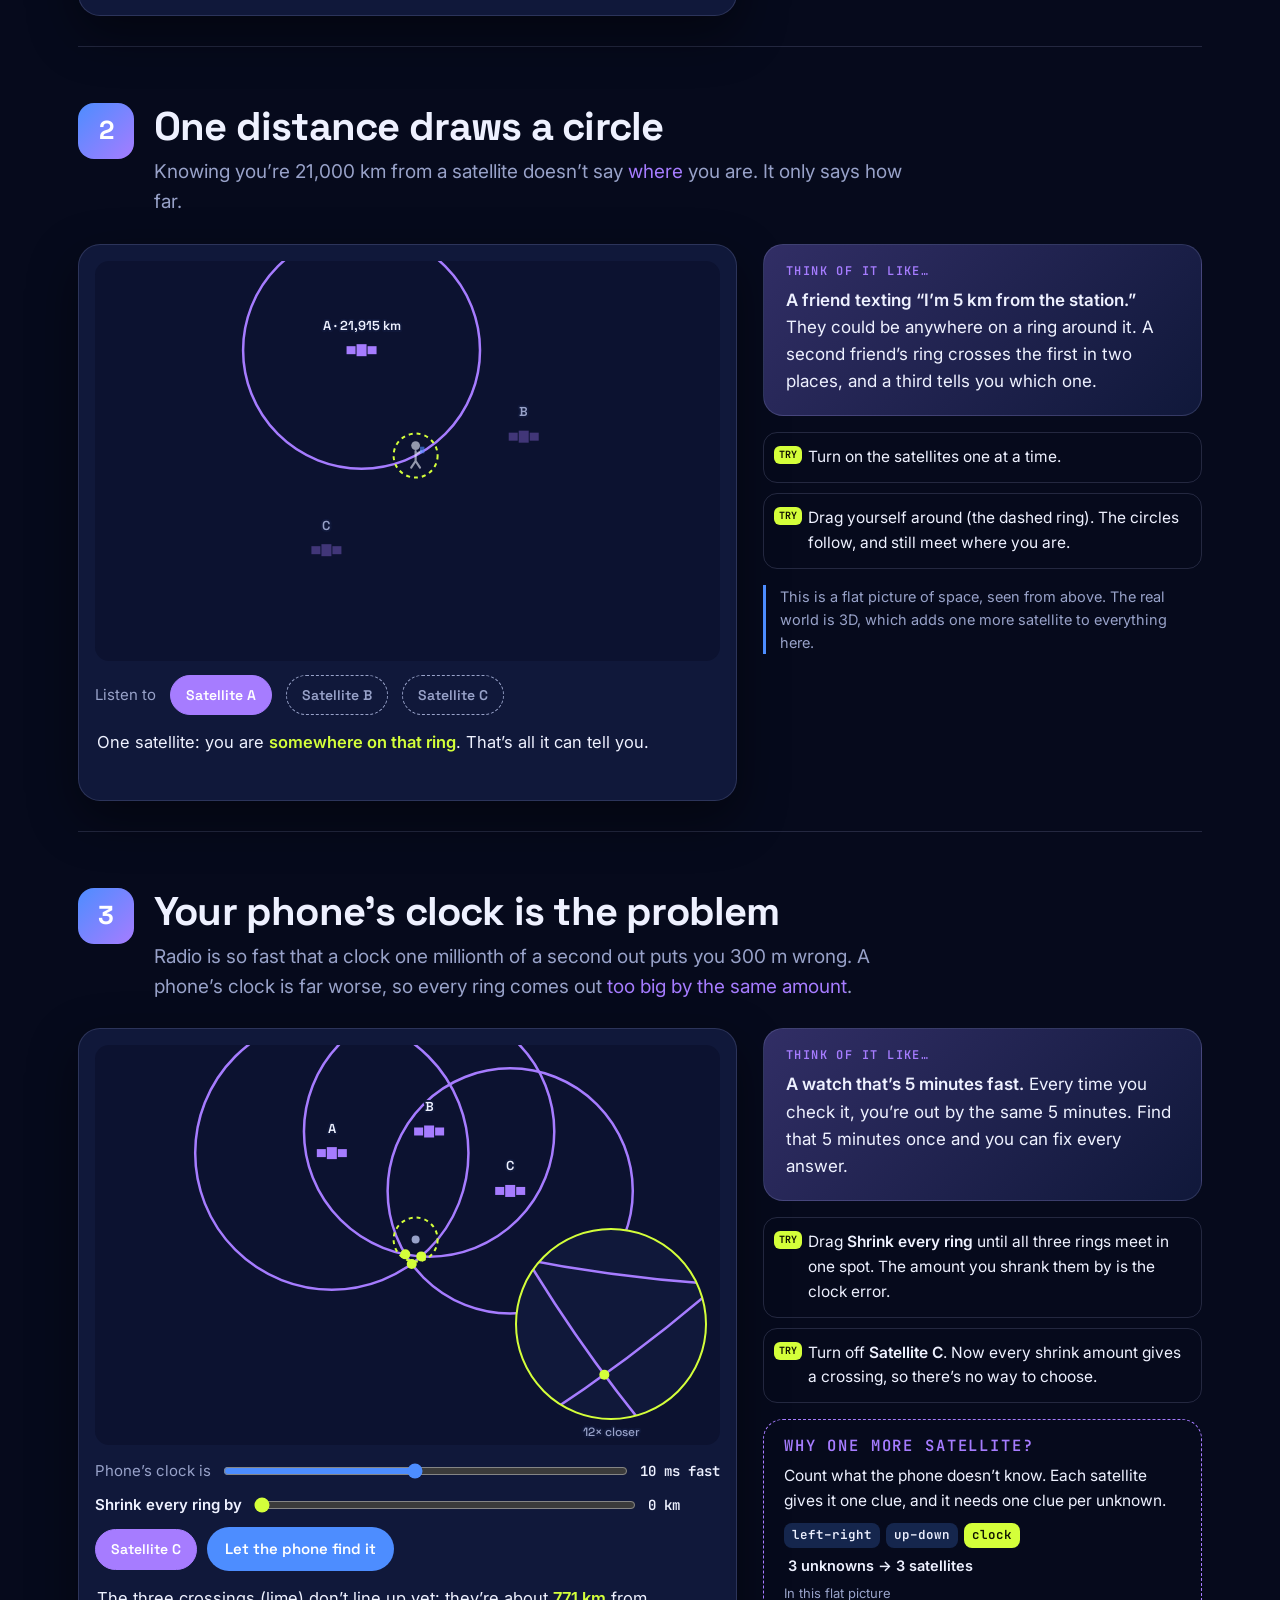
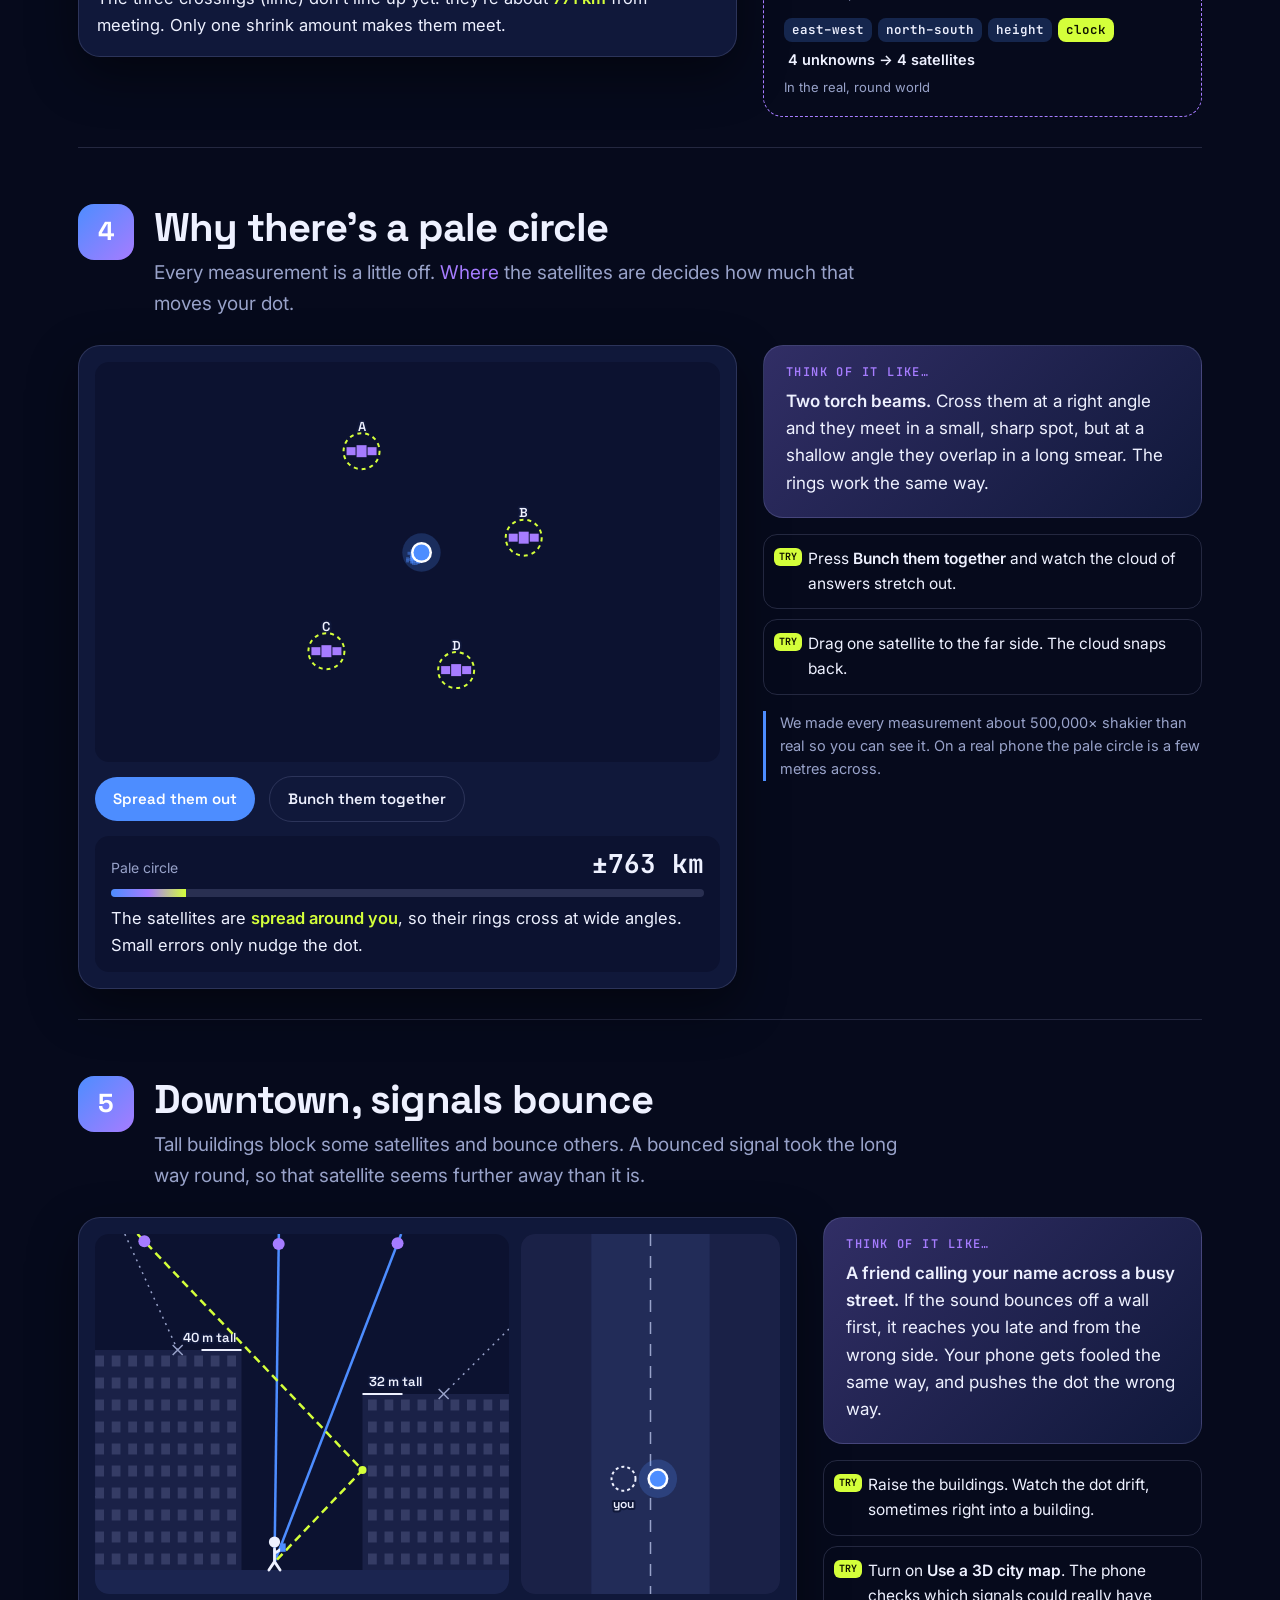
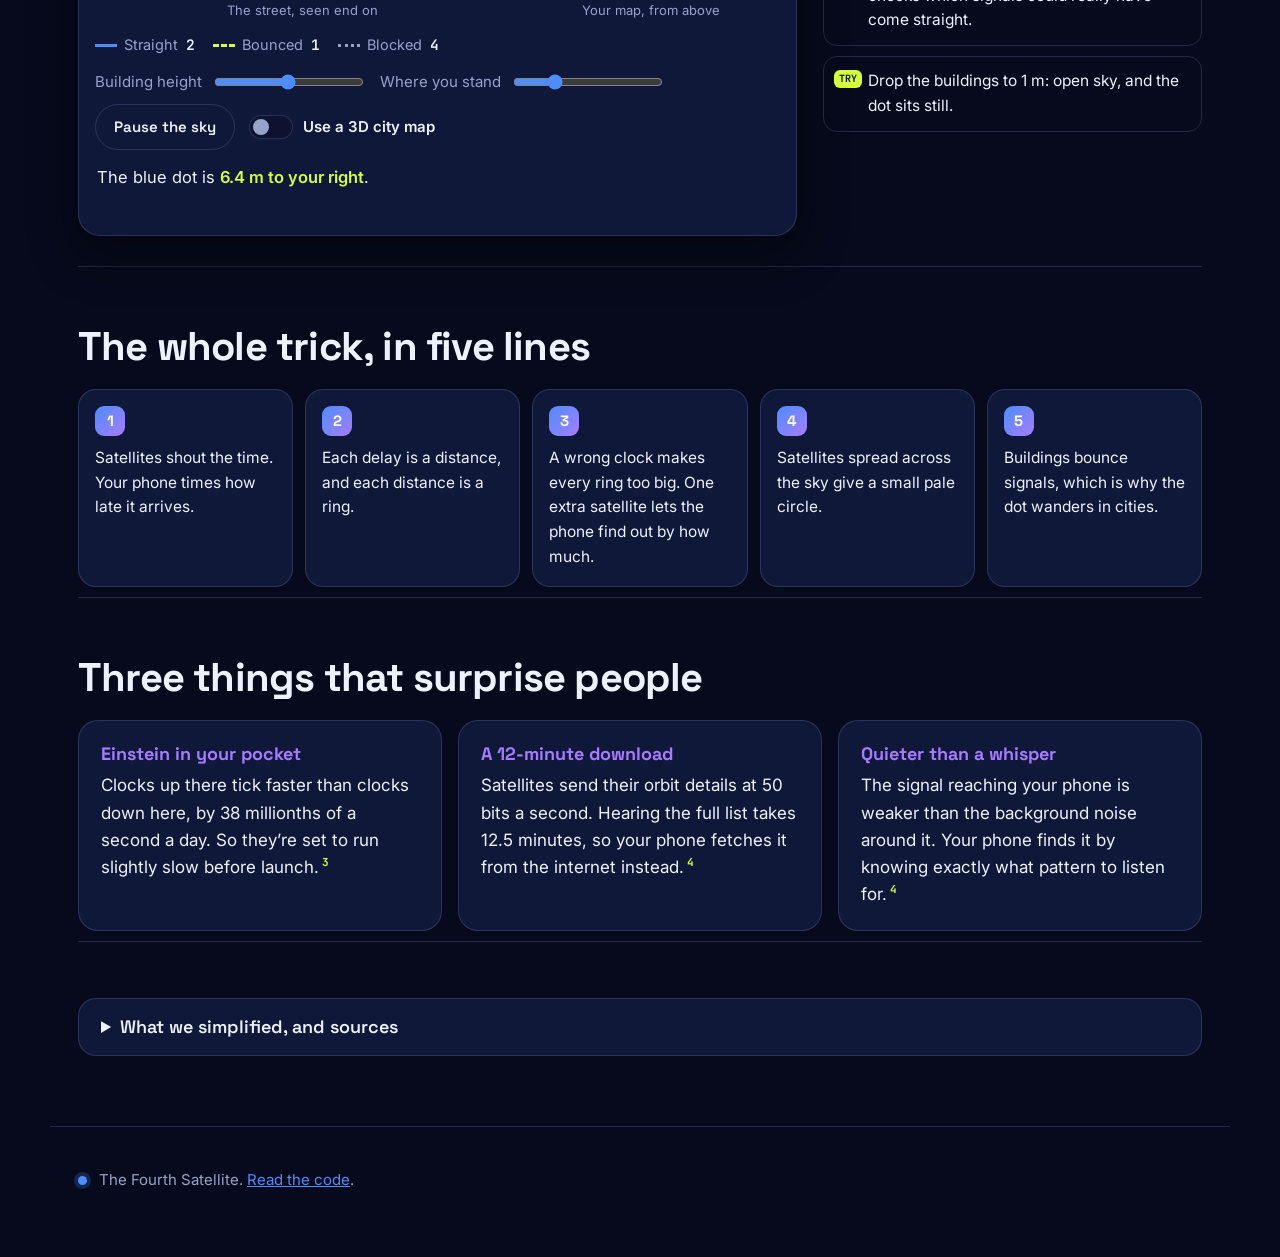
==== commit a6ba35e7: "Resolve conflicts between code, page text and docs - Keep the receiver away from the true position: " ====
--- a/submission/index.html
+++ b/submission/index.html
@@ -3,7 +3,7 @@
 <head>
 <meta charset="utf-8">
 <meta name="viewport" content="width=device-width, initial-scale=1">
-<title>Nobody up there knows where you are</title>
+<title>The Fourth Satellite</title>
 <meta name="description" content="How your phone finds the blue dot on the map, in five small steps you can play with.">
 <script>document.documentElement.dataset.theme = localStorage.getItem('blue-dot-theme') || 'dark';</script>
 <link rel="preconnect" href="https://fonts.googleapis.com">
@@ -15,7 +15,7 @@
 <body>
 
 <header class="nav">
-  <a class="brand" href="#top"><span class="brand-dot"></span>The Blue Dot</a>
+  <a class="brand" href="#top"><span class="brand-dot"></span>The Fourth Satellite</a>
   <nav class="nav-steps" aria-label="Steps">
     <a href="#step1"><span>1</span>Timing</a>
     <a href="#step2"><span>2</span>Circles</a>
@@ -112,7 +112,7 @@
     <aside class="side">
       <div class="analogy">
         <p class="analogy-tag">Think of it like&hellip;</p>
-        <p><b>A friend texting &ldquo;I&rsquo;m 5 km from the station.&rdquo;</b> They could be anywhere on a ring around it. A second friend&rsquo;s ring crosses the first in two places. A third tells you which one.</p>
+        <p><b>A friend texting &ldquo;I&rsquo;m 5 km from the station.&rdquo;</b> They could be anywhere on a ring around it. A second friend&rsquo;s ring crosses the first in two places, and a third tells you which one.</p>
       </div>
       <ul class="try">
         <li>Turn on the satellites one at a time.</li>
@@ -197,7 +197,7 @@
     <aside class="side">
       <div class="analogy">
         <p class="analogy-tag">Think of it like&hellip;</p>
-        <p><b>Two torch beams.</b> Cross them at a right angle and they meet in a small, sharp spot. Cross them at a shallow angle and they overlap in a long smear. The rings work the same way.</p>
+        <p><b>Two torch beams.</b> Cross them at a right angle and they meet in a small, sharp spot, but at a shallow angle they overlap in a long smear. The rings work the same way.</p>
       </div>
       <ul class="try">
         <li>Press <b>Bunch them together</b> and watch the cloud of answers stretch out.</li>
@@ -289,9 +289,10 @@
   <details>
     <summary>What we simplified, and sources</summary>
     <ul>
+      <li>Step 1&rsquo;s arc isn&rsquo;t to scale, but its distance and delay come from a real orbit 20,200 km up.</li>
       <li>Steps 2 to 4 are a flat picture, so 3 satellites do the job that 4 do in the real, 3D world.</li>
       <li>Step 4&rsquo;s wobble is hugely exaggerated, so you can see it.</li>
-      <li>Step 5 has one bounce at most, flat glass walls and a perfect city map.</li>
+      <li>Step 5 has one bounce at most, flat glass walls and a perfect city map. Its sky turns about 140&times; faster than real life.</li>
       <li>Nothing slows the signal down on its way (in real life the upper air adds a few metres).</li>
     </ul>
     <ol class="sources">
@@ -301,14 +302,14 @@
       <li id="n4">50 bits a second, 12.5 minutes for the full list, and the signal&rsquo;s strength and pattern: the GPS specification IS-GPS-200.</li>
       <li id="n5">3D-map-aided positioning on Android from 2020: F. van Diggelen, &ldquo;Improving urban GPS accuracy for your app&rdquo;, Android Developers Blog.</li>
     </ol>
-    <p>All of it runs in your browser: about 770 lines of our own JavaScript, no libraries. <a href="https://github.com/" id="repoLink">Read the code on GitHub</a>.</p>
+    <p>All of it runs in your browser: about 830 lines of JavaScript, no libraries, built on the organisers&rsquo; exemplar. <a href="https://github.com/" id="repoLink">Read the code on GitHub</a>.</p>
   </details>
 </section>
 
 </main>
 
 <footer class="foot">
-  <p><span class="brand-dot"></span> Nobody up there knows where you are. <a href="https://github.com/" class="repo">Read the code</a>.</p>
+  <p><span class="brand-dot"></span> The Fourth Satellite. <a href="https://github.com/" class="repo">Read the code</a>.</p>
 </footer>
 
 <script src="../links.js"></script>
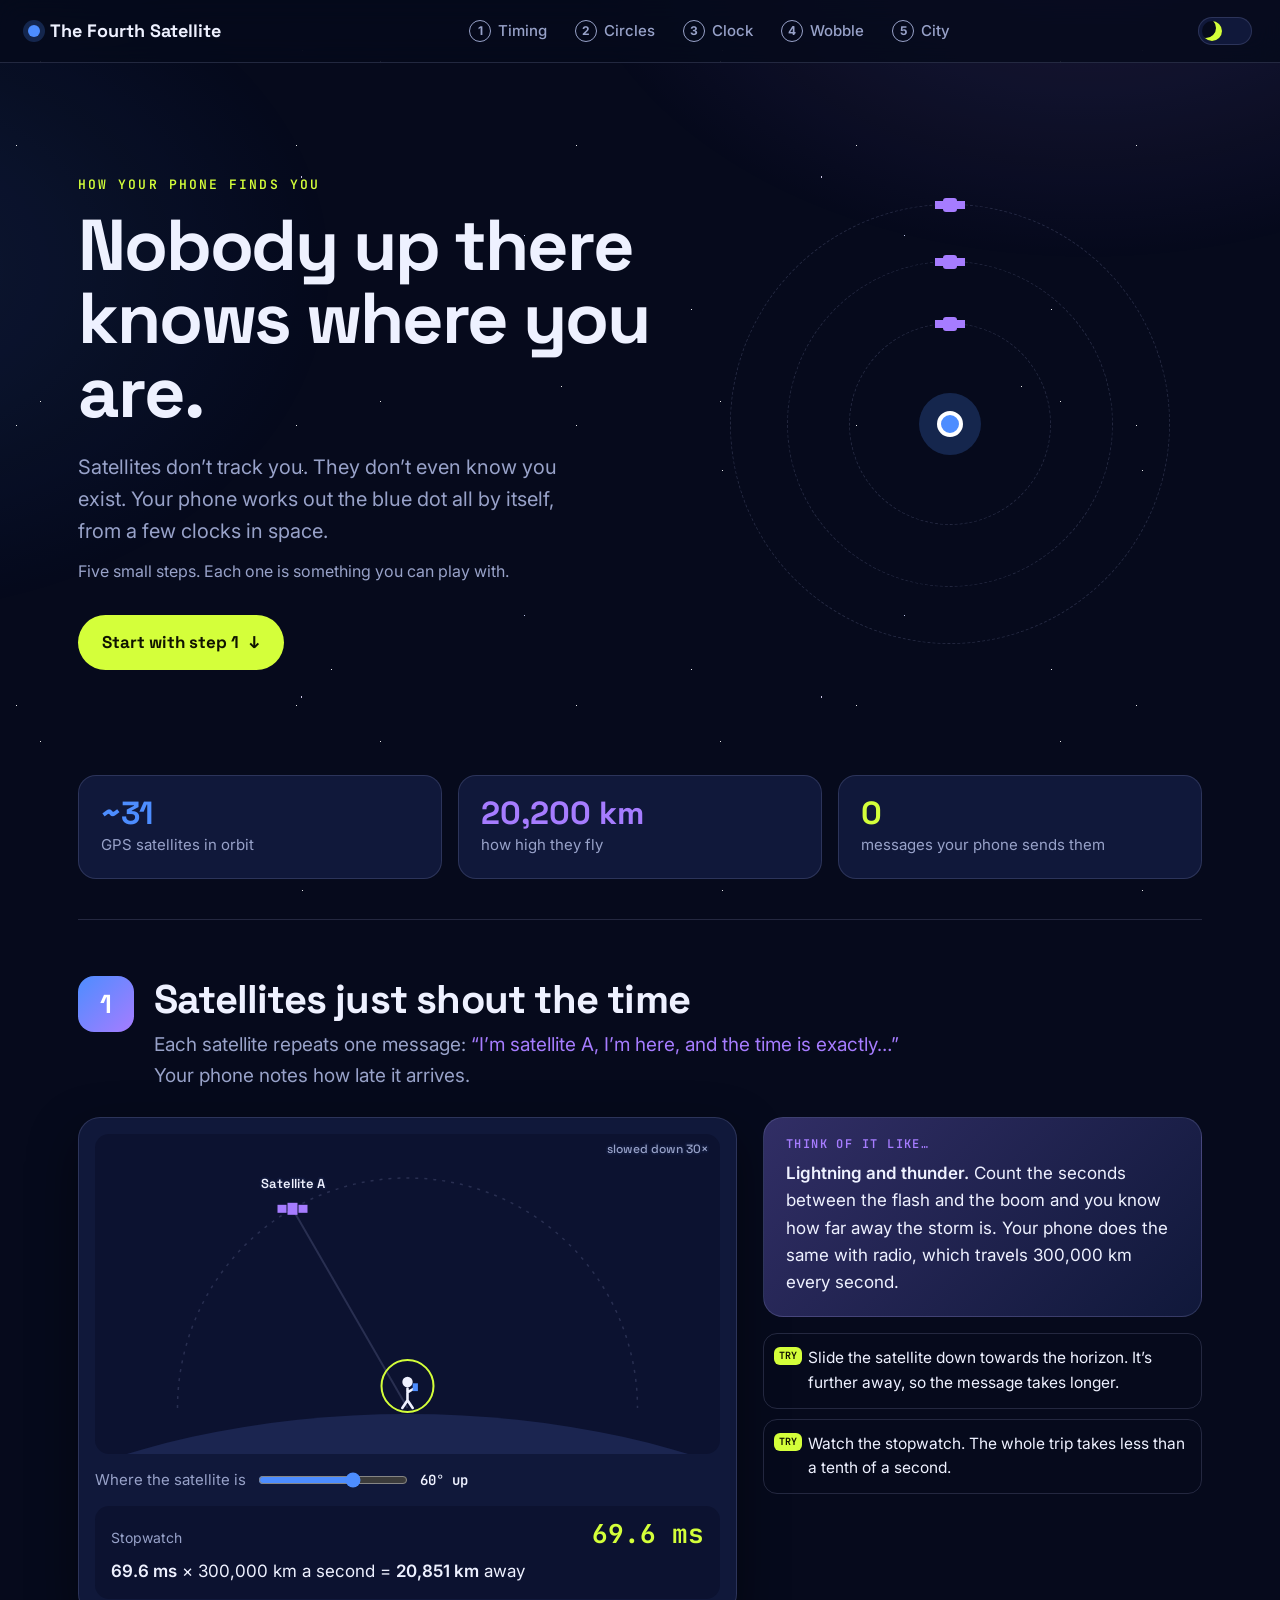
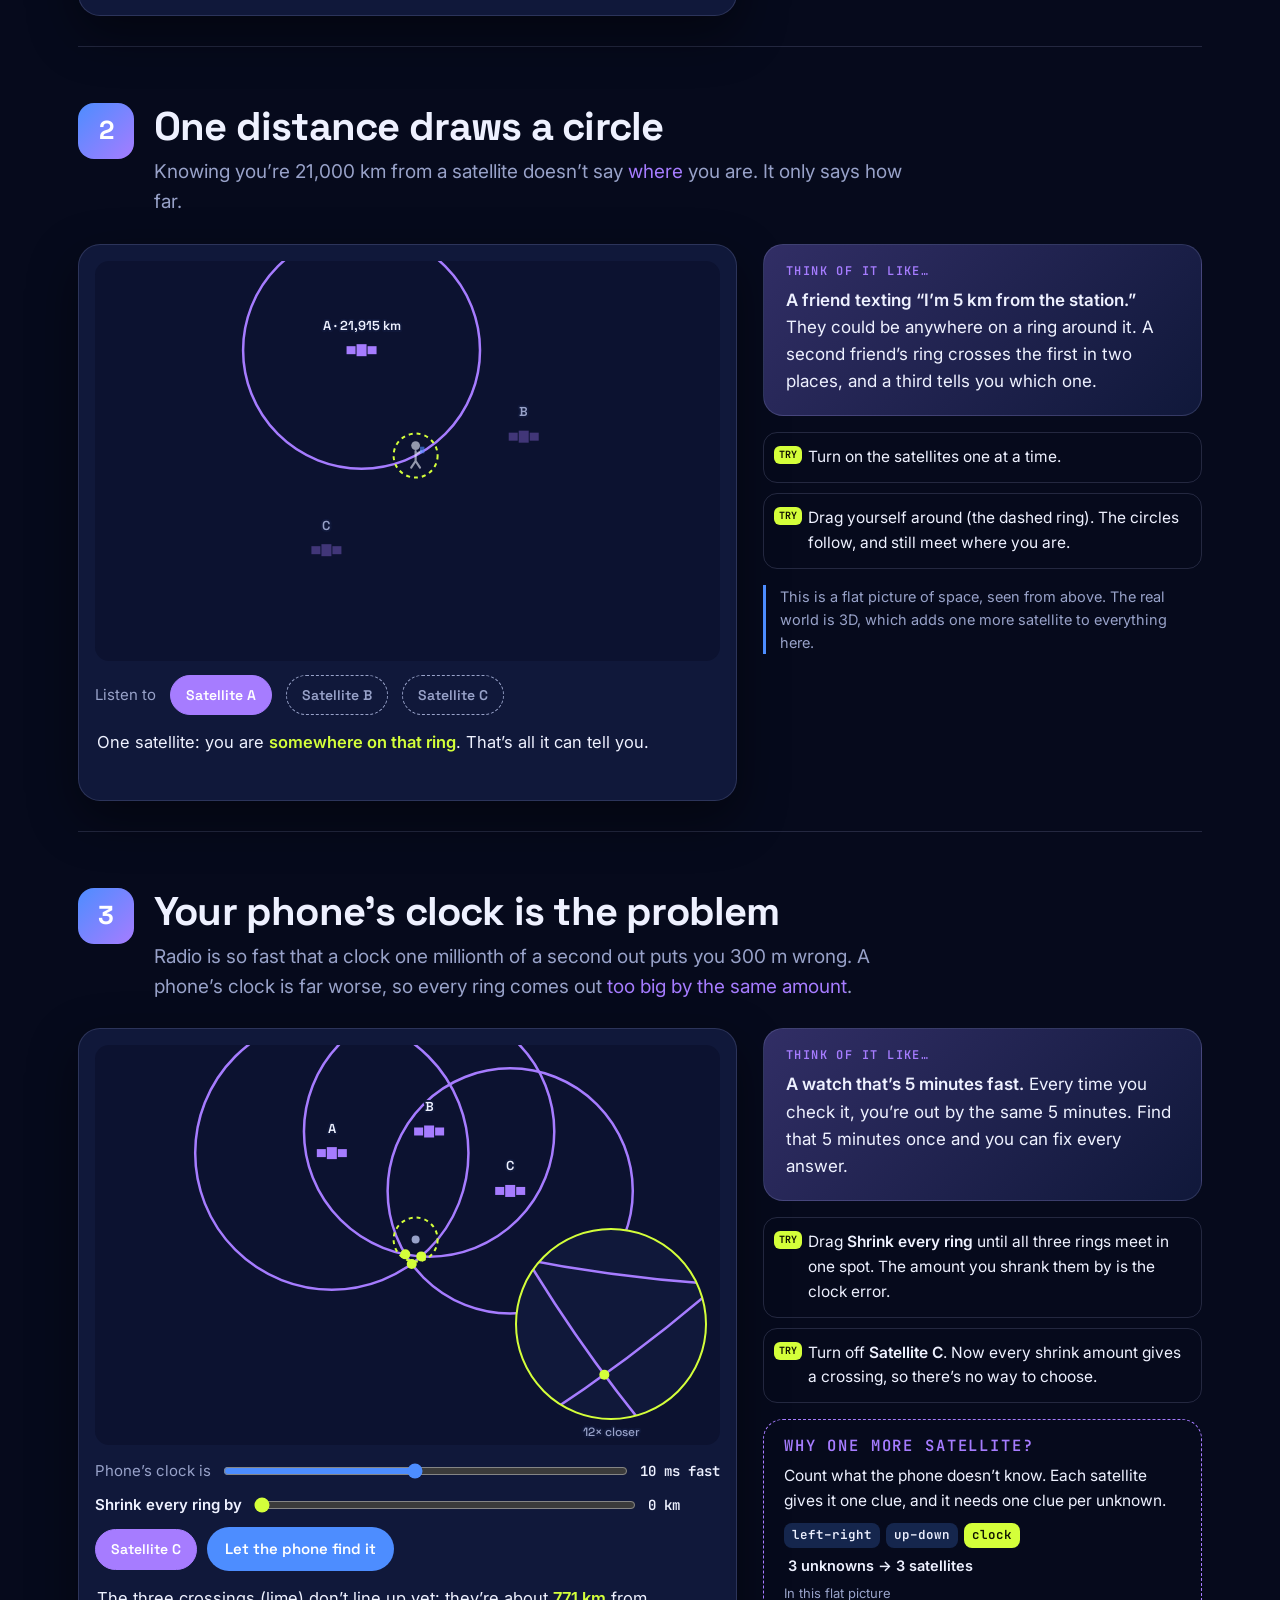
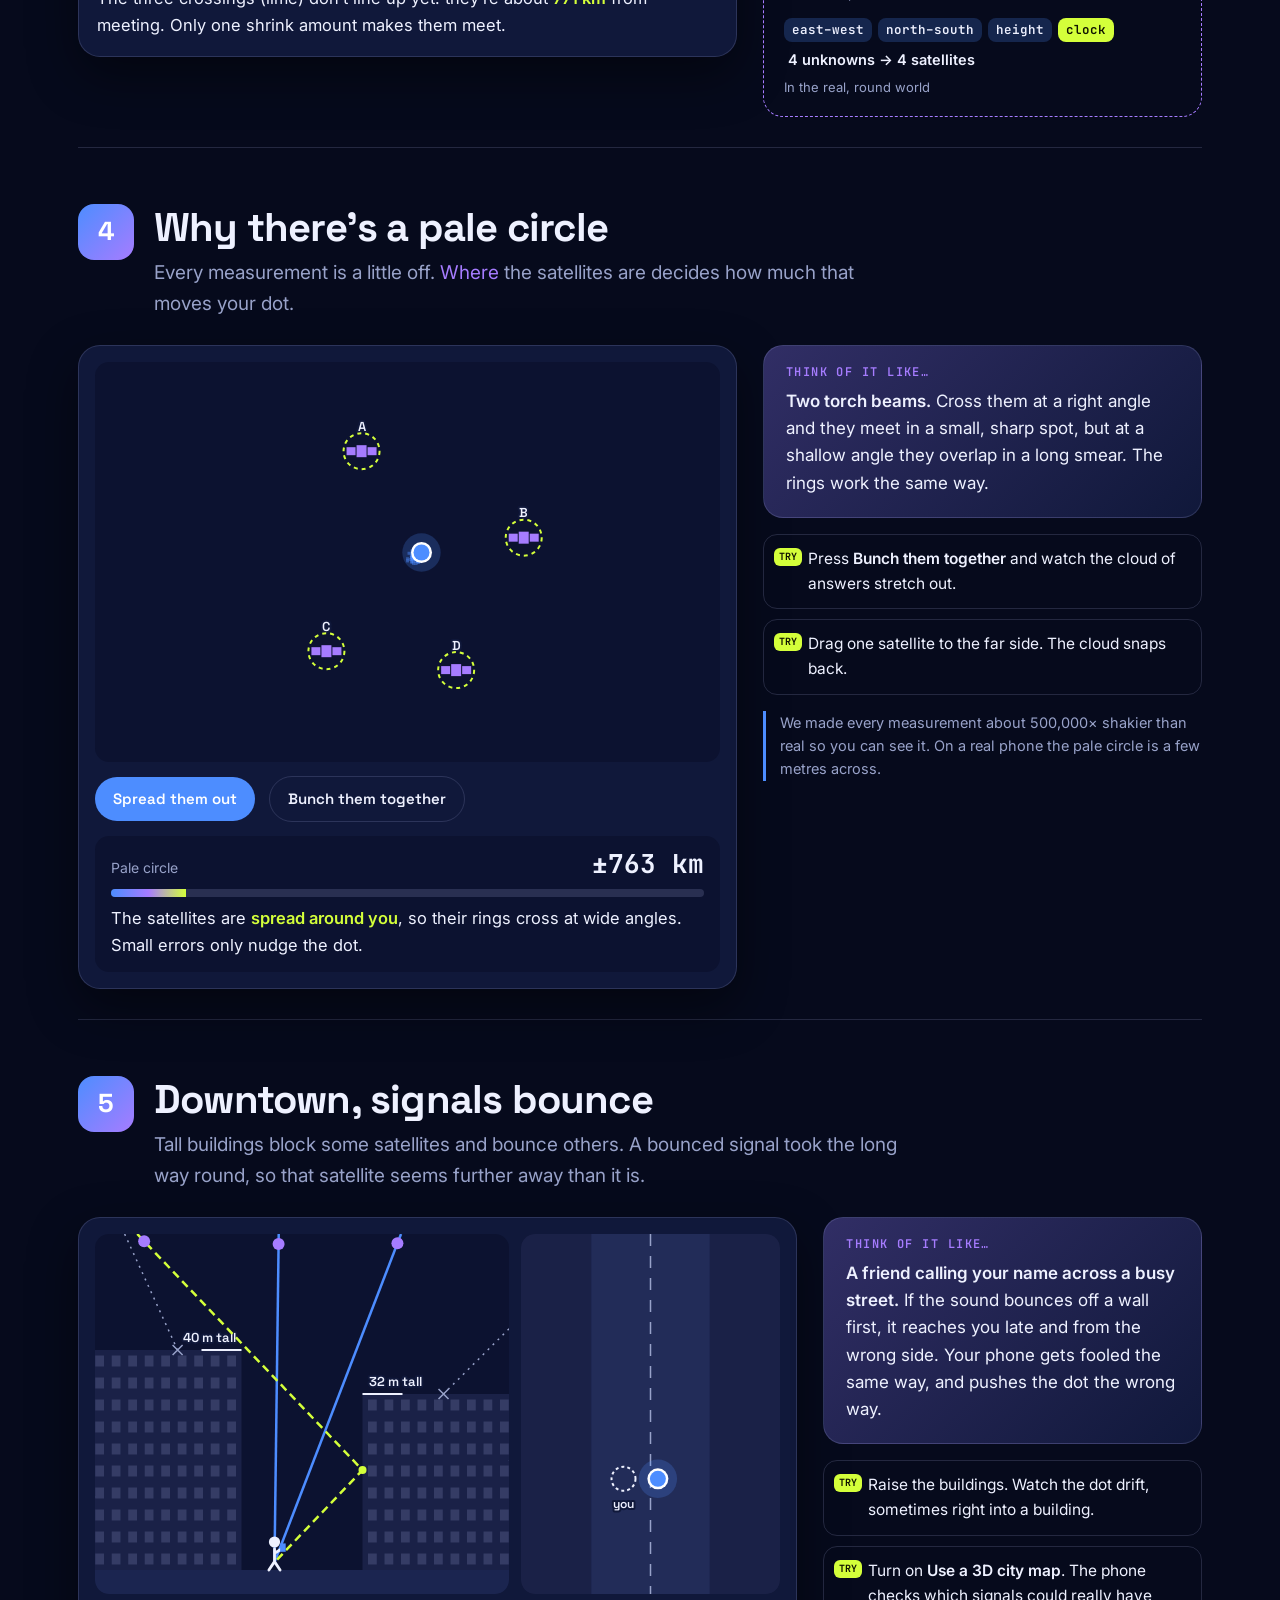
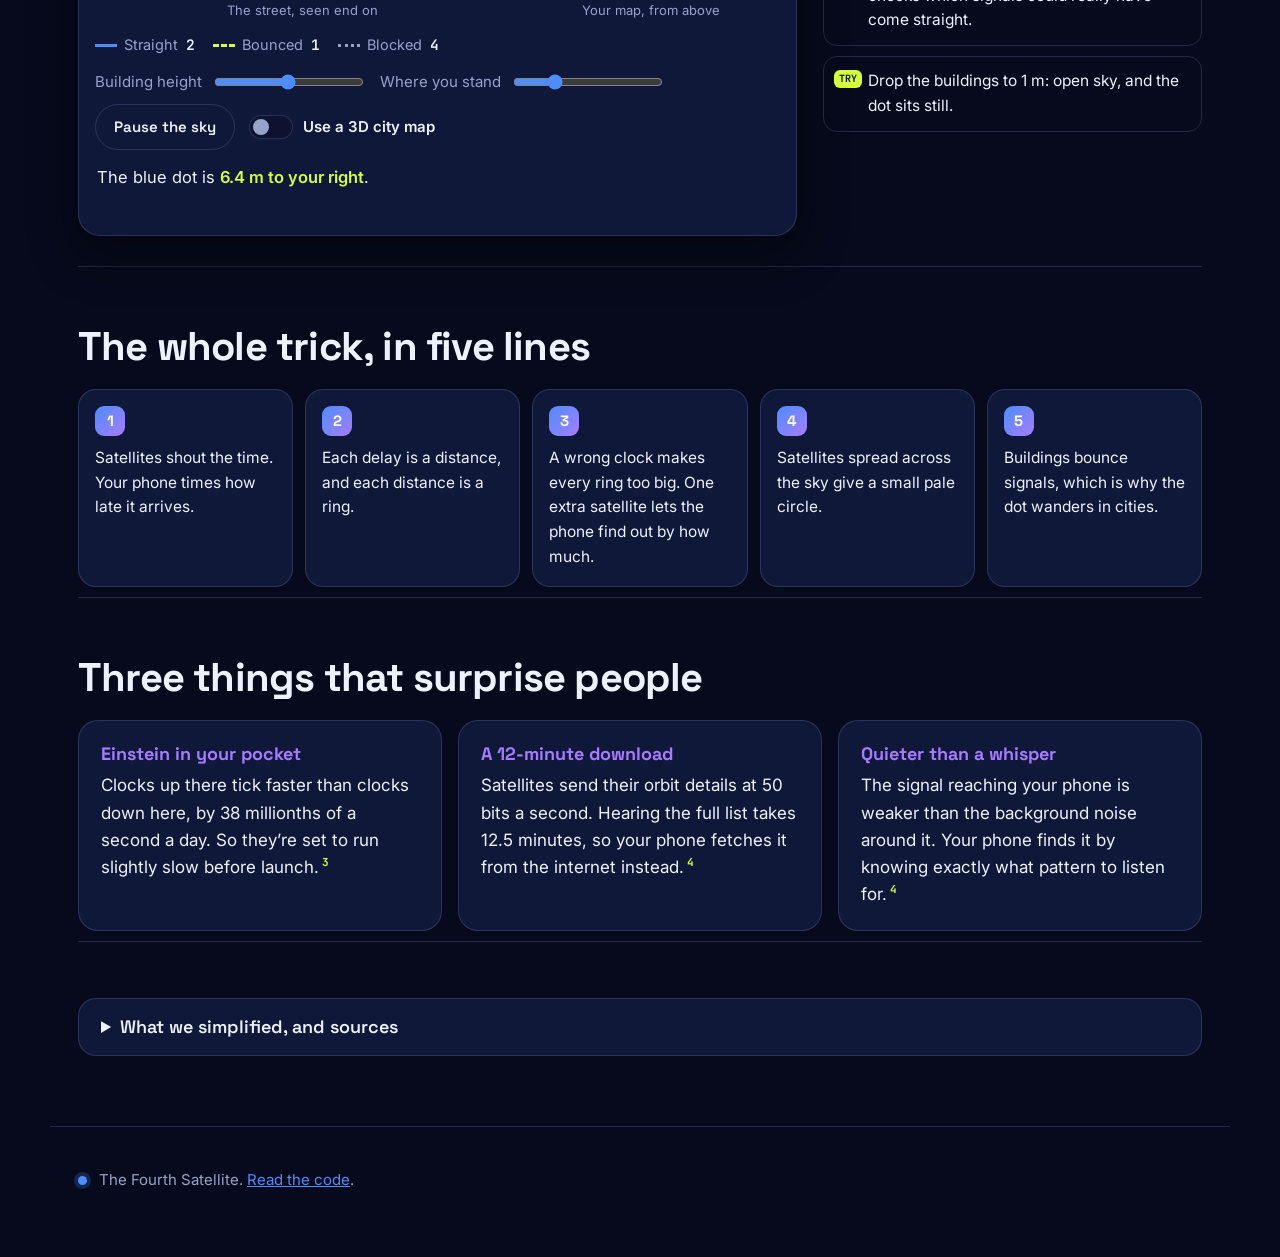
==== commit 61695025: "Fix step 5 stale dot, stop caption rewrites, add receiver tests - Step 5 says "No fix" and fades the" ====
--- a/submission/index.html
+++ b/submission/index.html
@@ -302,7 +302,7 @@
       <li id="n4">50 bits a second, 12.5 minutes for the full list, and the signal&rsquo;s strength and pattern: the GPS specification IS-GPS-200.</li>
       <li id="n5">3D-map-aided positioning on Android from 2020: F. van Diggelen, &ldquo;Improving urban GPS accuracy for your app&rdquo;, Android Developers Blog.</li>
     </ol>
-    <p>All of it runs in your browser: about 830 lines of JavaScript, no libraries, built on the organisers&rsquo; exemplar. <a href="https://github.com/" id="repoLink">Read the code on GitHub</a>.</p>
+    <p>All of it runs in your browser: about 850 lines of JavaScript, no libraries, built on the organisers&rsquo; exemplar. <a href="https://github.com/" id="repoLink">Read the code on GitHub</a>.</p>
   </details>
 </section>
 
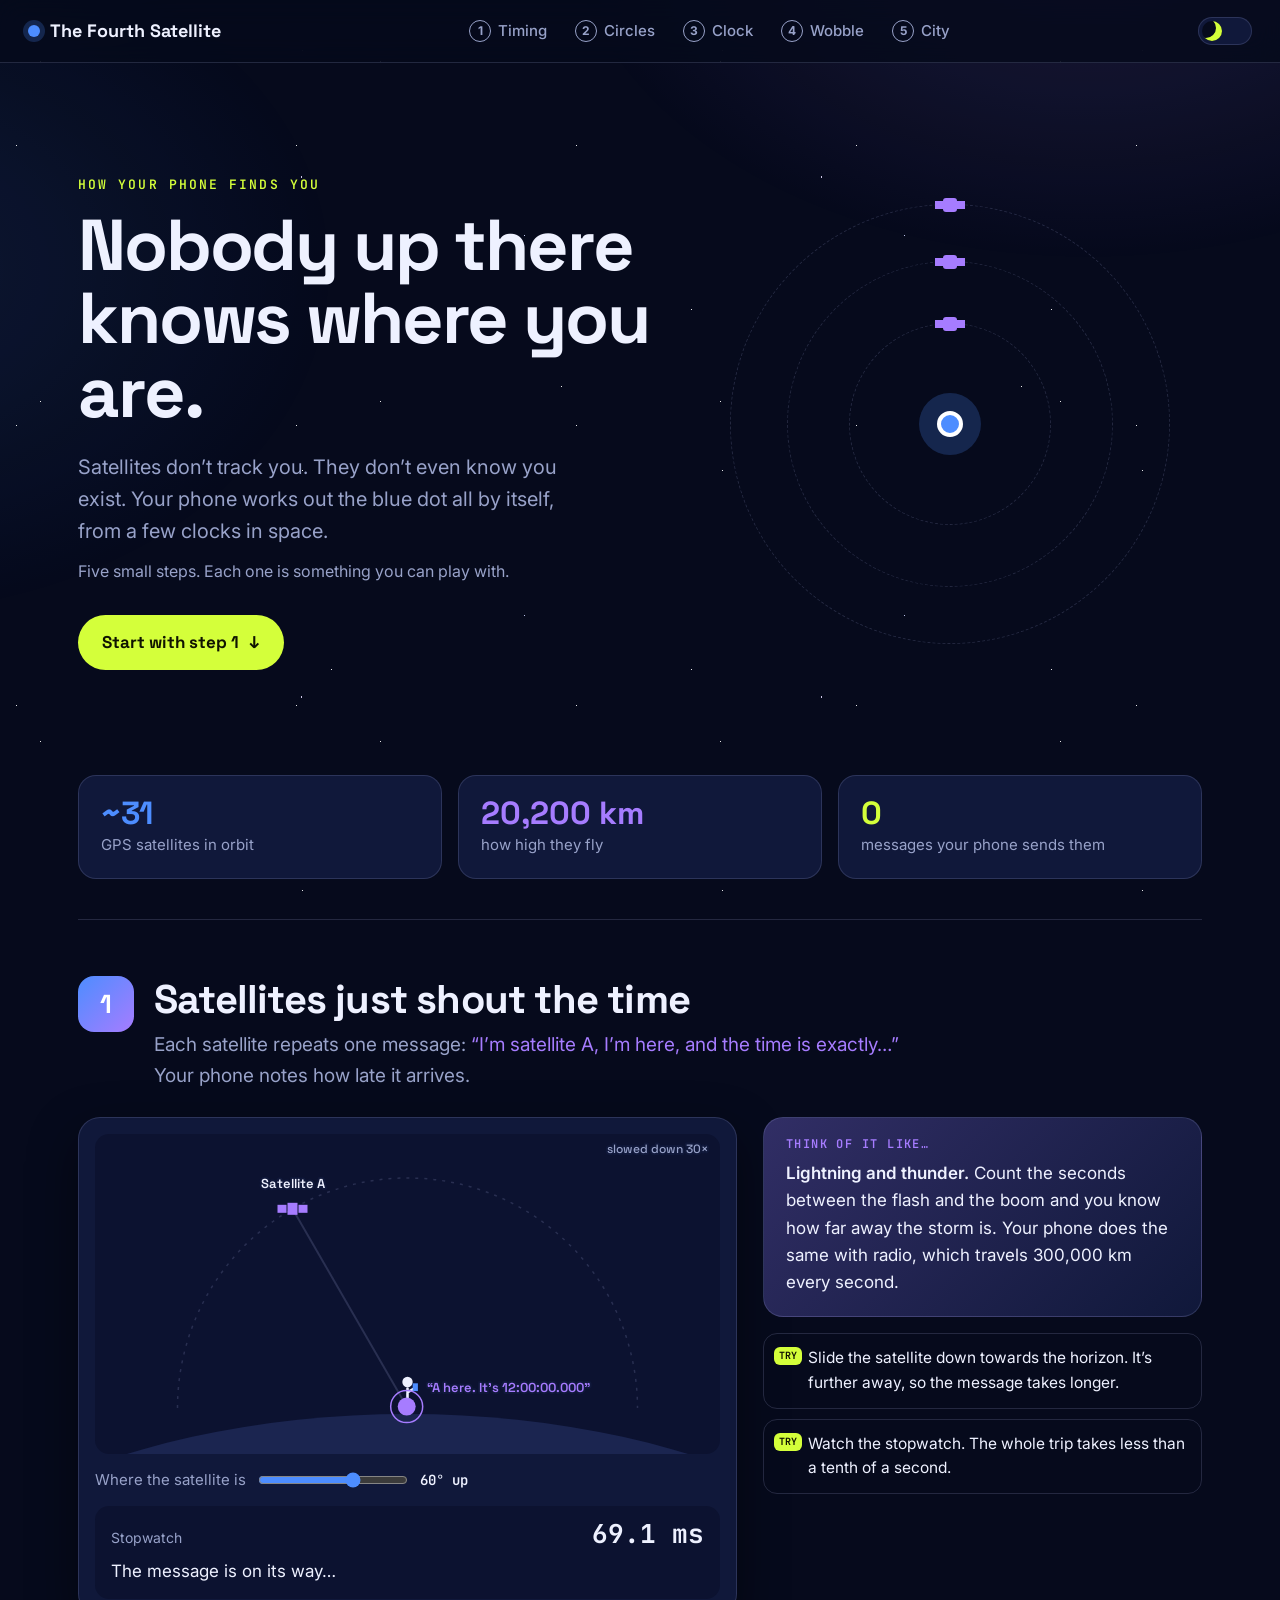
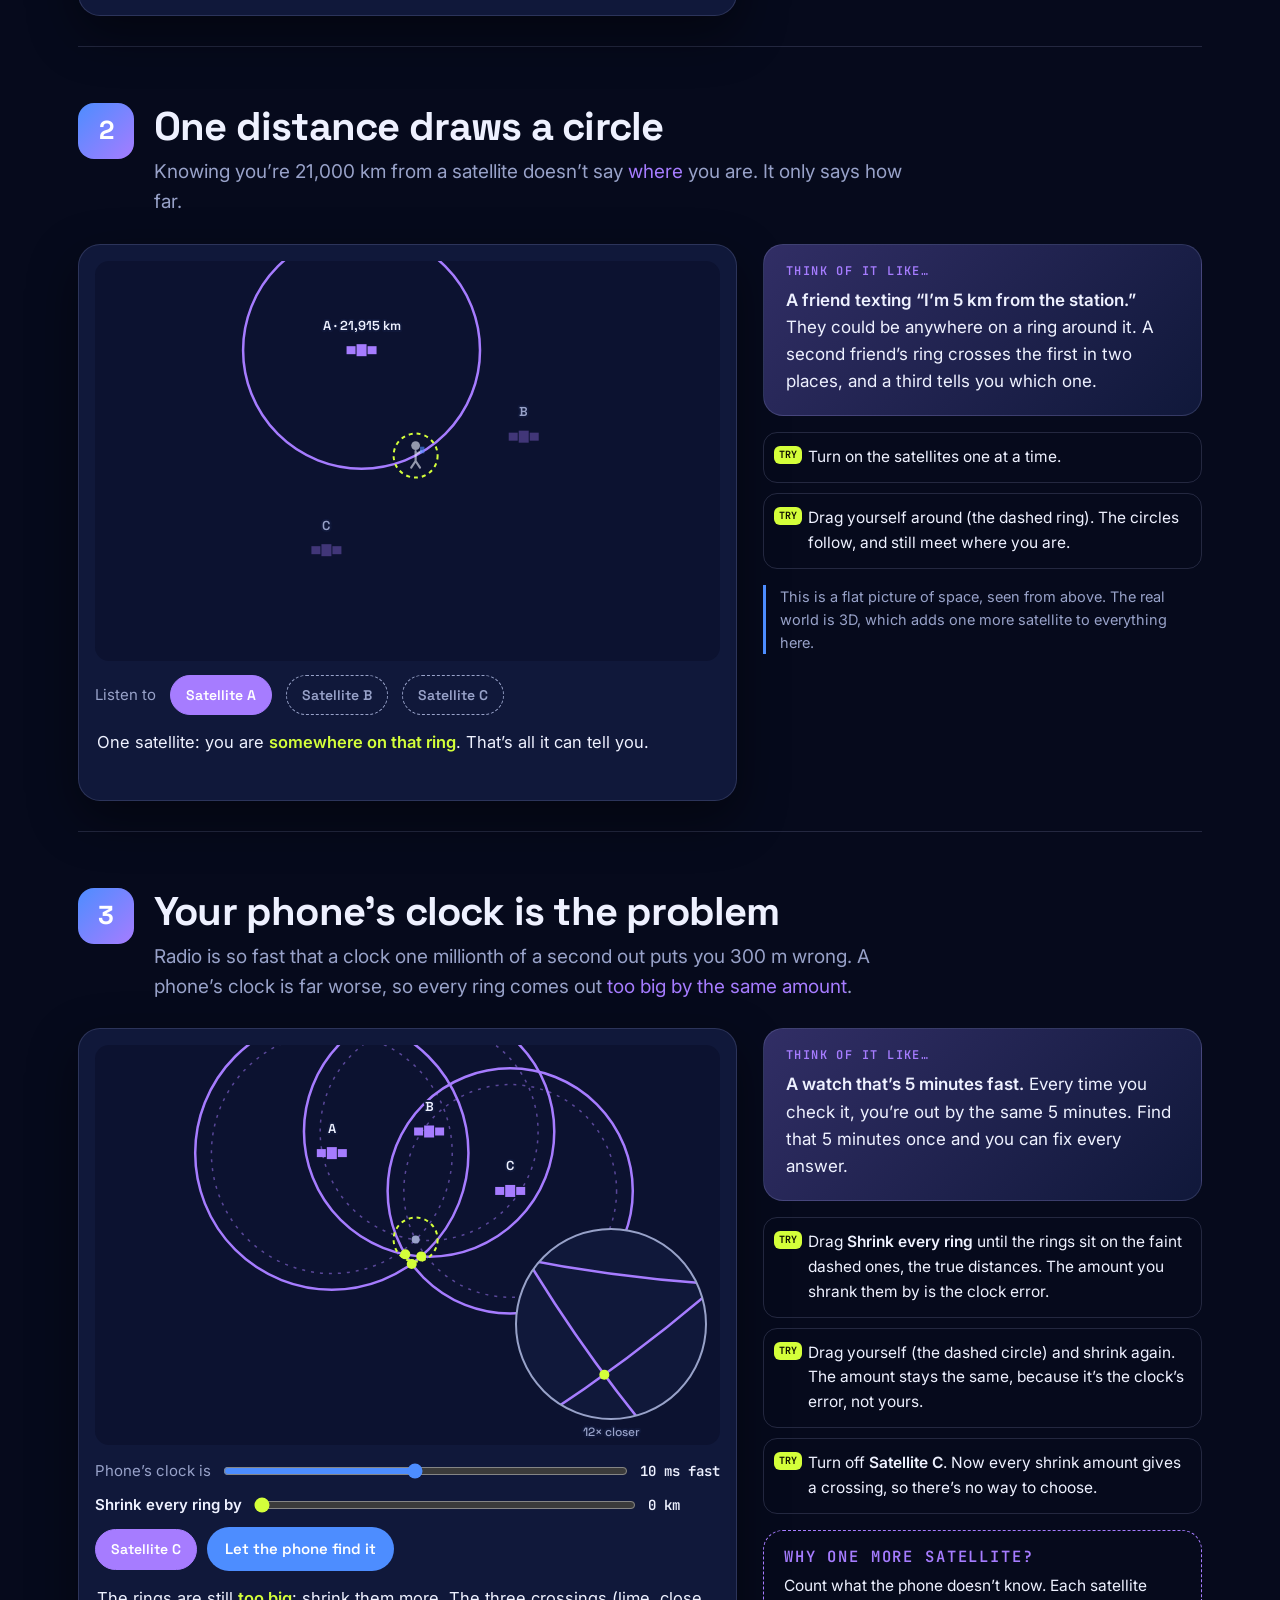
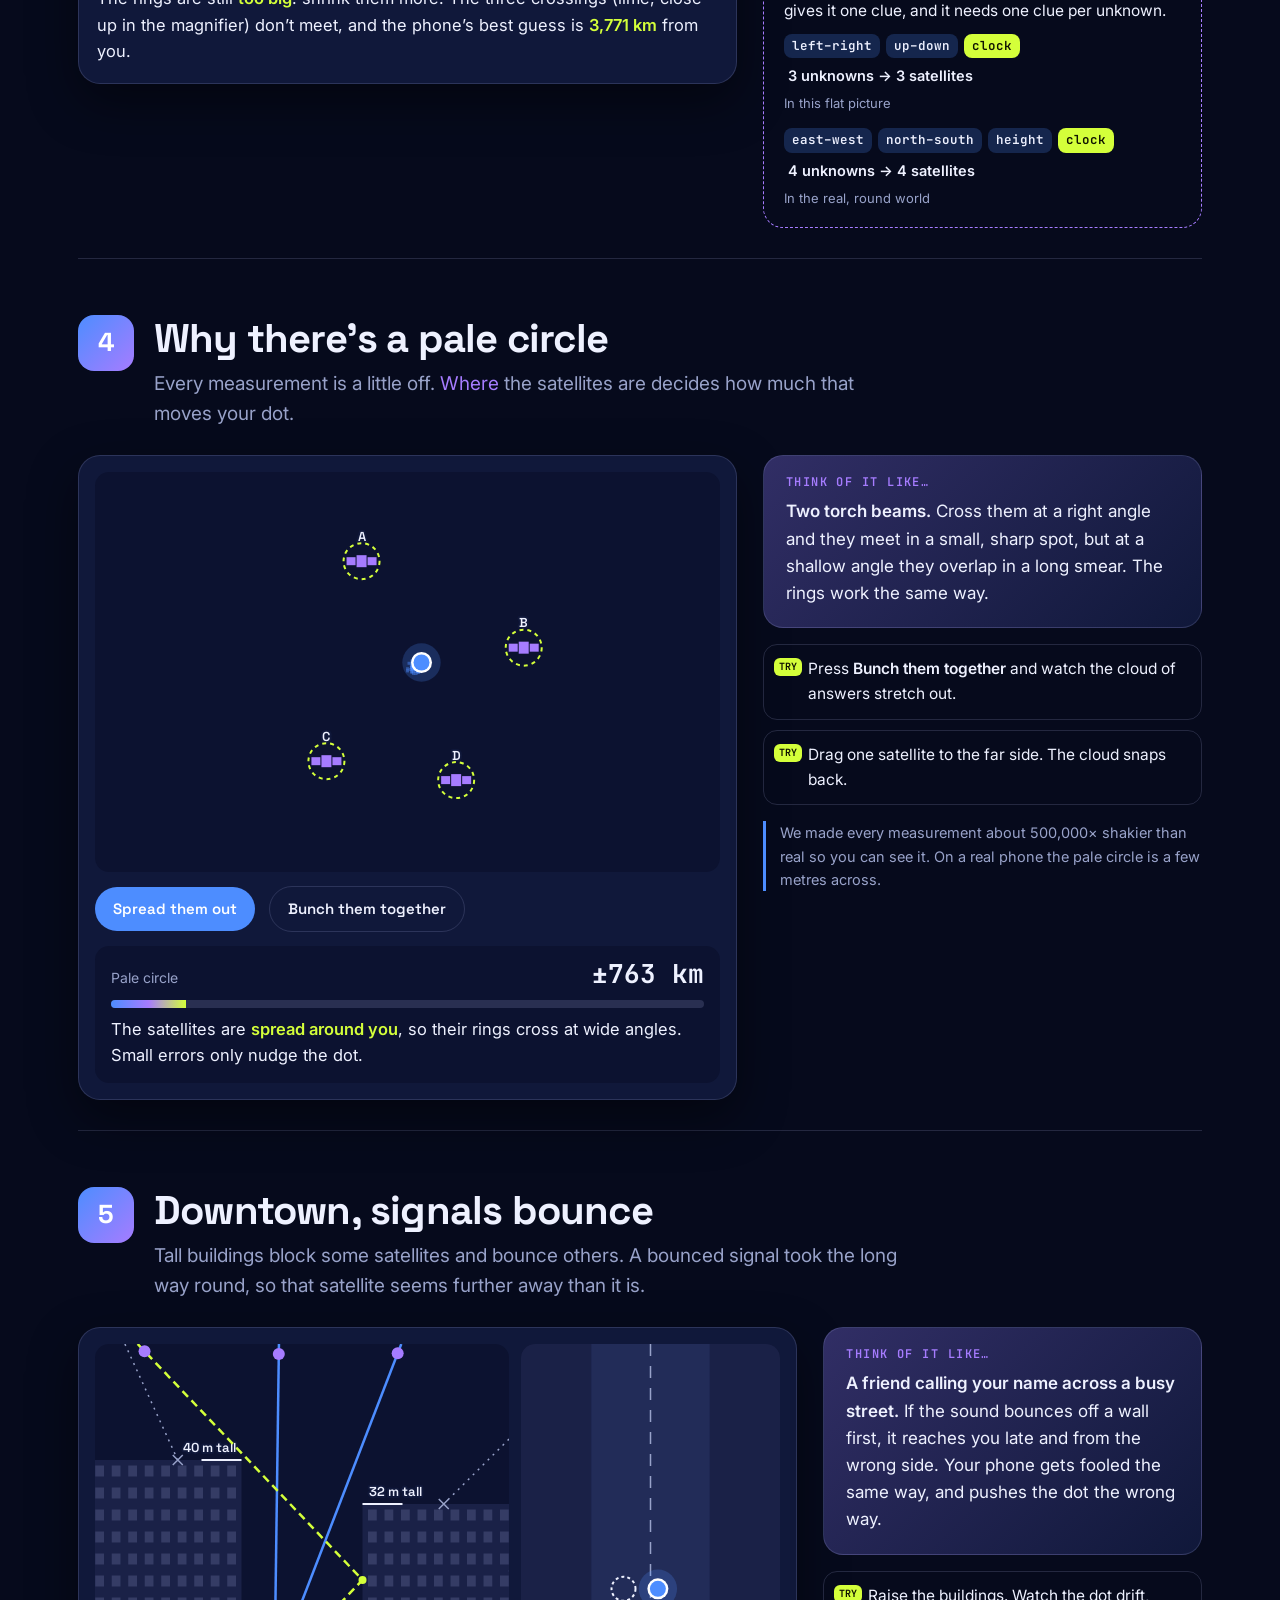
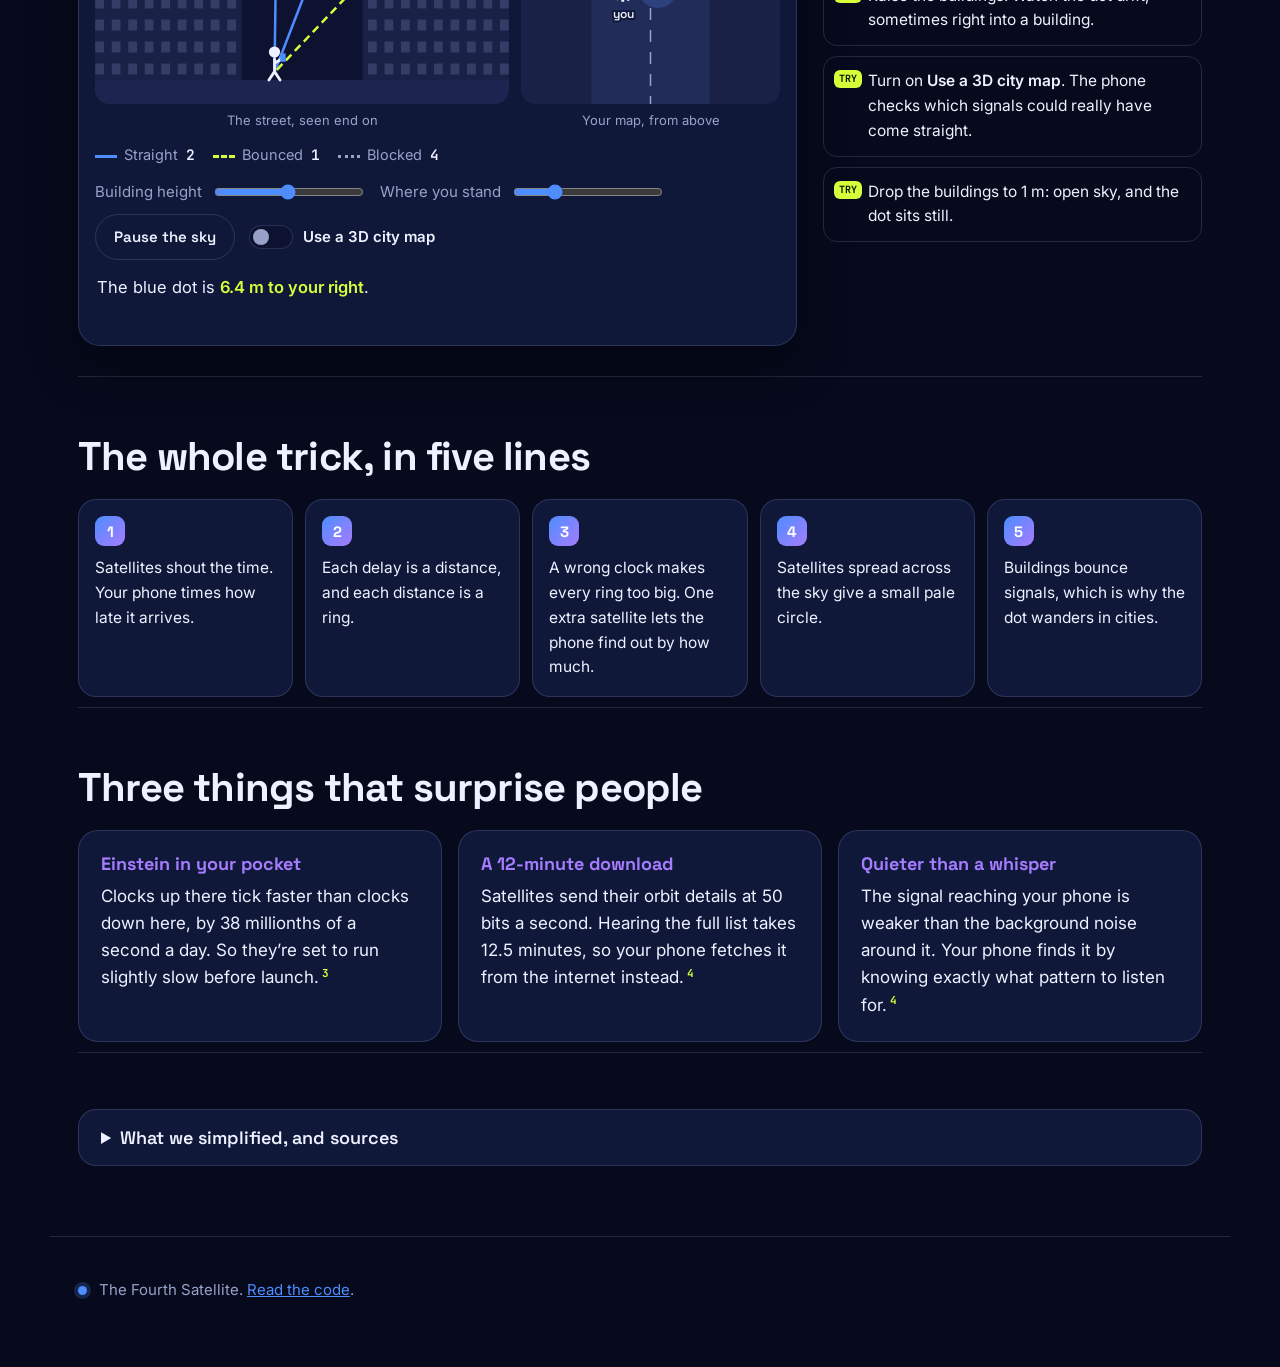
==== commit 5b371508: "Make step 3 clearer and bring the docs in line with the code - Step 3 says whether the rings are too" ====
--- a/submission/index.html
+++ b/submission/index.html
@@ -157,7 +157,8 @@
         <p><b>A watch that&rsquo;s 5 minutes fast.</b> Every time you check it, you&rsquo;re out by the same 5 minutes. Find that 5 minutes once and you can fix every answer.</p>
       </div>
       <ul class="try">
-        <li>Drag <b>Shrink every ring</b> until all three rings meet in one spot. The amount you shrank them by is the clock error.</li>
+        <li>Drag <b>Shrink every ring</b> until the rings sit on the faint dashed ones, the true distances. The amount you shrank them by is the clock error.</li>
+        <li>Drag yourself (the dashed circle) and shrink again. The amount stays the same, because it&rsquo;s the clock&rsquo;s error, not yours.</li>
         <li>Turn off <b>Satellite C</b>. Now every shrink amount gives a crossing, so there&rsquo;s no way to choose.</li>
       </ul>
       <div class="unknowns">
@@ -302,7 +303,7 @@
       <li id="n4">50 bits a second, 12.5 minutes for the full list, and the signal&rsquo;s strength and pattern: the GPS specification IS-GPS-200.</li>
       <li id="n5">3D-map-aided positioning on Android from 2020: F. van Diggelen, &ldquo;Improving urban GPS accuracy for your app&rdquo;, Android Developers Blog.</li>
     </ol>
-    <p>All of it runs in your browser: about 850 lines of JavaScript, no libraries, built on the organisers&rsquo; exemplar. <a href="https://github.com/" id="repoLink">Read the code on GitHub</a>.</p>
+    <p>All of it runs in your browser: about 870 lines of JavaScript, no libraries, built on the organisers&rsquo; exemplar. <a href="https://github.com/" id="repoLink">Read the code on GitHub</a>.</p>
   </details>
 </section>
 
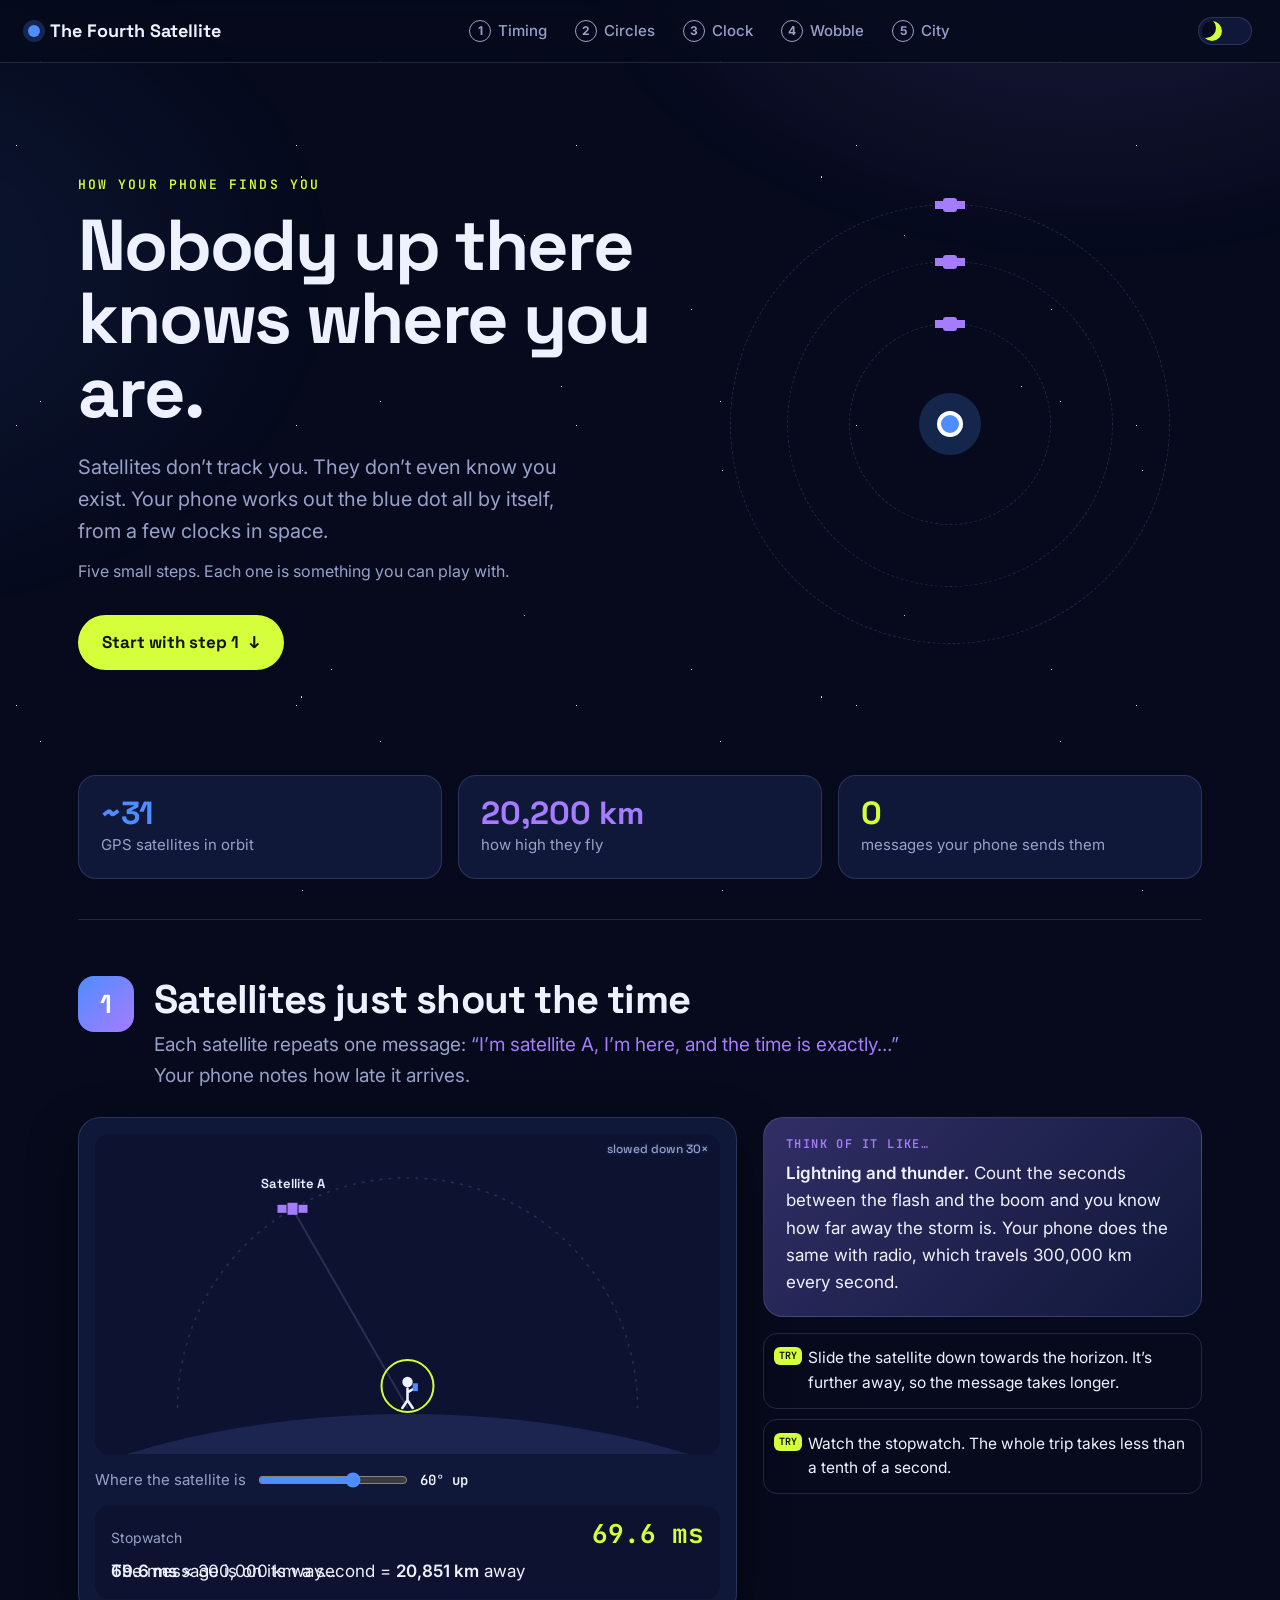
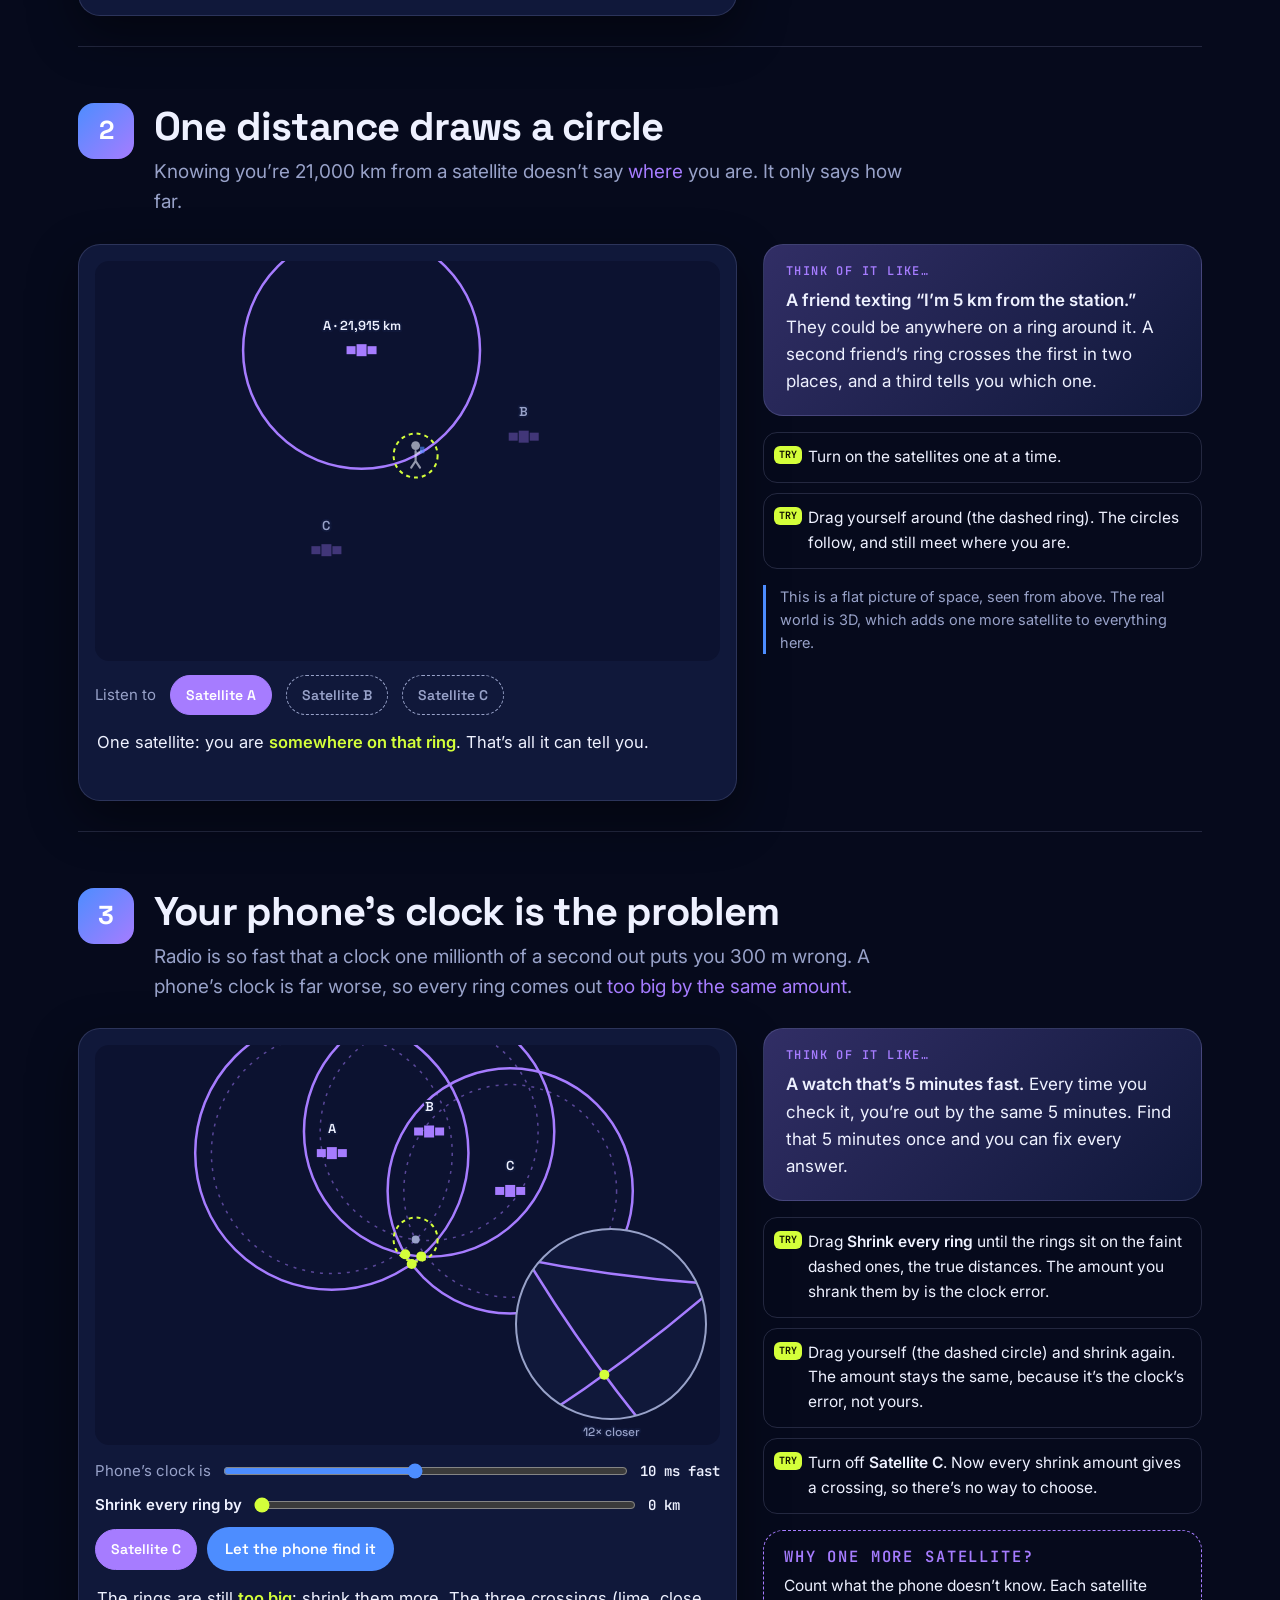
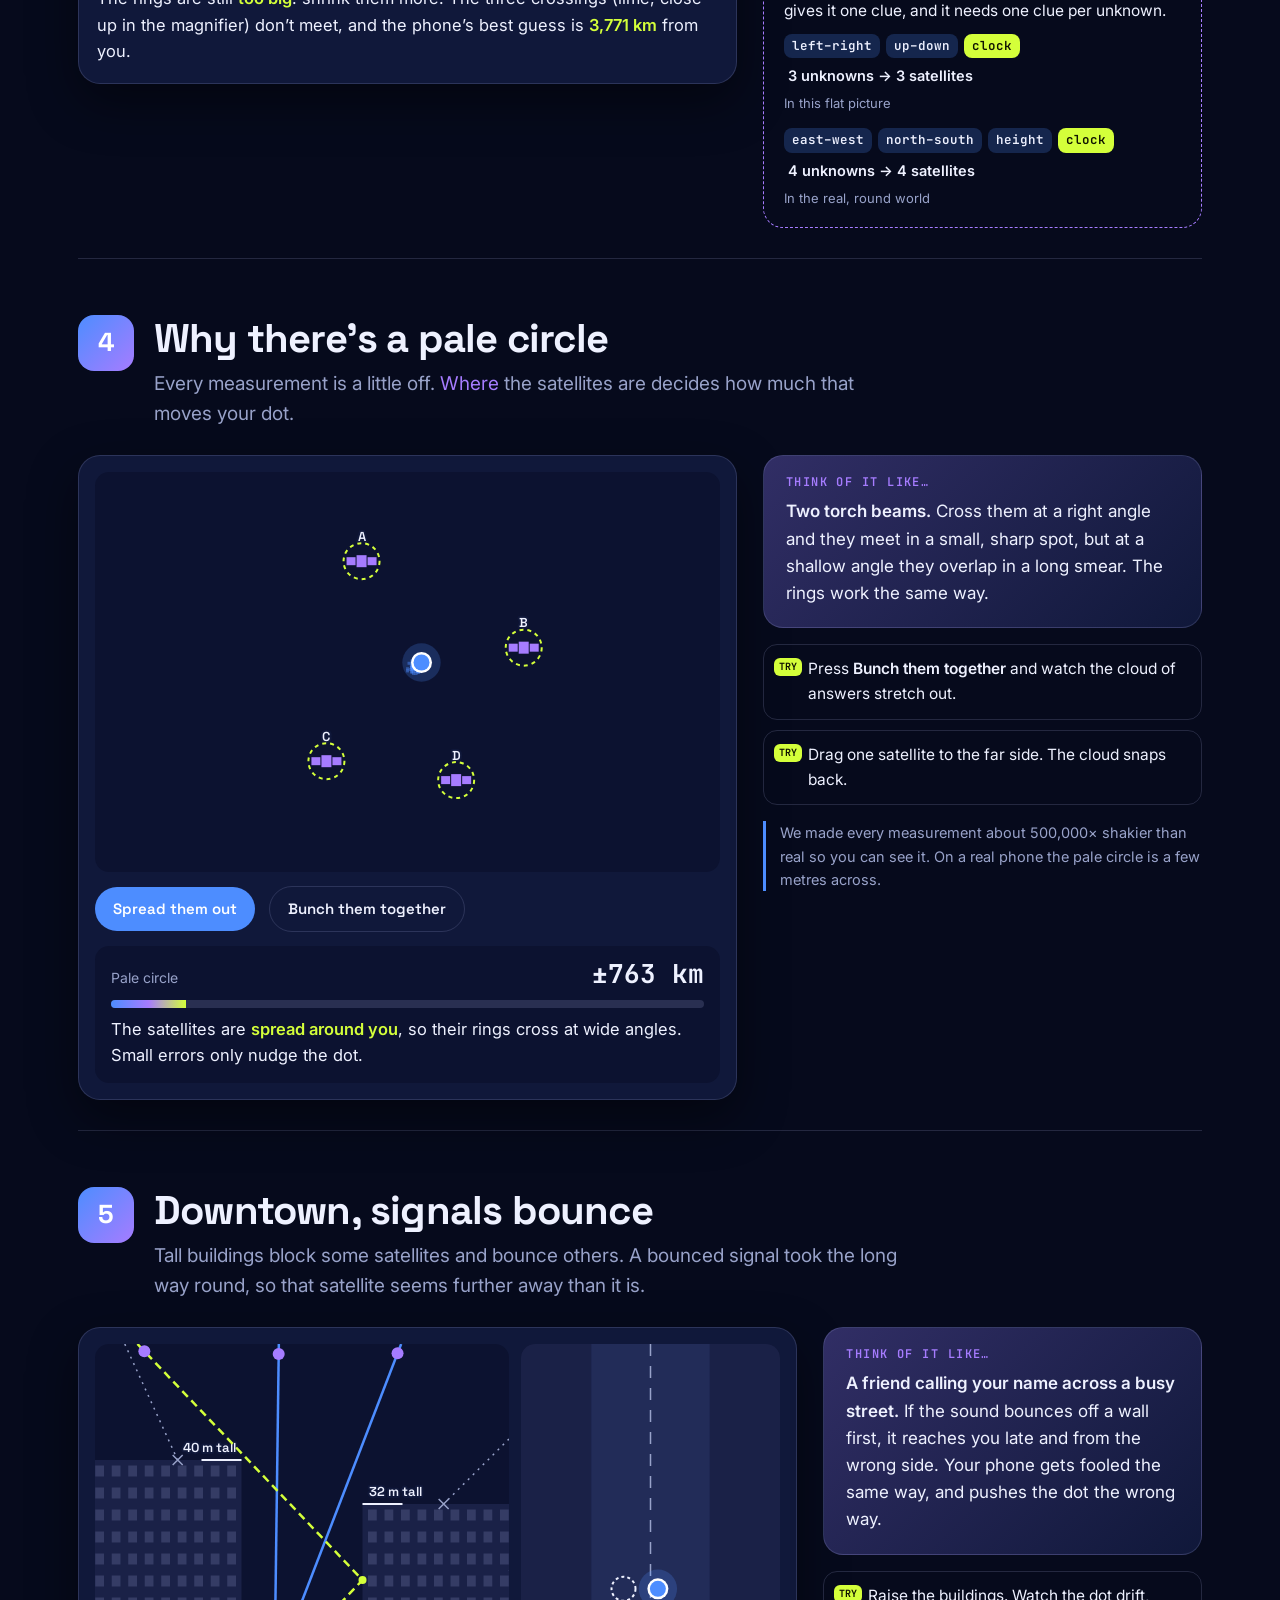
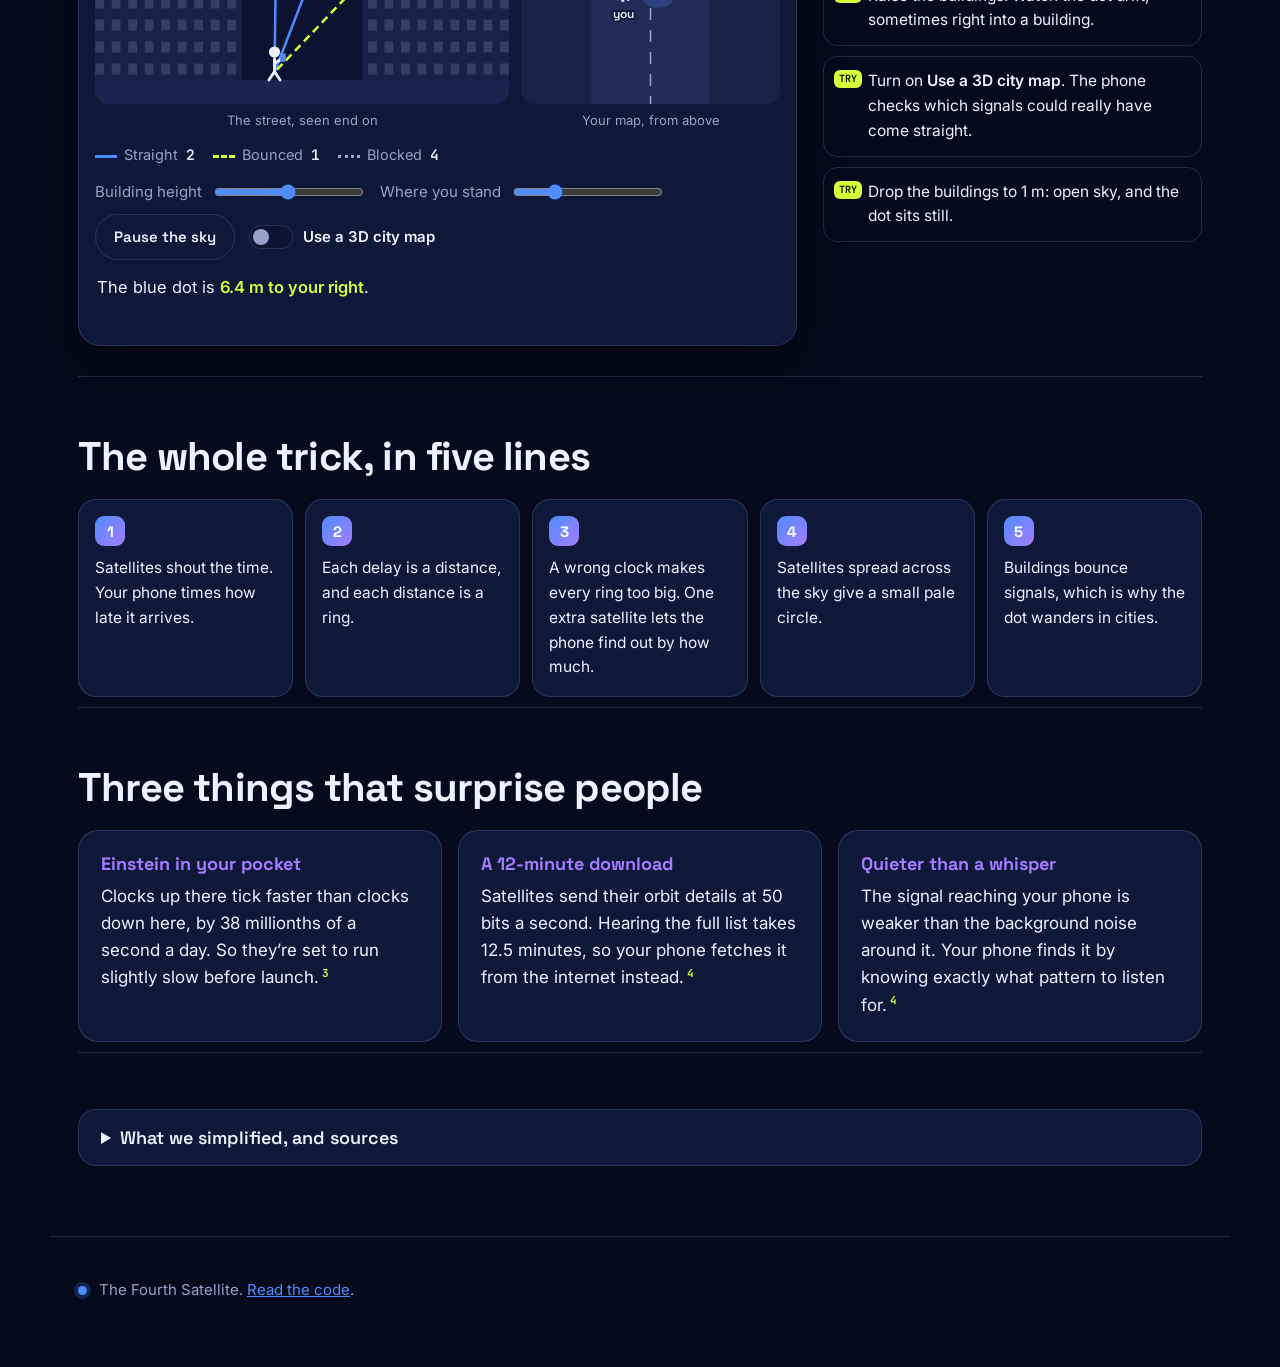
==== commit aadd836e: "Stop step 1's readout jumping when the result appears On narrow screens the result wrapped to two li" ====
--- a/submission/index.html
+++ b/submission/index.html
@@ -73,7 +73,7 @@
       </div>
       <div class="readout">
         <div><span class="k">Stopwatch</span><span class="watch" id="watch">0.0 ms</span></div>
-        <p id="sum"></p>
+        <p id="sum" class="swap"><span>The message is on its way&hellip;</span><span id="sumDone"></span></p>
       </div>
     </div>
     <aside class="side">
--- a/submission/css/style.css
+++ b/submission/css/style.css
@@ -196,6 +196,11 @@
 .watch { font: 700 26px/1.1 "JetBrains Mono", monospace; color: var(--text); }
 .watch.done { color: var(--accent-ink); }
 .readout p { margin: 8px 0 0; }
+/* Both texts sit in the same cell, so the box is always as tall as the longer one and nothing below jumps. */
+.swap { display: grid; }
+.swap > * { grid-area: 1 / 1; }
+.swap > :last-child, .swap.done > :first-child { visibility: hidden; }
+.swap.done > :last-child { visibility: visible; }
 .meter { height: 8px; border-radius: 999px; background: var(--line); margin-top: 10px; overflow: hidden; }
 .meter span { display: block; height: 100%; width: 0; background: linear-gradient(90deg, var(--blue), var(--violet), var(--accent)); transition: width .4s; }
 
